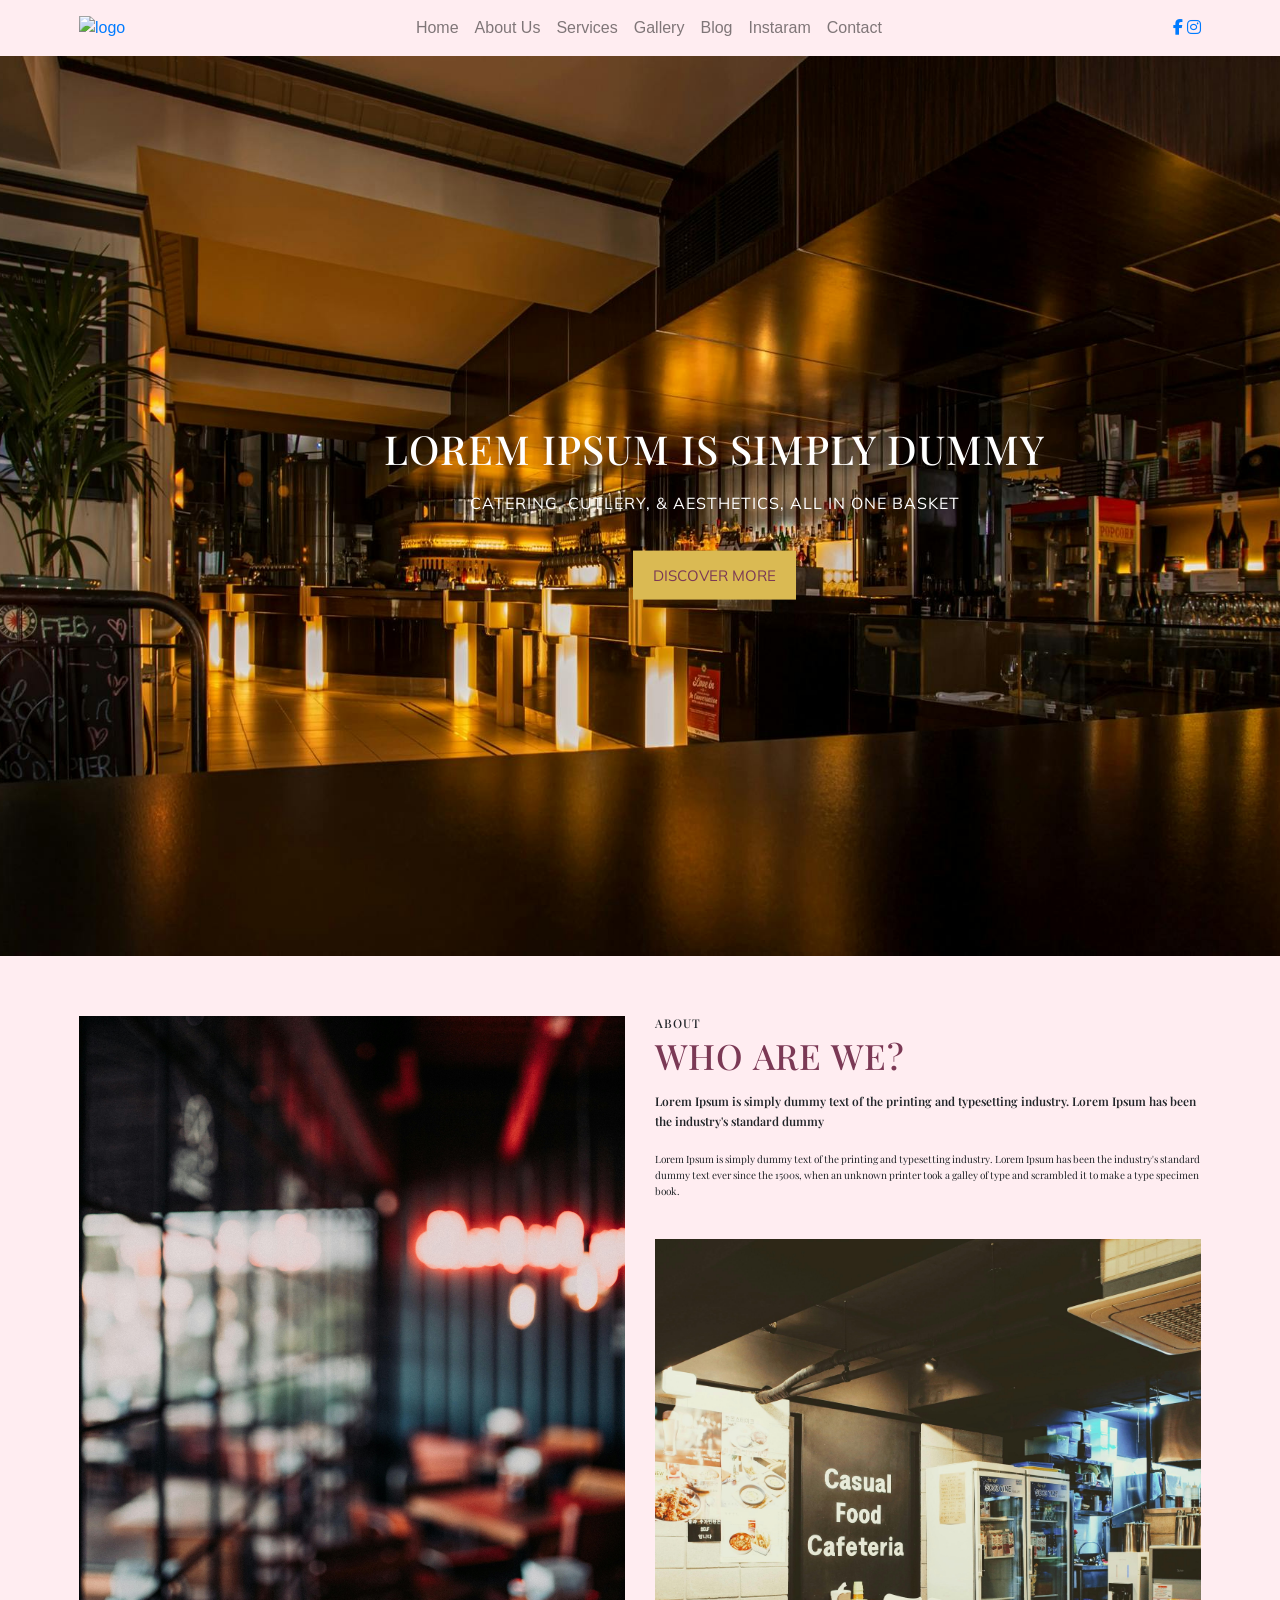
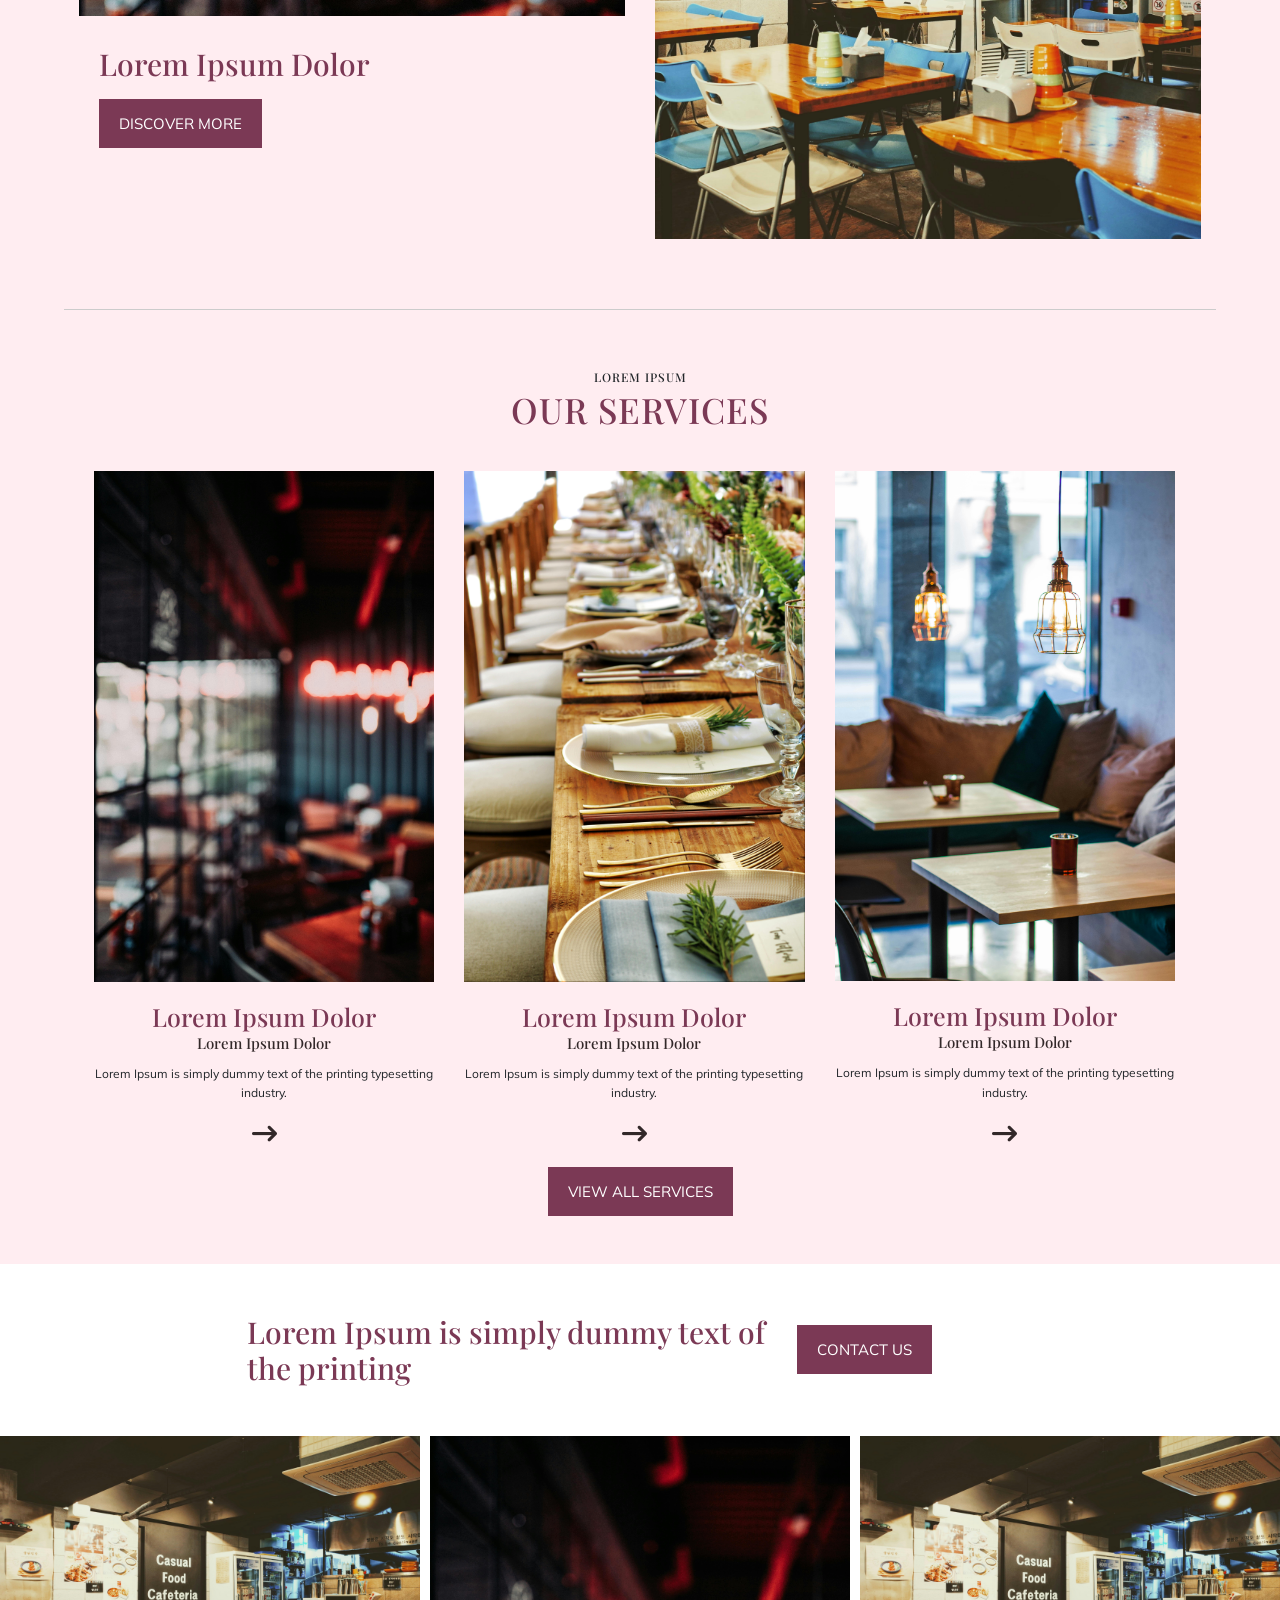
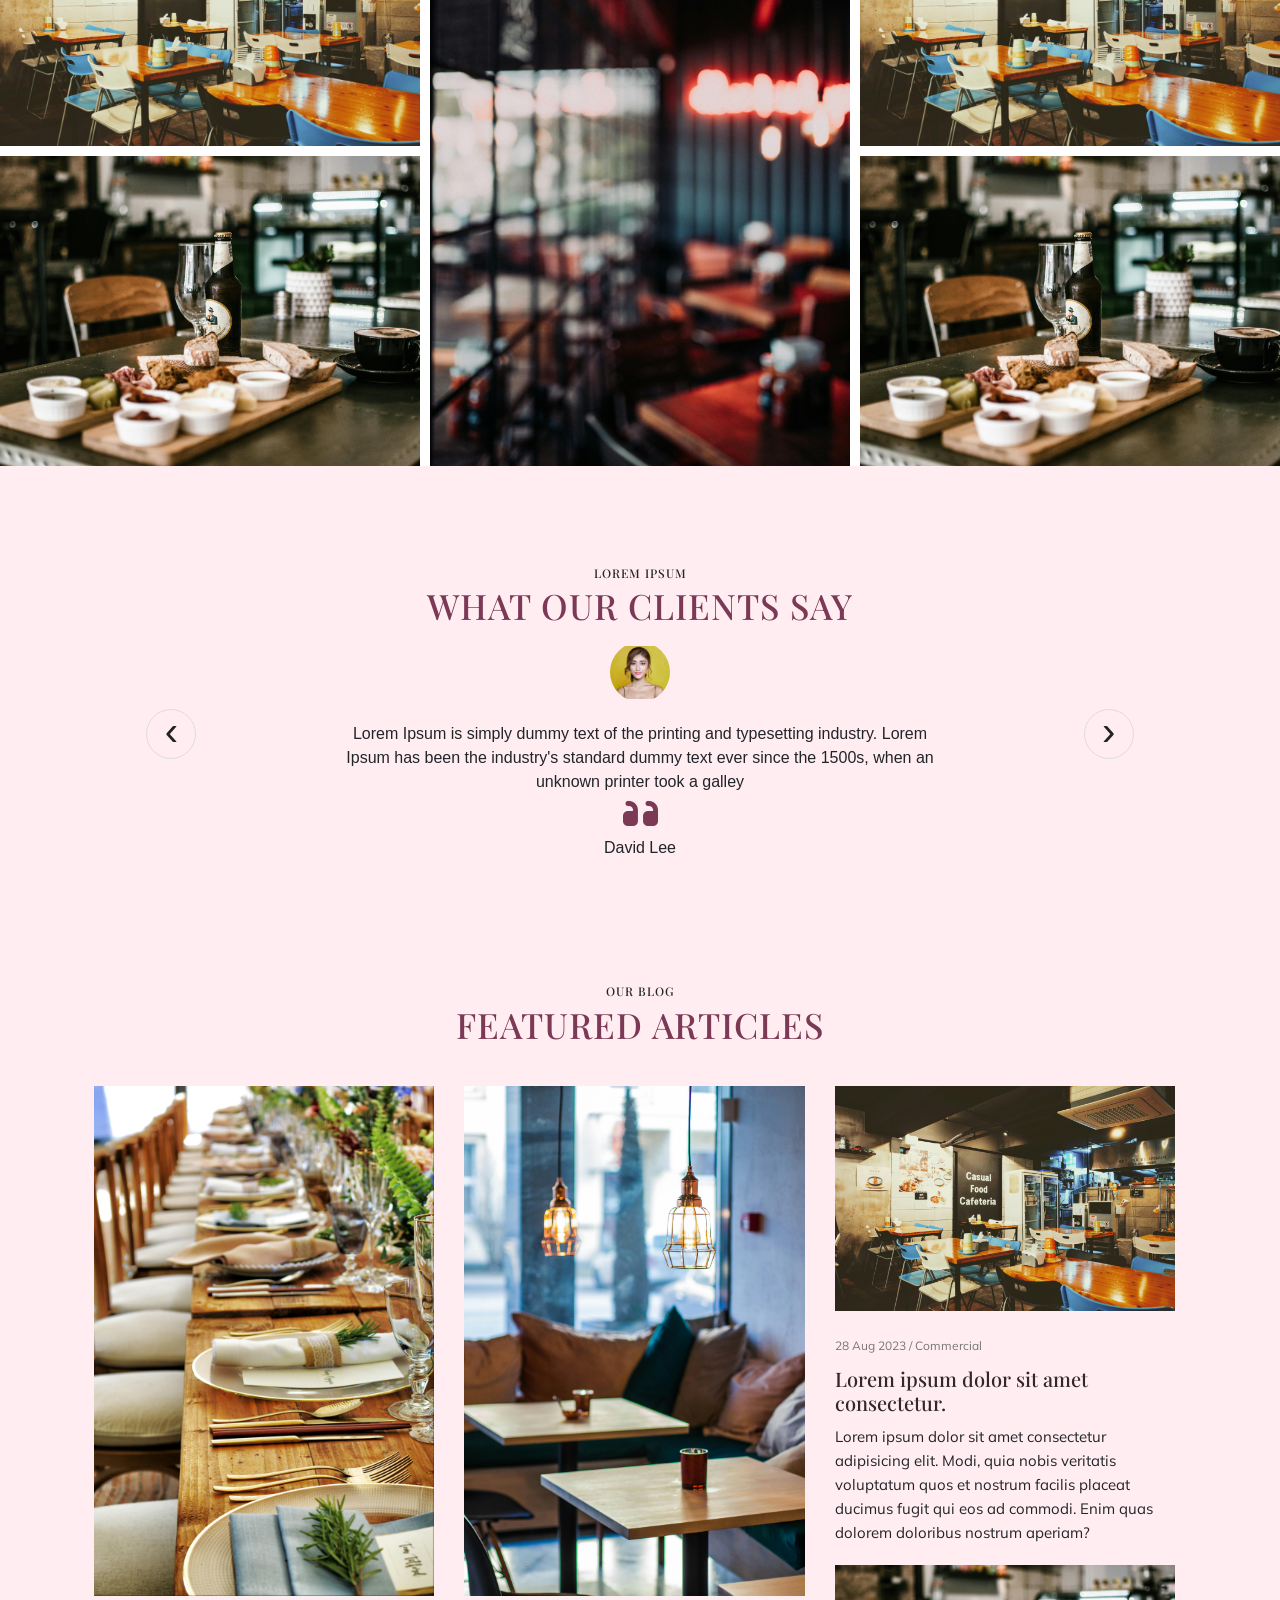
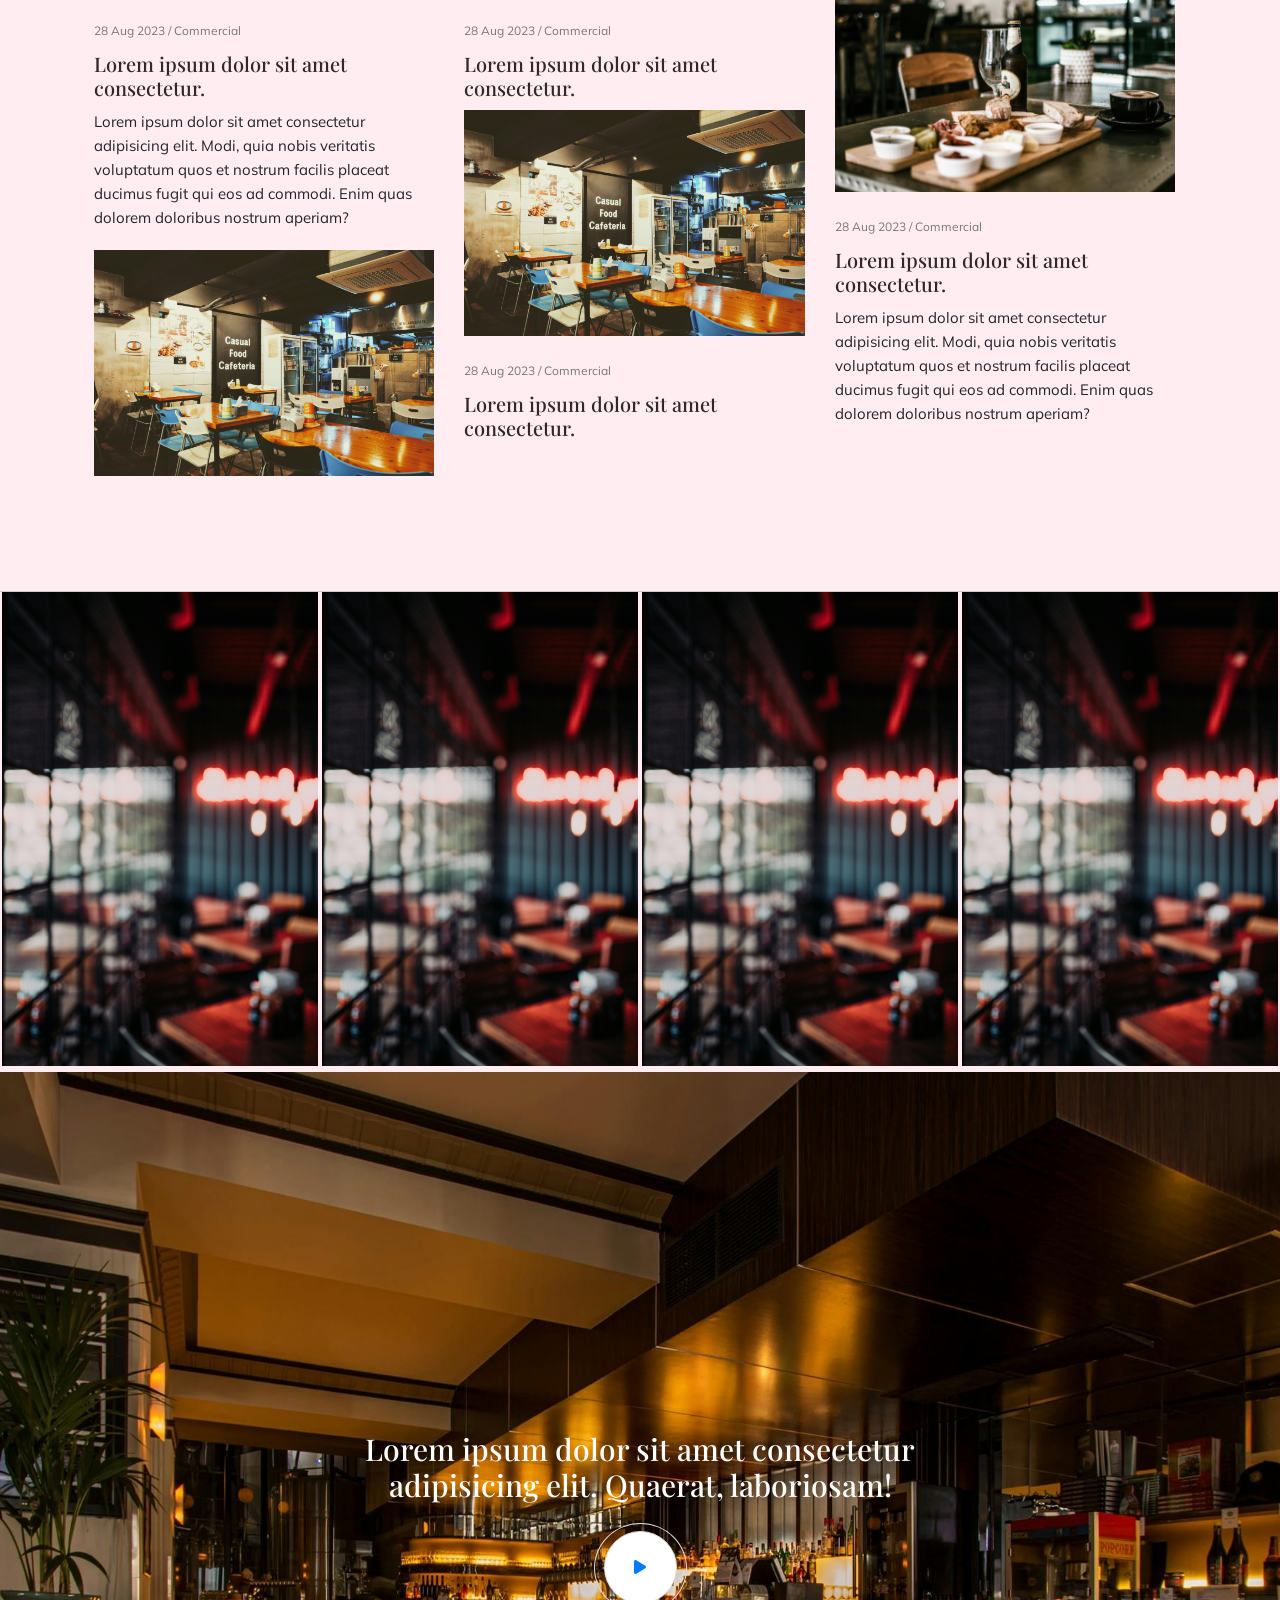
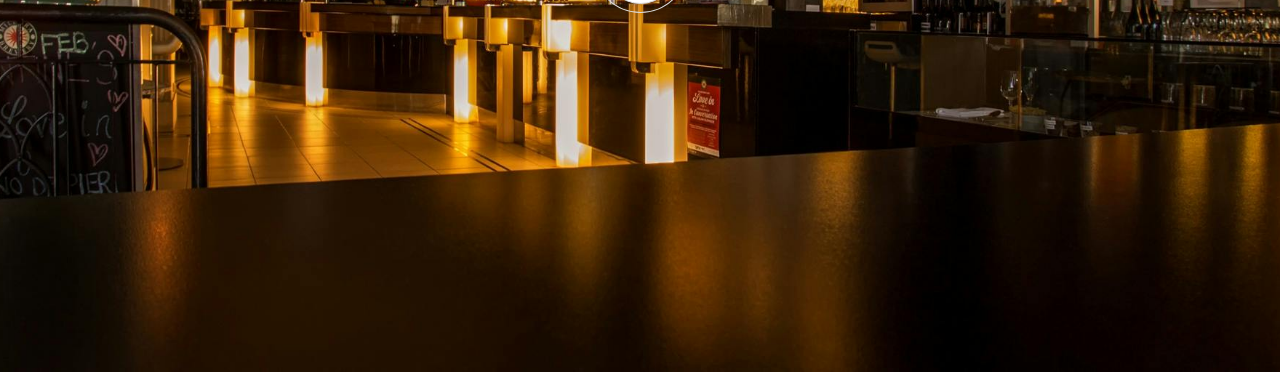
==== index.html @ 9d2f23f0 "change update" ====
<!DOCTYPE html>
<html lang="en">
<head>
    <meta charset="UTF-8">
    <meta name="viewport" content="width=device-width, initial-scale=1.0">
    <title>Restaurant</title>
    <link rel="stylesheet" href="./css\animate.css">
    <link rel="stylesheet" href="./css/owl.carousel.min.css">
    <link rel="stylesheet" href="./css/bootstrap.min.css">
    <link rel="stylesheet" href="./css/style.css">
    <link rel="preconnect" href="https://fonts.googleapis.com">
<link rel="preconnect" href="https://fonts.gstatic.com" crossorigin>
<link href="https://fonts.googleapis.com/css2?family=Playfair+Display:ital,wght@0,400..900;1,400..900&display=swap" rel="stylesheet">
<link href="https://fonts.googleapis.com/css2?family=Mulish:ital,wght@0,200..1000;1,200..1000&display=swap" rel="stylesheet">
    <link rel="stylesheet" href="https://cdnjs.cloudflare.com/ajax/libs/font-awesome/6.6.0/css/all.min.css" integrity="sha512-Kc323vGBEqzTmouAECnVceyQqyqdsSiqLQISBL29aUW4U/M7pSPA/gEUZQqv1cwx4OnYxTxve5UMg5GT6L4JJg==" crossorigin="anonymous" referrerpolicy="no-referrer" />
    <script type="text/javascript" src="../js/jquery.min.js"></script>
	<script type="text/javascript" src="../js/bootstrap.min.js"></script>
	<script type="text/javascript" src="../js/owl.carousel.js"></script>
</head>
<body>
   <div class="main-header">
   
    <div class="container">
        <div class="second-header">
            <div class="header-logo">
                <a href="index.html"><img src="./images/Logo.png" alt="logo"></a>
            </div>
                <nav class="navbar navbar-expand-lg navbar-light">
                    
                        <!-- Toggler/collapsing button -->
                        <button class="navbar-toggler" type="button" data-toggle="collapse" data-target="#navbarNav" aria-controls="navbarNav" aria-expanded="false" aria-label="Toggle navigation">
                            <span class="navbar-toggler-icon"></span>
                        </button>
                        
                        <!-- Navbar Links -->
                        <div class="collapse navbar-collapse" id="navbarNav">
                            <ul class="navbar-nav mr-auto">
                                <li class="nav-item">
                                    <a class="nav-link" href="#">Home</a>
                                </li>
                                <li class="nav-item">
                                    <a class="nav-link" href="#">About Us</a>
                                </li>
                                <li class="nav-item">
                                    <a class="nav-link" href="#">Services</a>
                                </li>
                                <li class="nav-item">
                                    <a class="nav-link" href="#">Gallery</a>
                                </li>
                                <li class="nav-item">
                                    <a class="nav-link" href="store.html">Blog</a>
                                </li>
                                <li class="nav-item">
                                    <a class="nav-link" href="store.html">Instaram</a>
                                </li>
                                <li class="nav-item">
                                    <a class="nav-link" href="store.html">Contact</a>
                                </li>

                            </ul>
                
                           
                        
                    </div>
                </nav>
               
               
          <div class="header-links">
            <a href="#"><i class="fa-brands fa-facebook-f"></i></a>
            <a href="#"><i class="fa-brands fa-instagram"></i></a>
          </div>
        </div>
    </div>
   </div>
   
<!-- banner section -->
 <div class="hero-banner-section">
    <div class="container-full">
       <div class="banner-image">
        <img src="./images/banner.jpg" alt="banner">
       </div>
            <div class="bannner-content-col">
                <div class="banner-content">
                    <h1>Lorem Ipsum is simply dummy</h1>
                    <p>Catering, Cutlery, & Aesthetics, All in one basket</p>
                    <div class="banner-btn">
                        <a class="btn-text" href="#">Discover More</a>
                   </div>
                   
                </div>
            </div>
    </div>
 </div>

<!-- who we are -->
<div class="who-we-are-section">
    <div class="container" >
        <div class="row row-padding">
            <div class="col-md-6">
                <div class="who-we-left-content">
                    <div class="content-image">
                        <img src="./images/1.jpg" alt="">
                    </div>
                    <div class="left-content">
                        <h2>Lorem Ipsum Dolor</h2>
                        <div class="all_button">
                            <a href="#">Discover More</a>
                        </div>
                    </div>
                </div>
            </div>
            <div class="col-md-6">
                <div class="who-we-right-content">
                   
                    <div class="right-content">
                       <div class="all-common-heading">
                        <h4>About</h4>
                        <h3>Who are we?</h3>
                        <p>Lorem Ipsum is simply dummy text of the printing and typesetting industry. Lorem Ipsum has been the industry's standard dummy</p>
                       </div>
                      <div class="right-para-content">
                        <p>Lorem Ipsum is simply dummy text of the printing and typesetting industry. Lorem Ipsum has been the industry's standard dummy text ever since the 1500s, when an unknown printer took a galley of type and scrambled it to make a type specimen book. </p>
                      </div>
                    </div>
                    <div class="content-image">
                        <img src="./images/service.jpg" alt="">
                    </div>
                </div>
            </div>
        </div>
    </div>
</div>

<!-- Our Services -->
<div class="our_services_section">
    <div class="container">
        <div class="all-common-heading">
            <h4>Lorem Ipsum</h4>
            <h3>Our Services</h3>
           
           </div>
        <div class="services-row">
            <div class="services-col">
                <div class="service-content">
                    <div class="service-image">
                        <img src="./images/1.jpg" alt="">
                    </div>
                    <div class="service-image-content">
                        <h3>Lorem Ipsum Dolor</h3>
                        <h5>Lorem Ipsum Dolor</h5>
                       
                    </div>
                    <div class="serv-content-para">
                        <p>Lorem Ipsum is simply dummy text of the printing typesetting industry. </p>
                    </div>
                    <div class="arrow-btn">
                        <a href="#"><i class="fa-solid fa-arrow-right-long"></i></a>
                    </div>
                </div>
            </div>
            <div class="services-col">
                <div class="service-content">
                    <div class="service-image">
                        <img src="./images/2.jpg" alt="">
                    </div>
                    <div class="service-image-content">
                        <h3>Lorem Ipsum Dolor</h3>
                        <h5>Lorem Ipsum Dolor</h5>
                       
                    </div>
                    <div class="serv-content-para">
                        <p>Lorem Ipsum is simply dummy text of the printing typesetting industry. </p>
                    </div>
                    <div class="arrow-btn">
                        <a href="#"><i class="fa-solid fa-arrow-right-long"></i></a>
                    </div>
                </div>
            </div>
            <div class="services-col">
                <div class="service-content">
                    <div class="service-image">
                        <img src="./images/3.jpg" alt="">
                    </div>
                    <div class="service-image-content">
                        <h3>Lorem Ipsum Dolor</h3>
                        <h5>Lorem Ipsum Dolor</h5>
                       
                    </div>
                    <div class="serv-content-para">
                        <p>Lorem Ipsum is simply dummy text of the printing typesetting industry. </p>
                    </div>
                    <div class="arrow-btn">
                        <a href="#"><i class="fa-solid fa-arrow-right-long"></i></a>
                    </div>
                </div>
            </div>
        </div>
        <div class="all_button">
            <a href="#">View All Services</a>
        </div>
    </div>
</div>

<!-- contact us button section -->
 <div class="contact-us-btn-section">
    <div class="container">
       <div class="btn-text-row">
        <div class="btn-content">
            <div class="text-content-para">
                <h3>Lorem Ipsum is simply dummy text of the printing </h3>
            </div>
            <div class="all_button">
                <a href="#">Contact Us</a>
            </div>
        </div>
       </div>
      
    </div>
     <!-- image section -->
     <div class="grid-container">
        <div class="colmn double-image">
          <img src="./images/service.jpg" alt="image">
          <img src="./images/service2.jpg" alt="image">
        </div>
      
        <div>
          <img class="single-image" src="./images/1.jpg" alt="image">
        </div>
 
        <div class="colmn double-image">
            <img src="./images/service.jpg" alt="image">
            <img src="./images/service2.jpg" alt="image">
        </div>
      </div>
 </div>


<!-- Testimonial section -->
<div class="testimonial-section">
    <div class="container">
        <div id="client_slider" class="owl-carousel owl-loaded owl-drag">
            <div class="testimonial-row">
                <div class="testimonial-content">
                        <div class="all-common-heading">
                            <h4>Lorem Ipsum</h4>
                            <h3>What our clients say</h3>
                        </div>
                        <div class="client-profile-image">
                            <img src="./images/profile.jpg" alt="">
                        </div>
                        <div class="client-quate">
                            <p>Lorem Ipsum is simply dummy text of the printing and typesetting industry. Lorem Ipsum has been the industry's standard dummy text ever since the 1500s, when an unknown printer took a galley</p>
                        </div>
                        <div class="quote">
                            <p><i class="fa-solid fa-quote-left fa-flip-horizontal"></i></p>
                        </div>
                        <div class="client-name">
                            <p>David Lee</p>
                        </div>
                 </div>
            </div>
            <div class="testimonial-row">
                <div class="testimonial-content">
                        <div class="all-common-heading">
                            <h4>Lorem Ipsum</h4>
                            <h3>What our clients say</h3>
                        </div>
                        <div class="client-profile-image">
                            <img src="./images/profile.jpg" alt="">
                        </div>
                        <div class="client-quate">
                            <p>Lorem Ipsum is simply dummy text of the printing and typesetting industry. Lorem Ipsum has been the industry's standard dummy text ever since the 1500s, when an unknown printer took a galley</p>
                        </div>
                        <div class="quote">
                            <p><i class="fa-solid fa-quote-left fa-flip-horizontal"></i></p>
                        </div>
                        <div class="client-name">
                            <p>David Lee</p>
                        </div>
                 </div>
            </div>
            <div class="testimonial-row">
                <div class="testimonial-content">
                        <div class="all-common-heading">
                            <h4>Lorem Ipsum</h4>
                            <h3>What our clients say</h3>
                        </div>
                        <div class="client-profile-image">
                            <img src="./images/profile.jpg" alt="">
                        </div>
                        <div class="client-quate">
                            <p>Lorem Ipsum is simply dummy text of the printing and typesetting industry. Lorem Ipsum has been the industry's standard dummy text ever since the 1500s, when an unknown printer took a galley</p>
                        </div>
                        <div class="quote">
                            <p><i class="fa-solid fa-quote-left fa-flip-horizontal"></i></p>
                        </div>
                        <div class="client-name">
                            <p>David Lee</p>
                        </div>
                 </div>
            </div>
        </div>
    </div>
</div>

<!-- Our Blog Section -->
<div class="our-blog-section row-padding">
    <div class="container">
        <div class="all-common-heading">
            <h4>Our blog</h4>
            <h3>Featured Articles</h3>
        </div>
        <div class="blog-row">
            <div class="blog-col">
                <div class="blog-content">
                    <div class="blog-image">
                        <img src="./images/2.jpg" alt="image">
                    </div>
                    <div class="blog-date">
                        <p>28 Aug 2023 / Commercial</p>
                    </div>
                    <div class="blog-title">
                        <h4>Lorem ipsum dolor sit amet consectetur.</h4>
                    </div>
                    <div class="blog-desc">
                        <p>Lorem ipsum dolor sit amet consectetur adipisicing elit. Modi, quia nobis veritatis voluptatum quos et nostrum facilis placeat ducimus fugit qui eos ad commodi. Enim quas dolorem doloribus nostrum aperiam?</p>
                    </div>
                    <div class="blog-image">
                        <img src="./images/service.jpg" alt="image">
                    </div>
                </div>
            </div>

            <div class="blog-col">
                <div class="blog-content">
                    <div class="blog-image">
                        <img src="./images/3.jpg" alt="image">
                    </div>
                    <div class="blog-date">
                        <p>28 Aug 2023 / Commercial</p>
                    </div>
                    <div class="blog-title">
                        <h4>Lorem ipsum dolor sit amet consectetur.</h4>
                    </div>
                   
                    <div class="blog-image">
                        <img src="./images/service.jpg" alt="image">
                    </div>
                    <div class="blog-date">
                        <p>28 Aug 2023 / Commercial</p>
                    </div>
                    <div class="blog-title">
                        <h4>Lorem ipsum dolor sit amet consectetur.</h4>
                    </div>
                </div>
            </div>

            <div class="blog-col">
                <div class="blog-content">
                    <div class="blog-image">
                        <img src="./images/service.jpg" alt="image">
                    </div>
                    <div class="blog-date">
                        <p>28 Aug 2023 / Commercial</p>
                    </div>
                    <div class="blog-title">
                        <h4>Lorem ipsum dolor sit amet consectetur.</h4>
                    </div>
                    <div class="blog-desc">
                        <p>Lorem ipsum dolor sit amet consectetur adipisicing elit. Modi, quia nobis veritatis voluptatum quos et nostrum facilis placeat ducimus fugit qui eos ad commodi. Enim quas dolorem doloribus nostrum aperiam?</p>
                    </div>
                    <div class="blog-image">
                        <img src="./images/service2.jpg" alt="image">
                    </div>
                    <div class="blog-date">
                        <p>28 Aug 2023 / Commercial</p>
                    </div>
                    <div class="blog-title">
                        <h4>Lorem ipsum dolor sit amet consectetur.</h4>
                    </div>
                    <div class="blog-desc">
                        <p>Lorem ipsum dolor sit amet consectetur adipisicing elit. Modi, quia nobis veritatis voluptatum quos et nostrum facilis placeat ducimus fugit qui eos ad commodi. Enim quas dolorem doloribus nostrum aperiam?</p>
                    </div>
                </div>
            </div>

        </div>
    </div>
</div>


<!-- card-section -->
 <div class="card-section">
    <div class="container-full">
        <div class="card-row">
            <div class="card-col">
                <div class="card-content">
                    <div class="card-image">
                        <img src="./images/1.jpg" alt="image">
                    </div>
                </div> 
            </div> 
            <div class="card-col">
                <div class="card-content">
                    <div class="card-image">
                        <img src="./images/1.jpg" alt="image">
                    </div>
                </div> 
            </div> 
            <div class="card-col">
                <div class="card-content">
                    <div class="card-image">
                        <img src="./images/1.jpg" alt="image">
                    </div>
                </div> 
            </div> 
            <div class="card-col">
                <div class="card-content">
                    <div class="card-image">
                        <img src="./images/1.jpg" alt="image">
                    </div>
                </div> 
            </div> 
        </div>
    </div>
 </div>

<!-- Video-section   -->
<div class="video-section">
    <div class="container-full">
        <div class="video-image">
            <img src="./images/banner.jpg" alt="image">
        </div>
        <div class="video-content">
           <div class="video-title">
            <h3>Lorem ipsum dolor sit amet consectetur adipisicing elit. Quaerat, laboriosam!</h3>
           </div>
            <div class="video-btn">
               <a href="#">
                <div class="play-border" id="play-video-btn">
                    <div class="play-btn">
                        <a href=""><i class="fa-solid fa-play"></i></a>
                       </div>
                   </div>
               </a>
            </div>
            <div id="video-popup" style="display: none; position: fixed; top: -200px; left: 0px; width: auto; height: 100vh; background: rgba(0, 0, 0, 0.85); z-index: 9999; justify-content: center; align-items: center; transition: opacity 0.3s; opacity: 1;">
                <div style="position: relative; width: 90%; max-width: 800px;">
                  <!-- ❌ Close Button -->
                  <span id="close-popup" style="position:absolute;
                  top: 17px;
                  right: 12px;
                  font-size: 40px;
                  color: white;
                  cursor: pointer;
                  z-index:9999;
                  ">×</span>
              
                  <!-- 📼 Video Element -->
                  <video id="custom-video" width="100%" controls="" style="border-radius: 10px;" class="appl1-hdvd-xx">
                    <source src="./images/POP-Video.mp4" type="video/mp4">
                    Your browser does not support the video tag.
                  </video>
                </div>
              </div>
        </div>
    </div>









<!-- Service slider js code -->
<script>
    $('#client_slider').owlCarousel({
      items: 1,
      loop: true,
      margin: 0,
      autoplay: true,
      autoplaySpeed: 3500,
      dots: true,
      nav: true,
      animateOut: 'slideOutRight',
    animateIn: 'slideInRight',
      responsiveClass: true,
      responsive: {
        320: {
          items: 1
       
        },
        480: {
          items: 1
         
        },
        768: {
          items: 1
        },
        992: {
          items: 1
        },
        1200: {
          items: 1
        }
      }
    });
  
  </script>


<script type="text/javascript">
    document.addEventListener('DOMContentLoaded', function () {
      const playBtn = document.getElementById('play-video-btn');
      const popup = document.getElementById('video-popup');
      const closeBtn = document.getElementById('close-popup');
      const video = document.getElementById('custom-video');
  
      playBtn.addEventListener('click', function () {
        popup.style.display = 'flex';
        setTimeout(() => popup.style.opacity = '1', 10);
        video.currentTime = 0;
        video.play();
      });
  
      closeBtn.addEventListener('click', function () {
        popup.style.opacity = '0';
        setTimeout(() => {
          popup.style.display = 'none';
          video.pause();
        }, 300);
      });
    });</script>
</body>
</html>
---- css/style.css ----
*{
    margin: 0;
    padding: 0;
    box-sizing: border-box;
}
h1, h2, h3, h4, h5, h6,p, span, ul, li {
    margin: 0;
    padding: 0;
}
html {
    background-color: #FFEDF1;
}
body {
    background-color: #FFEDF1;
}
/* :root {
    --primary-font: "Playfair Display", serif;
    --secondary-font: "Mulish", sans-serif;
    --primary-color:#322829;  
    --secondary-color:#DACBCE;
    --title-color:#7B3955;
    --btn-color:#FFD9F2;
    --background-color:#FFEDF1;
} */
li {
    list-style: none;
}
.container{
    max-width:1600px;
    width:100%;
    margin: 0 auto;
}
.container-full {position: relative;}
.second-header {
    display: flex;
    align-items: center;
    justify-content: space-between;
}
.banner-btn a {
    background-color: #DABA53;
    padding: 15px 20px;
    color:#7B3955;
    font-family:"Mulish", sans-serif;
    cursor: pointer;
    font-size: 15px;
    text-transform: uppercase;
    text-decoration: none;
    transition: ease 0.4s;
}
.banner-btn a:hover {
    background-color: #7B3955;
    color: #fff;
    cursor: pointer;
    transition: ease 0.4s;
}
.banner-image img {
    width: 100%;
    object-fit: cover;
    height: 100vh;
}
.banner-content {
    text-align: center;
}
.bannner-content-col {
    position: absolute;
    top: 50%;
    transform: translateY(-50%);
    left: 30%;
}
.banner-content h1 {
    font-size: 40px;
    font-family: "Playfair Display", serif;
    color: #fff;
    text-transform: uppercase;
    line-height: 1.2em;
    margin-bottom: 20px;
    letter-spacing: 1px;
}
.banner-content p {
    font-size: 16px;
    font-family:"Mulish", sans-serif;
    color: #fff;
    text-transform: uppercase;
    line-height: 1.3em;
    margin-bottom: 20px;
    letter-spacing: 1px;
}
.banner-content .banner-btn {
    margin-top: 50px;
}

/* Who we are */
.who-we-are-section {
    padding: 60px 0 0;

}
.row-padding {
    padding: 0px 0 60px;
    border-bottom: 1px solid #ccc;
}
.content-image img {
    width: 100%;
    object-fit: cover;
    height:600px;
    margin-bottom: 10px;
}
.left-content {
    padding: 20px;
}
.all_button a {
    background-color: #7B3955;
    padding: 15px 20px;
    color:#fff;
    font-family:"Mulish", sans-serif;
    cursor: pointer;
    font-size: 15px;
    text-transform: uppercase;
    text-decoration: none;
    transition: ease 0.4s;
}
.all_button a:hover{
    background-color: #322829;
    color: #fff;
    cursor: pointer;
    transition: ease 0.4s;  
}
.left-content h2 {
    color: #7B3955;
    font-family: "Playfair Display", serif;
    font-size: 30px;
    line-height: 1.2;
    margin-bottom: 30px;
}
.all-common-heading h4 {
    font-size: 12px;
    font-family: "Playfair Display", serif;
    margin-bottom: 5px;
    text-transform: uppercase;
    letter-spacing: 1px;
}
.all-common-heading h3 {
    font-size: 35px;
    font-family: "Playfair Display", serif;
    margin-bottom: 15px;
    color:#7B3955;
    text-transform: uppercase;
    letter-spacing: 1px;
    line-height: 1.2em;
}
.all-common-heading p {
    font-size: 12px;
    font-family: "Playfair Display", serif;
    font-weight: 600;
    margin-bottom: 20px;
    line-height: 1.6em;
    
}
.right-para-content p {
    font-size: 10px;
    font-family: "Playfair Display", serif;
    margin-bottom: 40px;
    line-height: 1.6em; 
}

/* Our Services */
.our_services_section {
    padding: 60px 0;
}
.service-image img {
    width: 100%;
    object-fit: cover;
}
.services-row {
    display: flex;
}
.services-col {
    width: calc(33% - 30px);
    margin: 0 15px 30px ;
}
.service-image-content {
    padding: 20px 20px 10px;
    text-align: center;
}
.service-content {
    text-align: center;
}
.serv-content-para p {
    font-size: 12px;
    font-family:"Mulish", sans-serif;
    margin-bottom: 20px;
    line-height: 1.6em;   
}
.service-image-content h3 {
    font-size: 25px;
    font-family: "Playfair Display", serif;
    margin-bottom: 2px;
    color:#7B3955;
    line-height: 1.2em;
}
.service-image-content h5 {
    font-size: 15px;
    font-family: "Playfair Display", serif;
    margin-bottom: 2px;
    color:#322829;
    line-height: 1.2em;
}
.our_services_section .all_button{text-align: center;}
.arrow-btn a i {
    font-size: 25px;
    color:#322829;
    transition: ease 0.5s;
}
.arrow-btn a:hover i{
    padding-left:15px;
    transition: ease 0.5s;
    cursor: pointer;
}
.our_services_section .all-common-heading{
    text-align: center;
    margin-bottom: 40px;
}


/* btn contact us and image section */
.contact-us-btn-section {
    background-color: #fff;
}
.btn-text-row {
    width: 70%;
    margin: 0 auto;
    padding: 50px 0;
}
.text-content-para {
    width: 70%;
    padding-right: 4%;
}
.btn-text-row .all_button{
    width: 30%;
}
.text-content-para h3 {
    color: #7B3955;
    font-family: "Playfair Display", serif;
    font-size: 30px;
    line-height: 1.2;
}
.btn-content {
    display: flex;
    align-items: center;
    justify-content: space-between;
}
.grid-container {
    display: grid;
    grid-template-columns: 1fr 1fr 1fr;
    gap: 10px;
    height: 100%; 
  }

  .colmn {
    display: grid;
    grid-template-rows: 1fr 1fr;
    gap: 10px;
  }

  .single-image {
    height: 100%;
    width: 100%;
    object-fit: cover;
  }

  .double-image img {
    width: 100%;
    height: 100%;
    object-fit: cover;
  }

/* Testimonial section */
.client-profile-image img {
    width:100%;
    max-width: 60px;
    height: 60px;
    object-fit: contain;
    border-radius: 50%;
    margin: 0 auto 20px;
}

.testimonial-section {
    padding: 100px 0;
}
.testimonial-row {
    text-align: center;
    width: 60%;
    padding: 0 40px;
    margin: 0 auto;
}
.quote p i {
    font-size: 40px;
    color: #7B3955;
}
#client_slider .owl-nav .owl-prev {
    color: #222;
    position: absolute;
    height: 50px;
    top: 45%;
    left: 6%;
    border-radius: 50%;
    width: 50px;
    background: var(--background-color);
    border: 1px solid #DCDCDC;
}
#client_slider .owl-nav .owl-next {
    color: #222;
    position: absolute;
    height: 50px;
    top: 45%;
    right: 6%;
    border-radius: 50%;
    width: 50px;
    background: var(--background-color);
    border: 1px solid #DCDCDC;
}
#client_slider .owl-nav .owl-prev span {
    font-size: 40px;
    line-height: 0.7em;
}
#client_slider .owl-nav .owl-next span {
    font-size: 40px;
    line-height: 0.7em;
}

/* our blog section  */
.our-blog-section .all-common-heading {
    text-align: center;
    margin-bottom: 40px;
}
.blog-image img {
    width: 100%;
    object-fit: contain;
    margin-bottom: 25px;
}
.blog-row {
    display: flex;
}
.blog-col {
    width: calc(33% - 30px);
    margin: 0 15px 30px ;
}
 .blog-date p {
    font-size: 12px;
    font-family:"Mulish", sans-serif;
    margin-bottom: 12px;
    line-height: 1.6em;
    color:#777; 
}
.blog-title h4 {
    font-size: 20px;
    font-family: "Playfair Display", serif;
    margin-bottom: 10px;
    color:#322829;
    line-height: 1.2em;
}
.blog-desc p {
    font-size: 15px;
    font-family:"Mulish", sans-serif;
    margin-bottom: 20px;
    line-height: 1.6em; 
}
/* card section  */
.card-row {
    display: flex;
   align-items: center;
}
.card-col {
    width: calc(25% - 4px);
    margin: 0 2px 6px ;
}
.card-image img {
    width: 100%;
    object-fit: cover;
    height: 100%;
}

/* video section   */
.video-image img {
    width: 100%;
    object-fit: cover;
    height: 100vh;
}
.video-image {
    position: relative;
}

.video-content {
    position: absolute;
    top: 50%;
    left: 50%;
    transform: translate(-50%, -50%);
    text-align: center;
}
.video-title h3 {
    font-size: 30px;
    font-family: "Playfair Display", serif;
    margin-bottom: 20px;
    color:#fff;
    line-height: 1.2em;
}
.video-btn .play-btn {
    width: 80px;
    height: 73px;
    border-radius: 50%;
    background: #fff;
    display: flex;
    align-items: center;
    justify-content: center;
    border: 1px solid #DCDCDC;
    padding: 10px;
    cursor: pointer;
}
.video-btn .play-border {
    width: 93px;
    height: 90px;
    border-radius: 50%;
    background: transparent;
    display: flex;
    align-items: center;
    justify-content: center;
    border: 1px solid #DCDCDC;
    padding: 9px;
    cursor: pointer;
}

.video-btn {
    display: flex;
    align-items: center;
    justify-content: center;
}

#play-video-btn {cursor:pointer;}
.video-class {position:relative;}
.container-full {position:relative;}























/* REsponsive css */
@media(min-width:1200px) and (max-width:1440px) {
    .container{
        max-width:90%;
        width:100%;
        margin: 0 auto;
    }
}
@media(max-width:767px) {
    .container {
        max-width: 100%;
        width: 100%;
        margin: 0 auto;
    }
 

}


@media(min-width:768px) and (max-width:991px) {
  

}
@media(min-width:992px) and (max-width:1199px) {
   
    
}
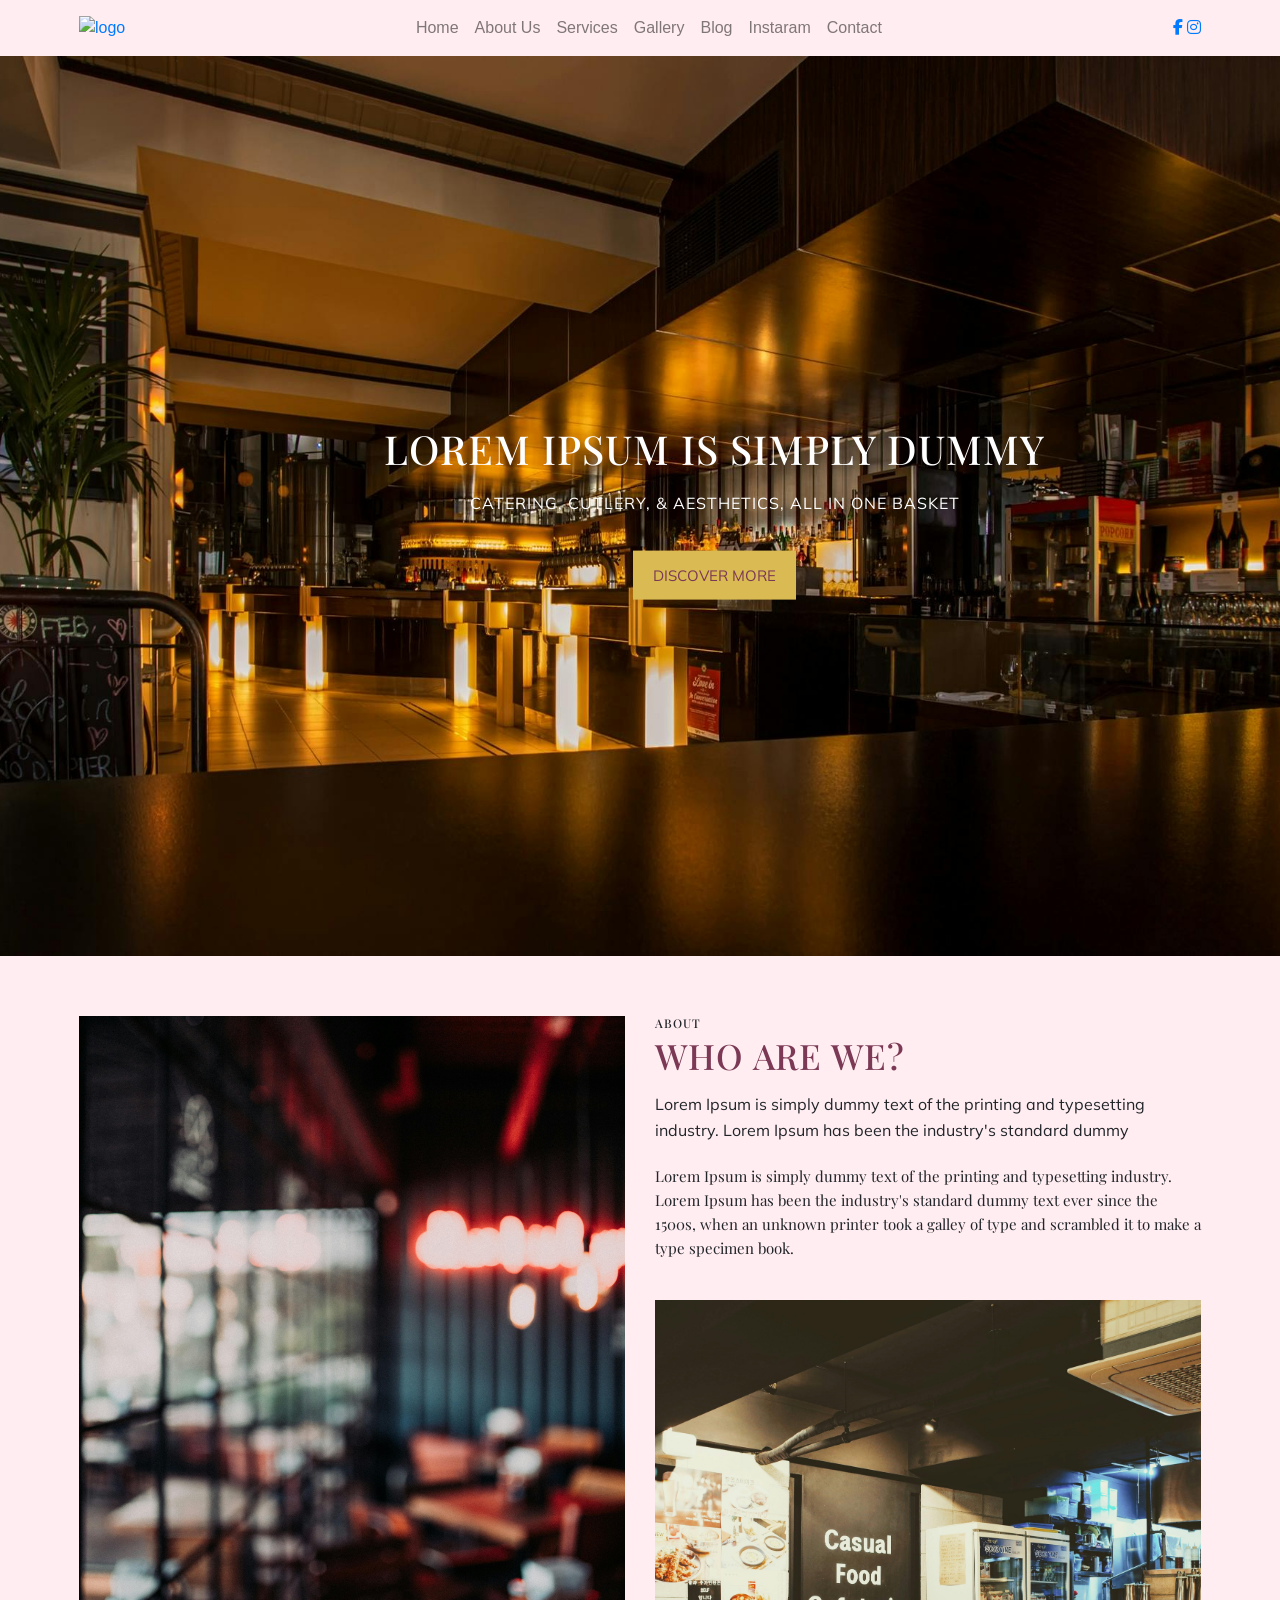
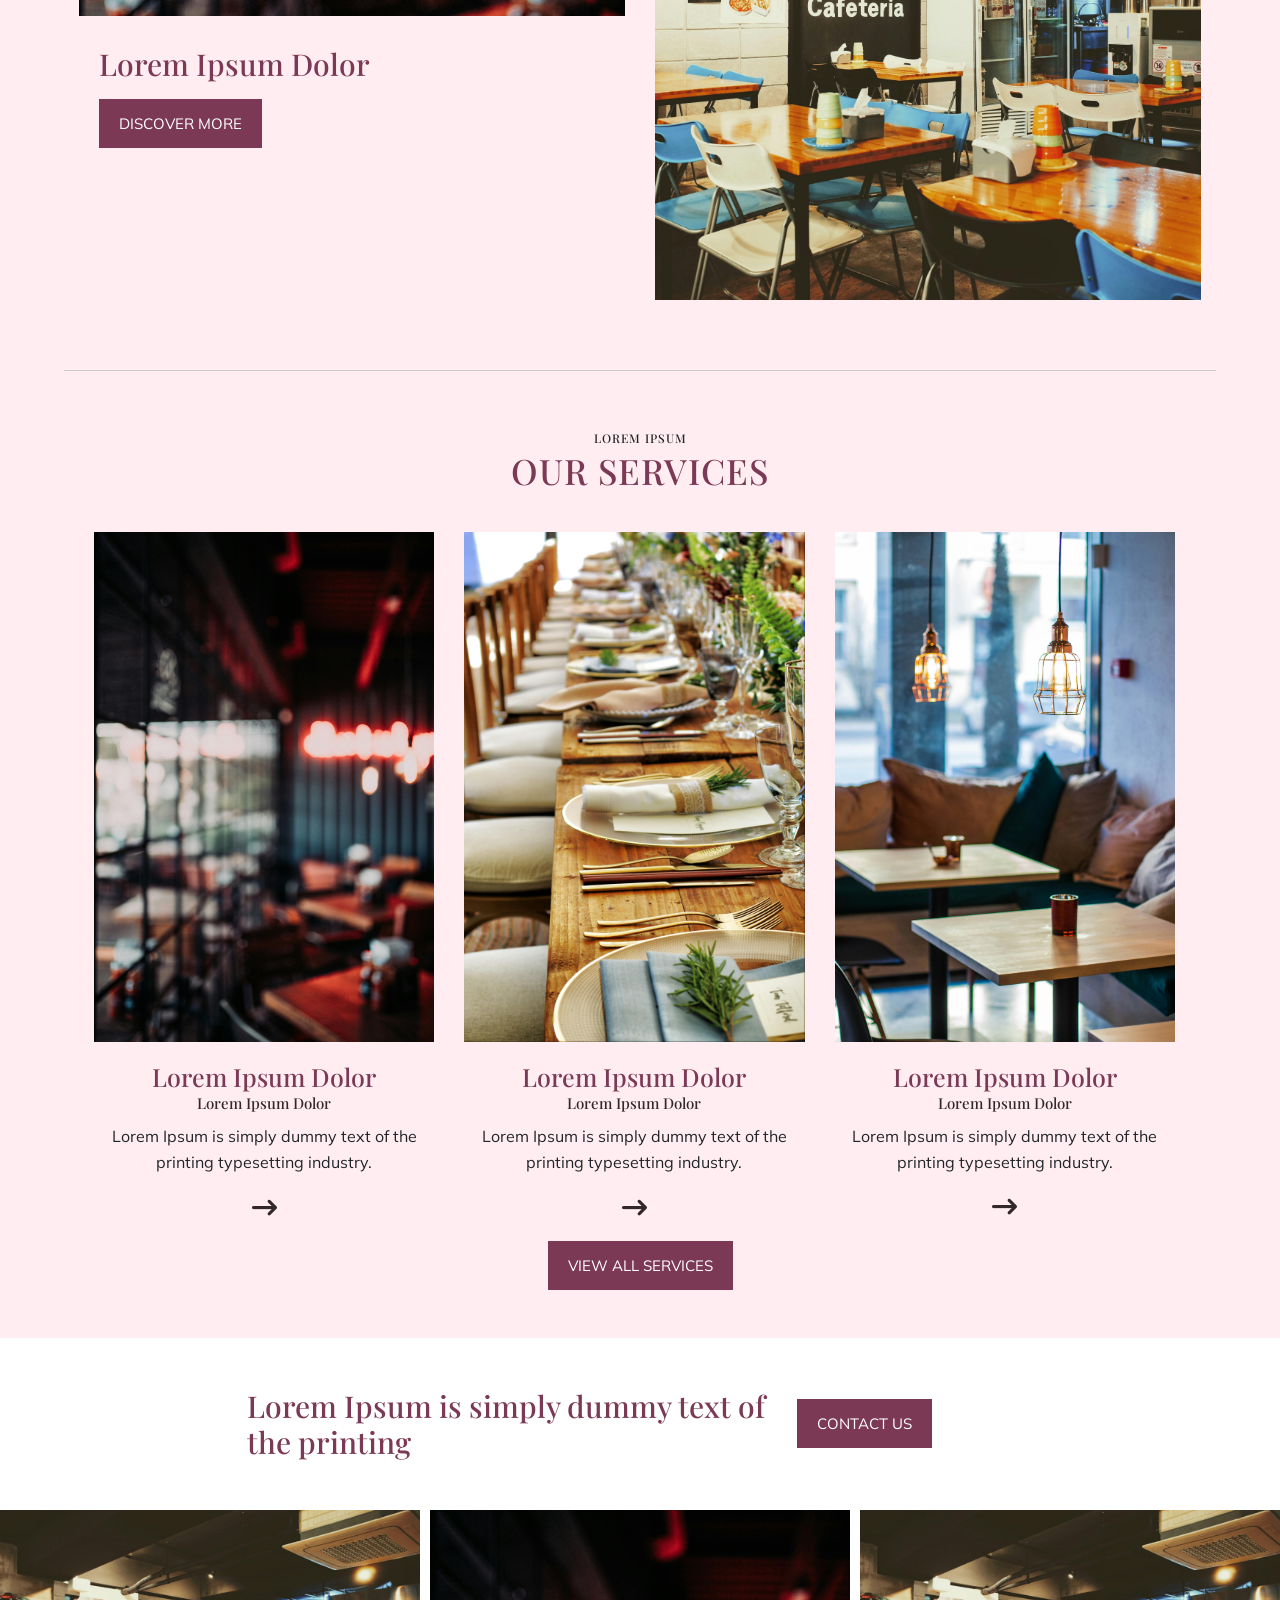
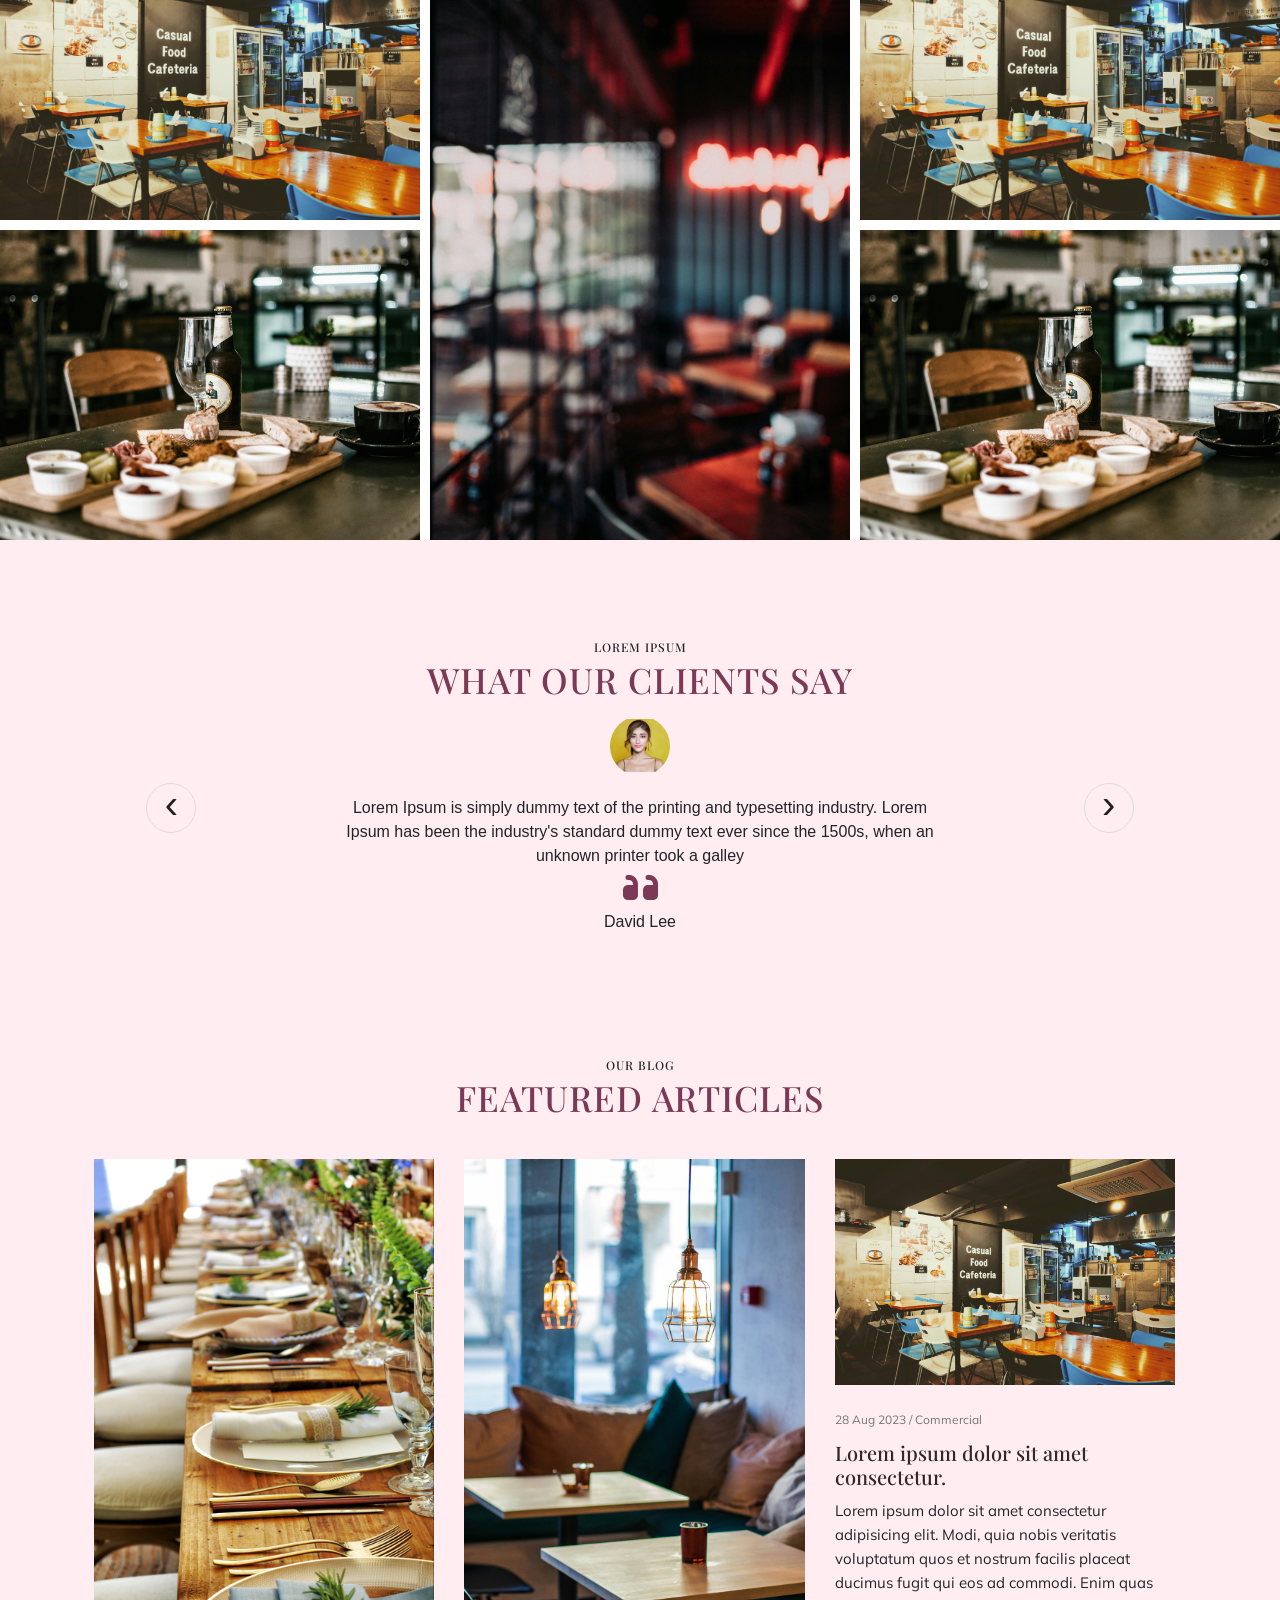
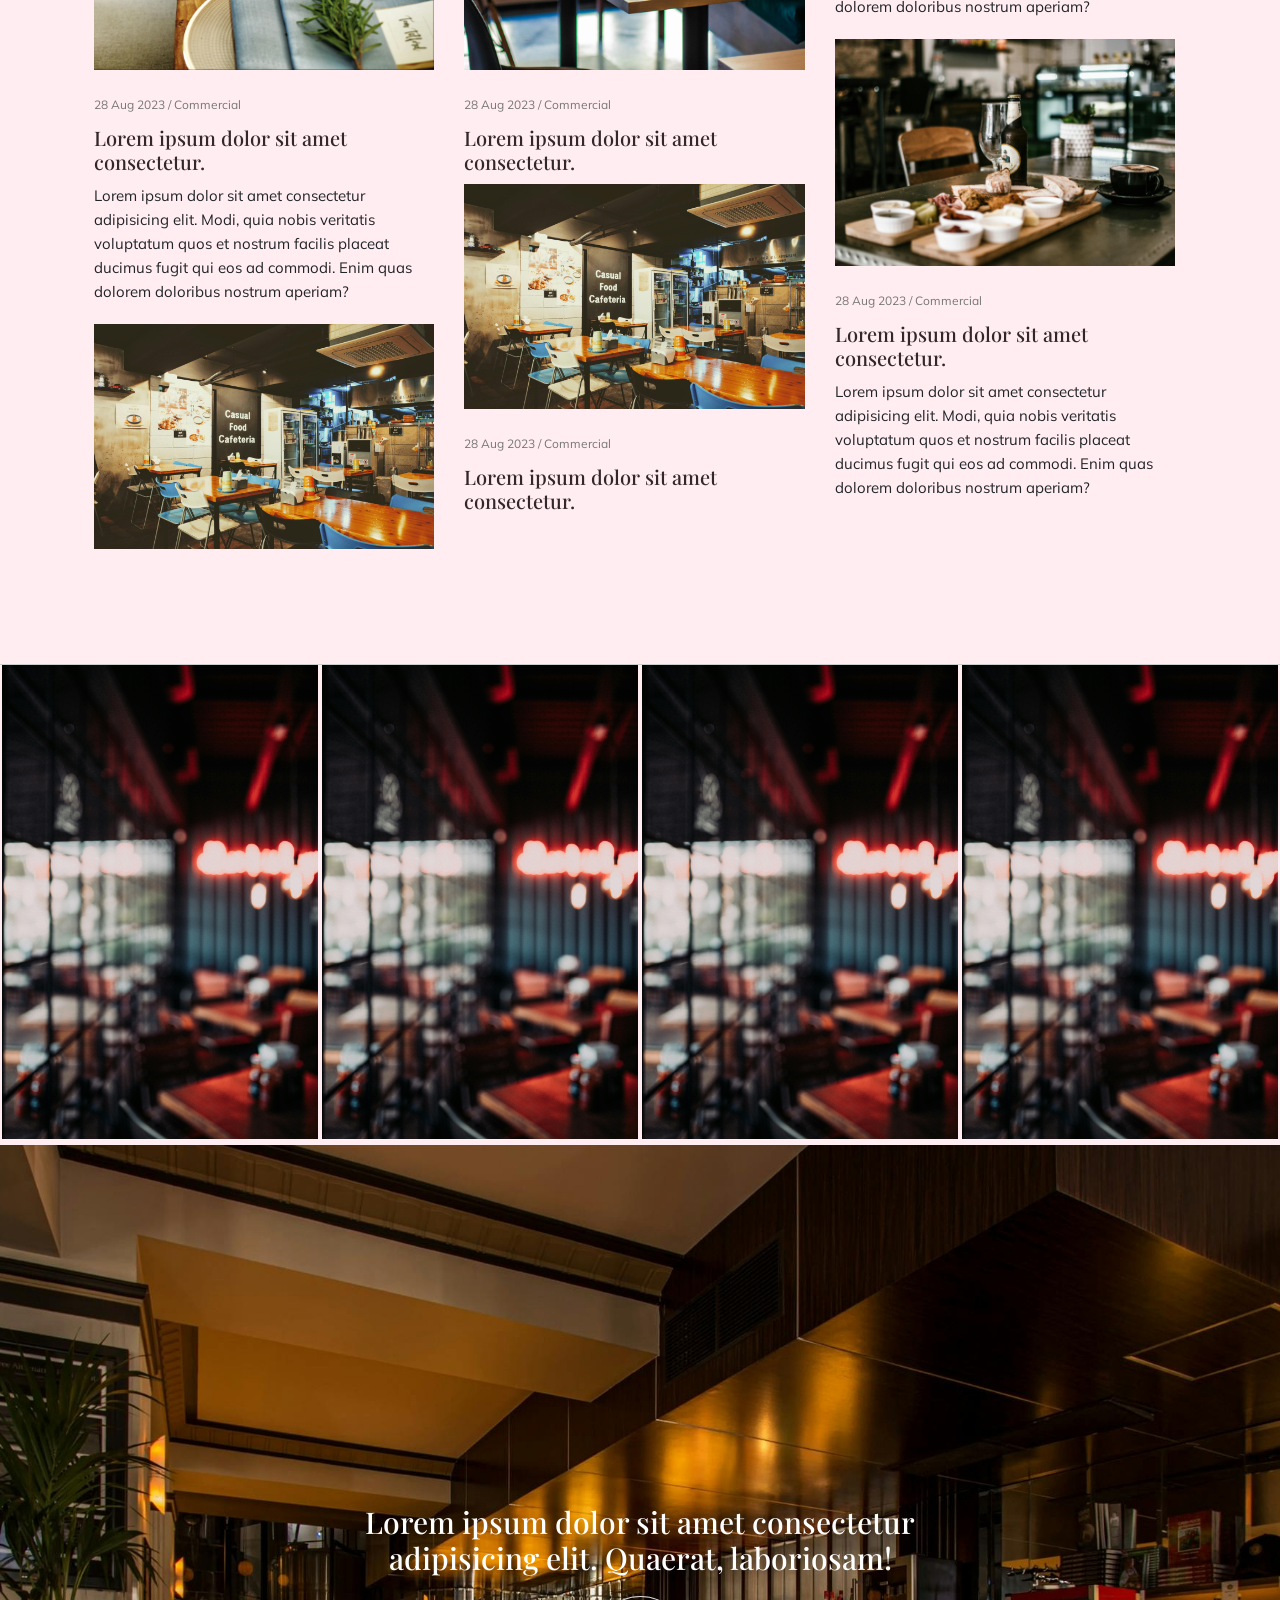
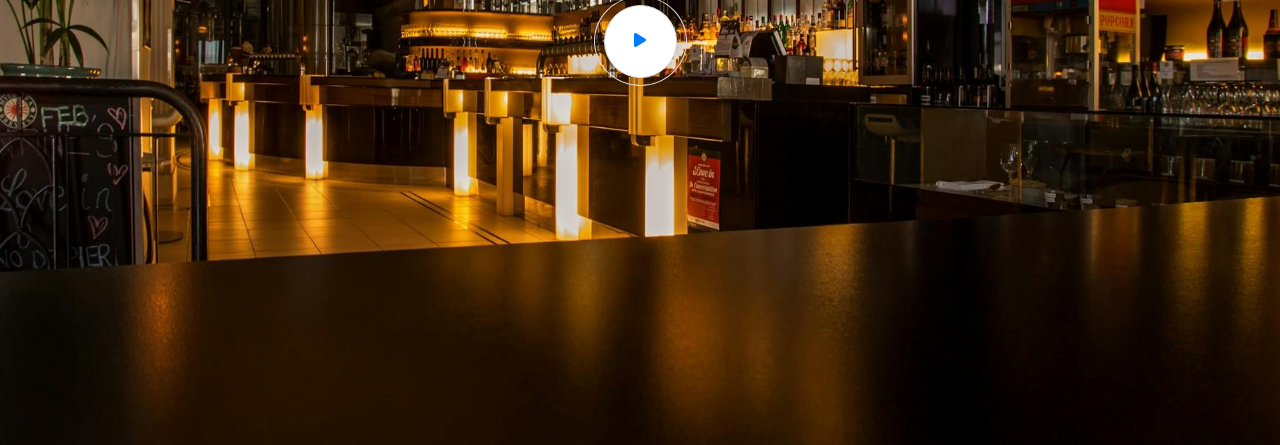
==== commit 1a56788a: "change update" ====
--- a/index.html
+++ b/index.html
@@ -14,9 +14,9 @@
 <link href="https://fonts.googleapis.com/css2?family=Playfair+Display:ital,wght@0,400..900;1,400..900&display=swap" rel="stylesheet">
 <link href="https://fonts.googleapis.com/css2?family=Mulish:ital,wght@0,200..1000;1,200..1000&display=swap" rel="stylesheet">
     <link rel="stylesheet" href="https://cdnjs.cloudflare.com/ajax/libs/font-awesome/6.6.0/css/all.min.css" integrity="sha512-Kc323vGBEqzTmouAECnVceyQqyqdsSiqLQISBL29aUW4U/M7pSPA/gEUZQqv1cwx4OnYxTxve5UMg5GT6L4JJg==" crossorigin="anonymous" referrerpolicy="no-referrer" />
-    <script type="text/javascript" src="../js/jquery.min.js"></script>
-	<script type="text/javascript" src="../js/bootstrap.min.js"></script>
-	<script type="text/javascript" src="../js/owl.carousel.js"></script>
+    <script type="text/javascript" src="./js/jquery.min.js"></script>
+	<script type="text/javascript" src="./js/bootstrap.min.js"></script>
+	<script type="text/javascript" src="./js/owl.carousel.js"></script>
 </head>
 <body>
    <div class="main-header">
@@ -117,6 +117,9 @@
                        <div class="all-common-heading">
                         <h4>About</h4>
                         <h3>Who are we?</h3>
+                     
+                       </div>
+                       <div class="who-para">
                         <p>Lorem Ipsum is simply dummy text of the printing and typesetting industry. Lorem Ipsum has been the industry's standard dummy</p>
                        </div>
                       <div class="right-para-content">
--- a/css/style.css
+++ b/css/style.css
@@ -138,6 +138,12 @@
     text-transform: uppercase;
     letter-spacing: 1px;
 }
+.who-para p {
+    font-size: 16px;
+    font-family:"Mulish", sans-serif;
+    margin-bottom: 20px;
+    line-height: 1.6em; 
+}
 .all-common-heading h3 {
     font-size: 35px;
     font-family: "Playfair Display", serif;
@@ -156,7 +162,7 @@
     
 }
 .right-para-content p {
-    font-size: 10px;
+    font-size: 15px;
     font-family: "Playfair Display", serif;
     margin-bottom: 40px;
     line-height: 1.6em; 
@@ -185,7 +191,7 @@
     text-align: center;
 }
 .serv-content-para p {
-    font-size: 12px;
+    font-size: 16px;
     font-family:"Mulish", sans-serif;
     margin-bottom: 20px;
     line-height: 1.6em;   
@@ -306,6 +312,8 @@
     width: 50px;
     background: var(--background-color);
     border: 1px solid #DCDCDC;
+    z-index: 999;
+    overflow: hidden;
 }
 #client_slider .owl-nav .owl-next {
     color: #222;
@@ -317,6 +325,8 @@
     width: 50px;
     background: var(--background-color);
     border: 1px solid #DCDCDC;
+    z-index: 999;
+    overflow: hidden;
 }
 #client_slider .owl-nav .owl-prev span {
     font-size: 40px;
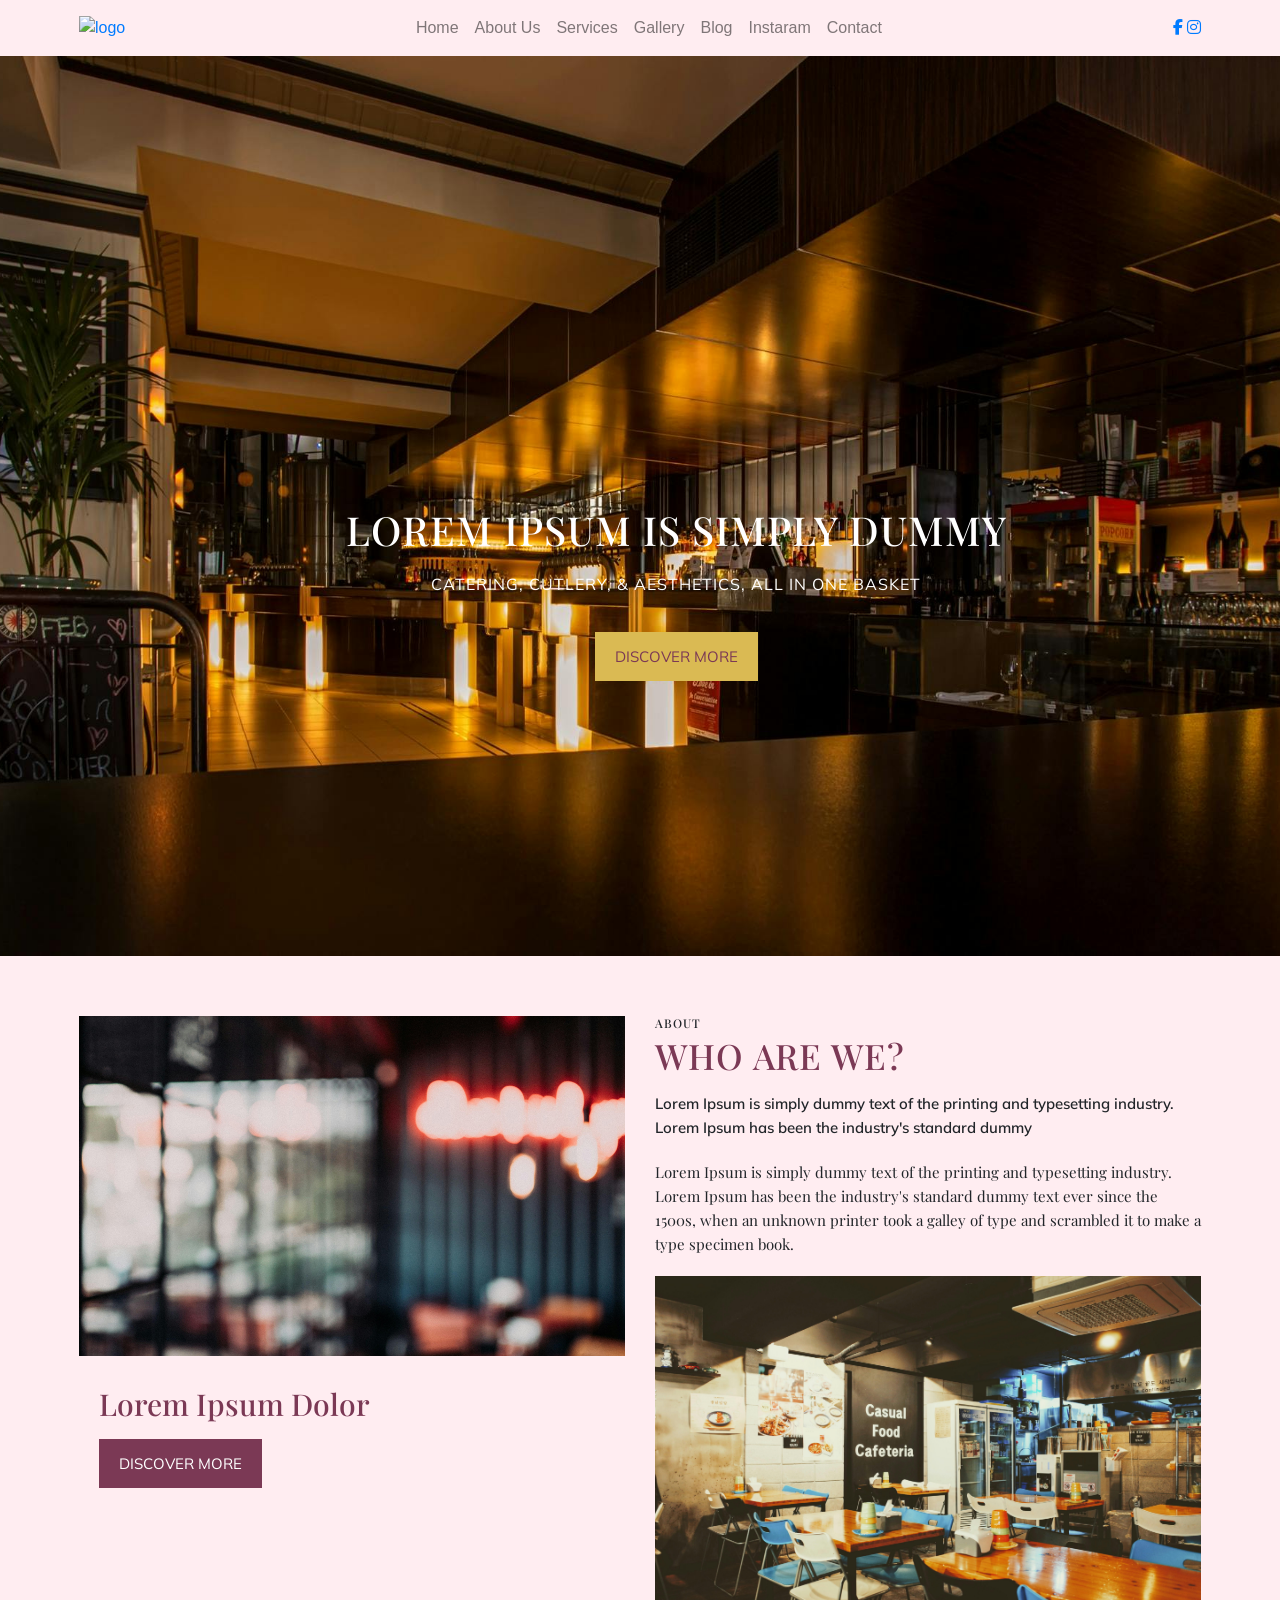
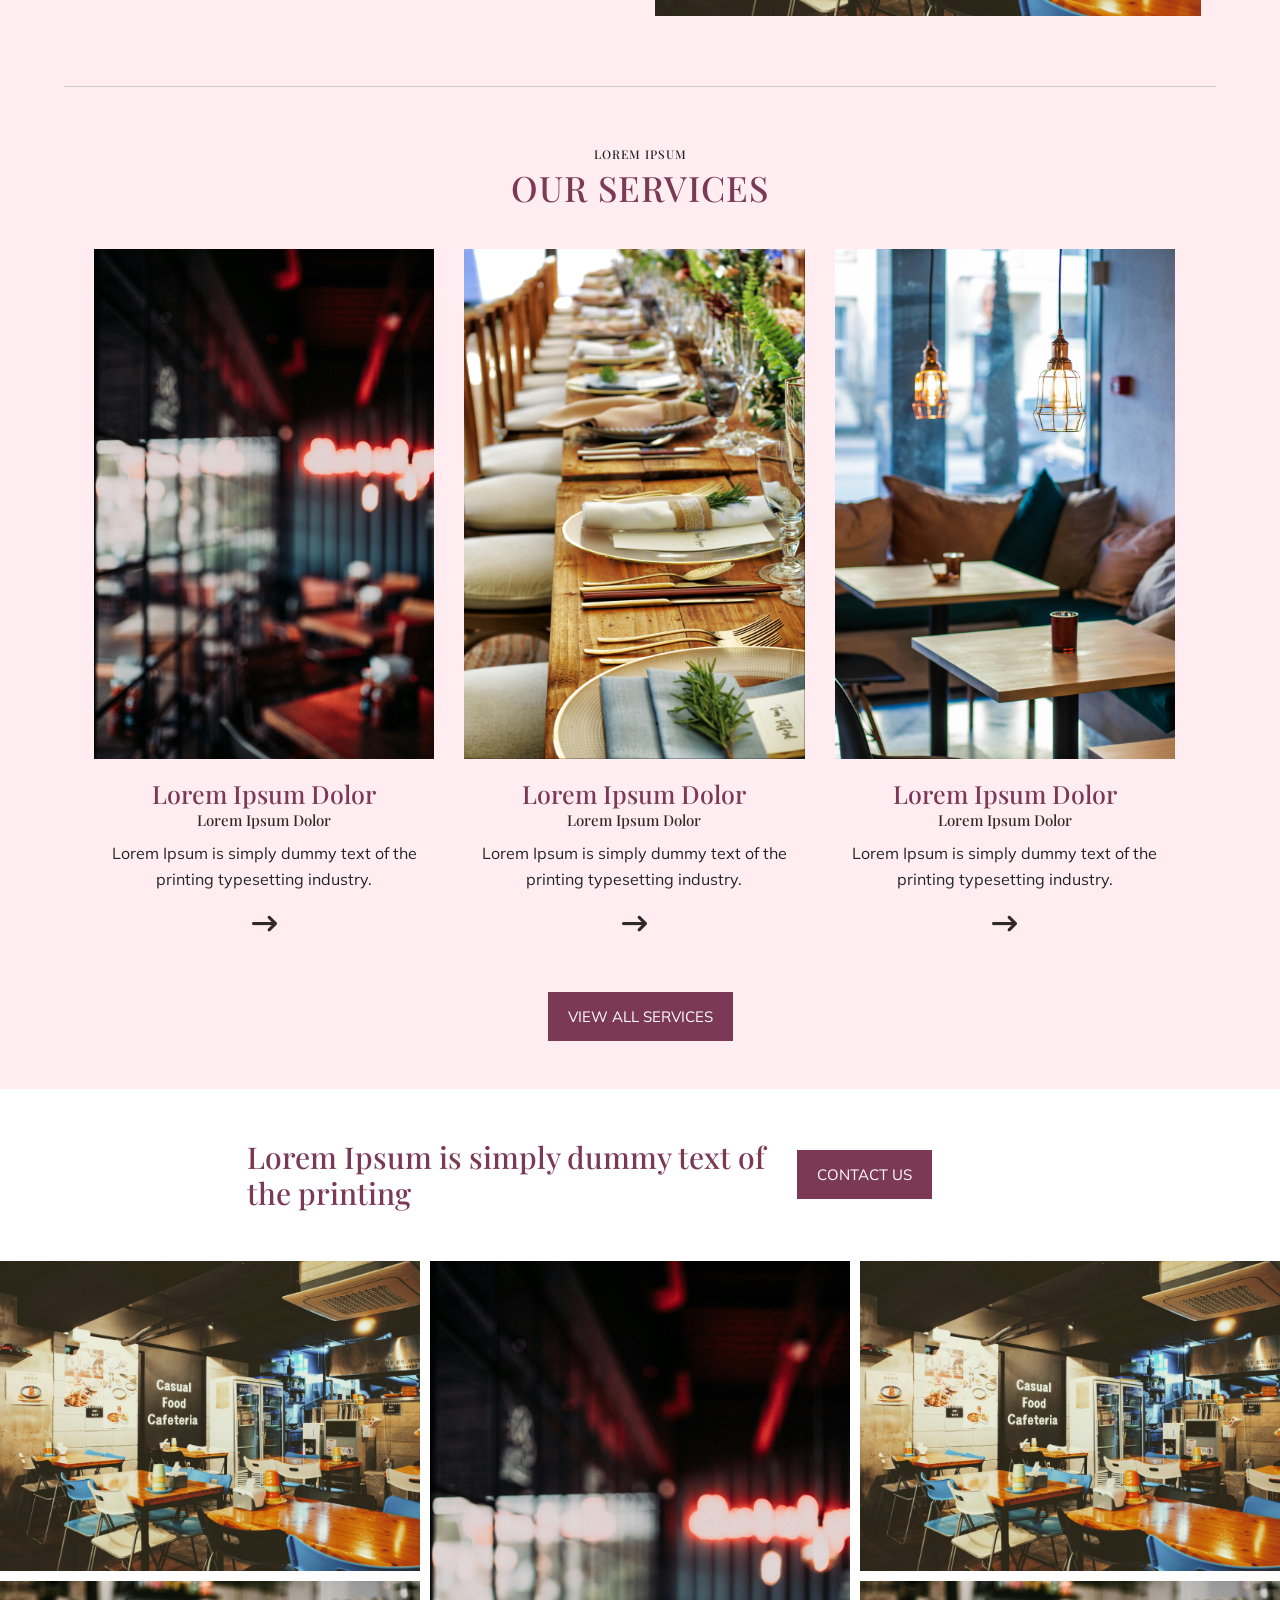
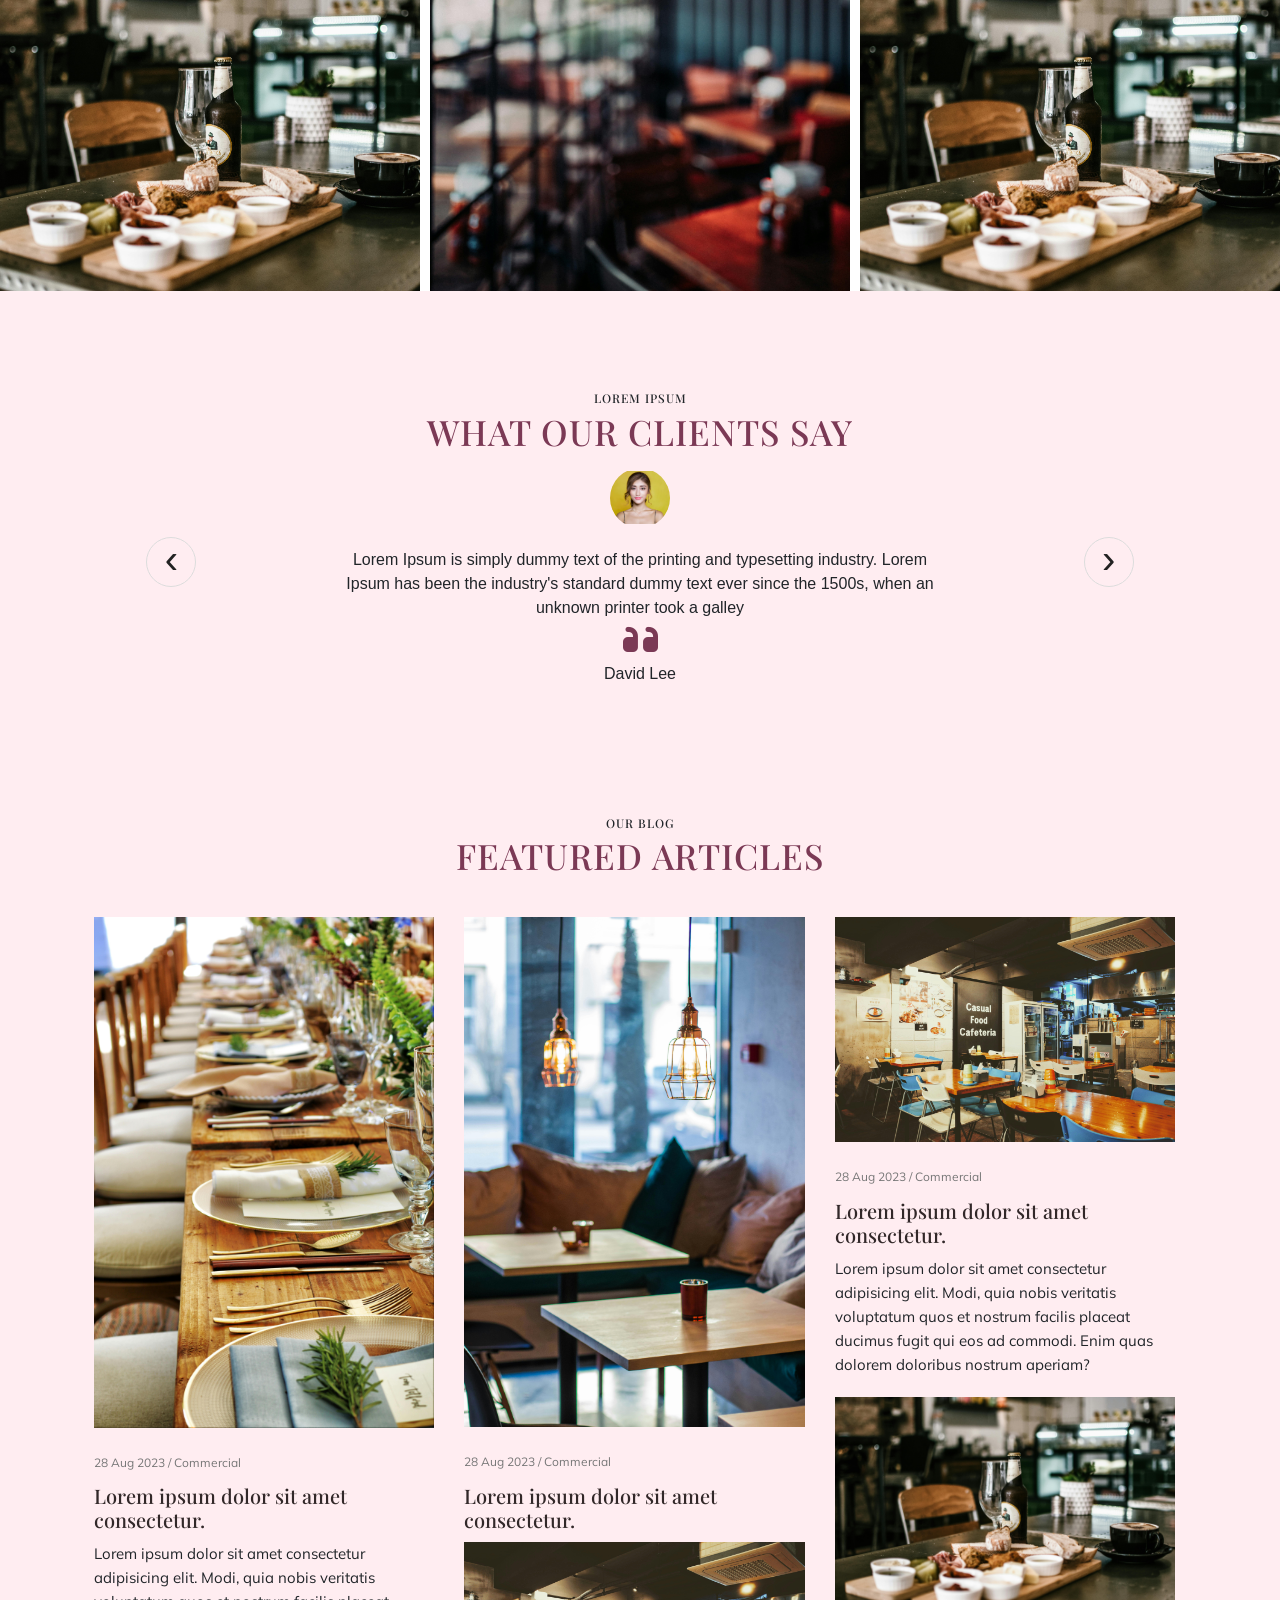
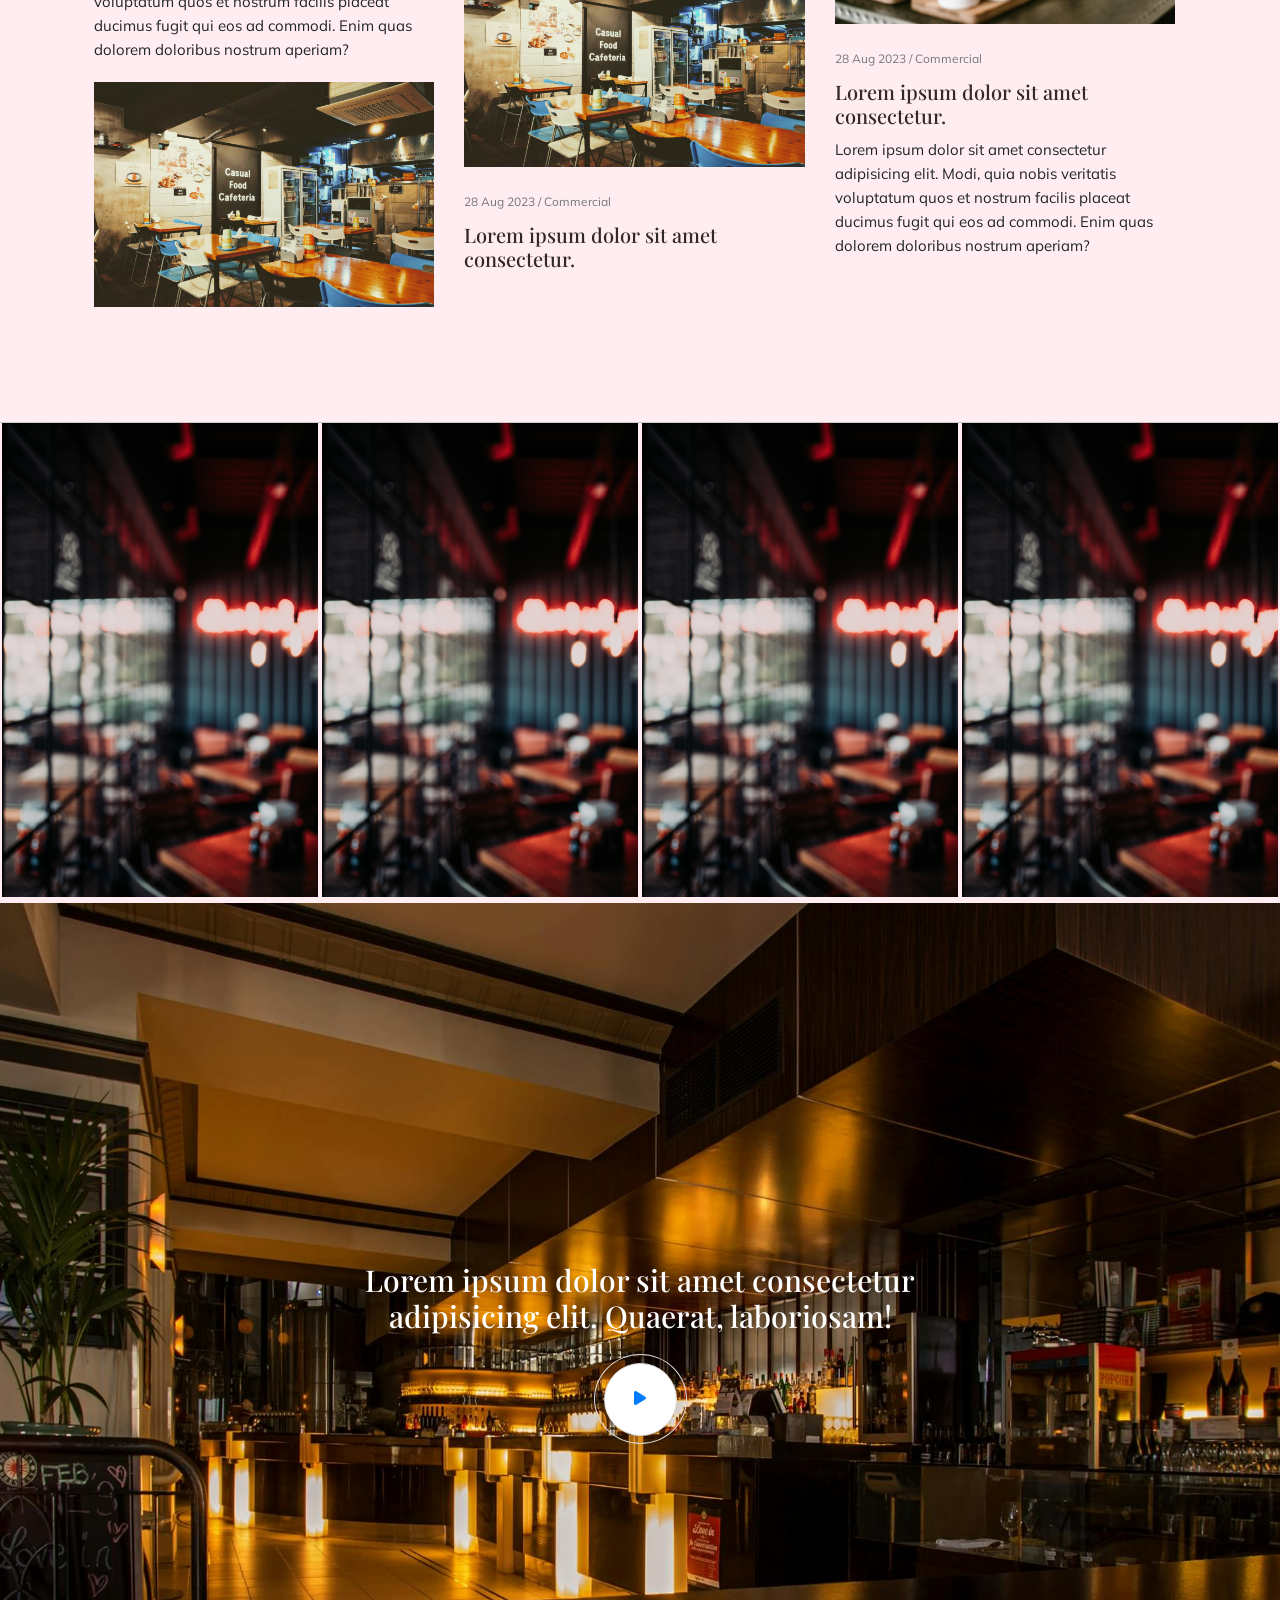
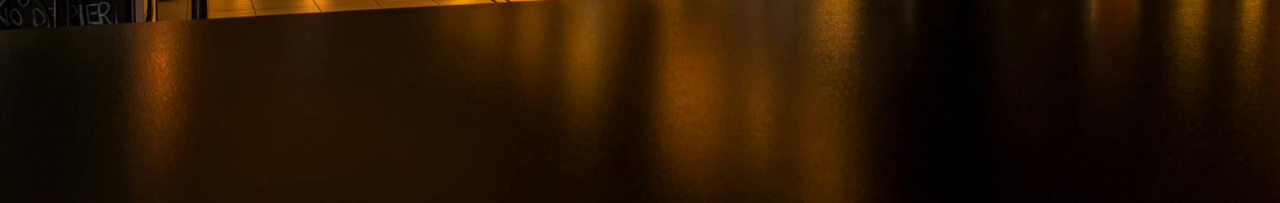
==== commit e8579e25: "Responsive code added" ====
--- a/index.html
+++ b/index.html
@@ -279,7 +279,7 @@
                             <p><i class="fa-solid fa-quote-left fa-flip-horizontal"></i></p>
                         </div>
                         <div class="client-name">
-                            <p>David Lee</p>
+                            <p>David Warner</p>
                         </div>
                  </div>
             </div>
@@ -299,7 +299,7 @@
                             <p><i class="fa-solid fa-quote-left fa-flip-horizontal"></i></p>
                         </div>
                         <div class="client-name">
-                            <p>David Lee</p>
+                            <p>David Loren</p>
                         </div>
                  </div>
             </div>
@@ -448,19 +448,11 @@
                    </div>
                </a>
             </div>
-            <div id="video-popup" style="display: none; position: fixed; top: -200px; left: 0px; width: auto; height: 100vh; background: rgba(0, 0, 0, 0.85); z-index: 9999; justify-content: center; align-items: center; transition: opacity 0.3s; opacity: 1;">
-                <div style="position: relative; width: 90%; max-width: 800px;">
-                  <!-- ❌ Close Button -->
-                  <span id="close-popup" style="position:absolute;
-                  top: 17px;
-                  right: 12px;
-                  font-size: 40px;
-                  color: white;
-                  cursor: pointer;
-                  z-index:9999;
-                  ">×</span>
+            <div id="video-popup" style="display: none; position: fixed; top: 0px; left: 0px; width: auto; height: 100%; background: rgba(0, 0, 0, 0.85); z-index: 9999; justify-content: center; align-items: center; transition: opacity 0.3s; opacity: 1;">
+                <div style="position: relative; width: 100%; max-width: 100%;">
+                  <!-- Close Button -->
+                  <span id="close-popup">×</span>
               
-                  <!-- 📼 Video Element -->
                   <video id="custom-video" width="100%" controls="" style="border-radius: 10px;" class="appl1-hdvd-xx">
                     <source src="./images/POP-Video.mp4" type="video/mp4">
                     Your browser does not support the video tag.
@@ -486,18 +478,22 @@
       margin: 0,
       autoplay: true,
       autoplaySpeed: 3500,
-      dots: true,
+      dots: false,
       nav: true,
       animateOut: 'slideOutRight',
     animateIn: 'slideInRight',
       responsiveClass: true,
       responsive: {
         320: {
-          items: 1
+          items: 1,
+          dots: true,
+          nav: false
        
         },
         480: {
-          items: 1
+          items: 1,
+          dots: true,
+        nav: false
          
         },
         768: {
--- a/css/style.css
+++ b/css/style.css
@@ -64,8 +64,8 @@
 .bannner-content-col {
     position: absolute;
     top: 50%;
-    transform: translateY(-50%);
-    left: 30%;
+    /* transform: translateY(-50%); */
+    left: 27%;
 }
 .banner-content h1 {
     font-size: 40px;
@@ -101,7 +101,7 @@
 .content-image img {
     width: 100%;
     object-fit: cover;
-    height:600px;
+    height:340px;
     margin-bottom: 10px;
 }
 .left-content {
@@ -139,10 +139,11 @@
     letter-spacing: 1px;
 }
 .who-para p {
-    font-size: 16px;
+    font-size: 15px;
     font-family:"Mulish", sans-serif;
     margin-bottom: 20px;
     line-height: 1.6em; 
+    font-weight: 600;
 }
 .all-common-heading h3 {
     font-size: 35px;
@@ -154,7 +155,7 @@
     line-height: 1.2em;
 }
 .all-common-heading p {
-    font-size: 12px;
+    font-size: 15px;
     font-family: "Playfair Display", serif;
     font-weight: 600;
     margin-bottom: 20px;
@@ -164,7 +165,7 @@
 .right-para-content p {
     font-size: 15px;
     font-family: "Playfair Display", serif;
-    margin-bottom: 40px;
+    margin-bottom: 20px;
     line-height: 1.6em; 
 }
 
@@ -210,7 +211,7 @@
     color:#322829;
     line-height: 1.2em;
 }
-.our_services_section .all_button{text-align: center;}
+.our_services_section .all_button{text-align: center; margin-top: 35px;}
 .arrow-btn a i {
     font-size: 25px;
     color:#322829;
@@ -344,7 +345,7 @@
 }
 .blog-image img {
     width: 100%;
-    object-fit: contain;
+    object-fit: cover;
     margin-bottom: 25px;
 }
 .blog-row {
@@ -448,10 +449,32 @@
 .video-class {position:relative;}
 .container-full {position:relative;}
 
-
-
-
-
+#client_slider button.owl-dot {
+    background-color: #D9D9D9;
+    width: 15px;
+    height: 15px;
+    /* display: flex; */
+    border-radius: 50px;
+    margin: 0 3px;
+}
+#client_slider button.owl-dot.active {
+    background-color: #7B3955;
+}
+#close-popup{
+position:absolute;
+top: 17px;
+right: 12px;
+font-size: 40px;
+color: white;
+cursor: pointer;
+z-index:9999;
+}
+#client_slider .owl-dots {
+    text-align: center;
+    justify-content: center;
+    display: flex;
+    padding: 30px 0 0;
+}
 
 
 
@@ -484,16 +507,135 @@
         width: 100%;
         margin: 0 auto;
     }
- 
-
+    .bannner-content-col {left: 0; top: 24%;}
+    .banner-content h1 { font-size: 30px;}
+    .banner-content p {font-size: 16px;}
+    .banner-content .banner-btn { margin-top: 20px; }
+    .who-para p {font-size: 16px;}
+    .banner-image img { height: 400px;}
+    .who-we-are-section {padding: 30px 0 0;}
+    .who-we-are-section .row-padding {padding: 0px 0 30px;}
+    .left-content {margin-bottom: 30px;}
+    .left-content h2 {font-size: 25px;}
+    .all-common-heading h3 {font-size: 25px;}
+    .all-common-heading p {font-size: 14px;}
+    .right-para-content p {font-size: 16px;}
+    .all-common-heading h4 {font-size: 12px;}
+    .serv-content-para p {font-size: 14px;}
+    .service-image-content h3 {font-size: 20px; margin-bottom: 10px;}
+    .service-image-content h5 {font-size: 14px;}
+    .our_services_section .all_button {text-align: center; margin-top: 20px;}
+    .our_services_section .all_button a {width: 100%;}
+    .our_services_section .all_button a {text-align: center;}
+    .btn-text-row {width: 100%;}
+    .text-content-para {width: 100%; padding-right: 0;}
+    .btn-text-row .all_button {width: 100%;}
+    .btn-content {flex-direction: column; align-items: flex-start;}
+    .btn-content .all_button {width: 100%;}
+    .btn-content .all_button {text-align: center;}
+    .btn-content .all_button {margin-top: 20px;}
+    .blog-row {display: block;}
+    .blog-col {width: 100%; margin: 0 0 30px;}
+    .blog-title h4 {font-size: 20px;}
+    .blog-desc p {font-size: 16px;}
+    .blog-date p {font-size: 14px;}
+    .card-row {flex-wrap: wrap;}
+    .card-col { width: calc(50% - 4px); margin: 0 2px 6px;}
+    .card-image img { height: 100%;}
+    /* .video-image img {height: 400px} */
+    .video-content {top: 30%; left: 50%; transform: translate(-50%, -50%); width: 100%;}
+    .video-title h3 {font-size: 25px;}
+    .video-title h3 {margin-bottom: 10px;}
+    .video-btn .play-btn {width: 60px; height: 60px;}
+    .video-btn .play-border {width: 70px; height: 70px;}
+    .video-btn {margin-top: 20px;}
+    .video-btn {margin-top: 20px;}
+    .video-btn .play-btn {width: 60px; height: 50px;}
+    .video-btn .play-border {width: 70px; height: 70px;}
+    .video-btn {margin-top: 20px;}
+    .testimonial-row { width: 100%;}
+    .testimonial-row {padding: 0 20px;}
+    .row-padding {  padding: 0px 0 30px;}
+    .blog-image img { height: 350px; }
+    .services-row {flex-direction: column;}
+    .services-col {width: calc(100% - 0px); margin: 0 0 30px;}
+    .service-image img { height: 300px;}
+    .text-content-para h3 { margin-bottom: 20px;  text-align: center;}
+    #video-popup {
+            top: 0%;
+            left: 0px;
+            width: auto;
+            height: 100%;
+       
+    }
 }
 
 
 @media(min-width:768px) and (max-width:991px) {
-  
+    .container {
+        max-width: 100%;
+        width: 100%;
+        margin: 0 auto;
+    }
+    .bannner-content-col {left: 20%; top: 30%;}
+    .banner-content h1 { font-size: 30px;}
+    .banner-content p {font-size: 16px;}
+    .banner-content .banner-btn { margin-top: 20px; }
+    .who-para p {font-size: 16px;}
+    .banner-image img { height: 400px;}
+    .who-we-are-section {padding: 30px 0 0;}
+    .who-we-are-section .row-padding {padding: 0px 0 30px;}
+    .left-content {margin-bottom: 30px;}
+    .left-content h2 {font-size: 25px;}
+    .all-common-heading h3 {font-size: 25px;}
+    .all-common-heading p {font-size: 14px;}
+    .right-para-content p {font-size: 16px;}
+    .all-common-heading h4 {font-size: 12px;}
+    .serv-content-para p {font-size: 14px;}
+    .service-image-content h3 {font-size: 20px; margin-bottom: 10px;}
+    .service-image-content h5 {font-size: 14px;}
+    .our_services_section .all_button {text-align: center; margin-top: 20px;}
+    .our_services_section .all_button a {width: 100%;}
+    .our_services_section .all_button a {text-align: center;}
+    .btn-text-row {width: 100%;}
+    .text-content-para {width: 100%; padding-right: 0;}
+    .btn-text-row .all_button {width: 100%;}
+    .btn-content {flex-direction: column; align-items: flex-start;}
+    .btn-content .all_button {width: 100%;}
+    .btn-content .all_button {text-align: center;}
+    .btn-content .all_button {margin-top: 20px;}
+    .blog-title h4 {font-size: 20px;}
+    .blog-desc p {font-size: 16px;}
+    .blog-date p {font-size: 14px;}
+    .card-row {flex-wrap: wrap;}
+    .card-col { width: calc(50% - 4px); margin: 0 2px 6px;}
+    .card-image img { height: 100%;}
+    /* .video-image img {height: 400px} */
+    .video-content {top: 50%; left: 50%; transform: translate(-50%, -50%); width: 90%;}
+    .video-title h3 {font-size: 25px;}
+    .video-title h3 {margin-bottom: 10px;}
+    .video-btn .play-btn {width: 60px; height: 60px;}
+    .video-btn .play-border {width: 70px; height: 70px;}
+    .video-btn {margin-top: 20px;}
+    .video-btn .play-btn {width: 60px; height: 50px;}
+    .video-btn .play-border {width: 70px; height: 70px;}
+    .testimonial-row { width: 75%;padding: 0 20px;}
+    .row-padding {  padding: 0px 0 30px;}
+    .services-col {width: calc(100% - 12px); margin: 0 6px 30px;}
+    .service-image img { height: 300px;}
+    .text-content-para h3 { margin-bottom: 20px;  text-align: center;}
+    #video-popup {
+            top: 0%;
+            left: 0px;
+            width: auto;
+            height: 100%;
+       
+    } 
 
 }
 @media(min-width:992px) and (max-width:1199px) {
-   
+    .banner-image img {  height: 100%;  }
+    .bannner-content-col { top: 32%;  left: 19%; }
+    
     
 }
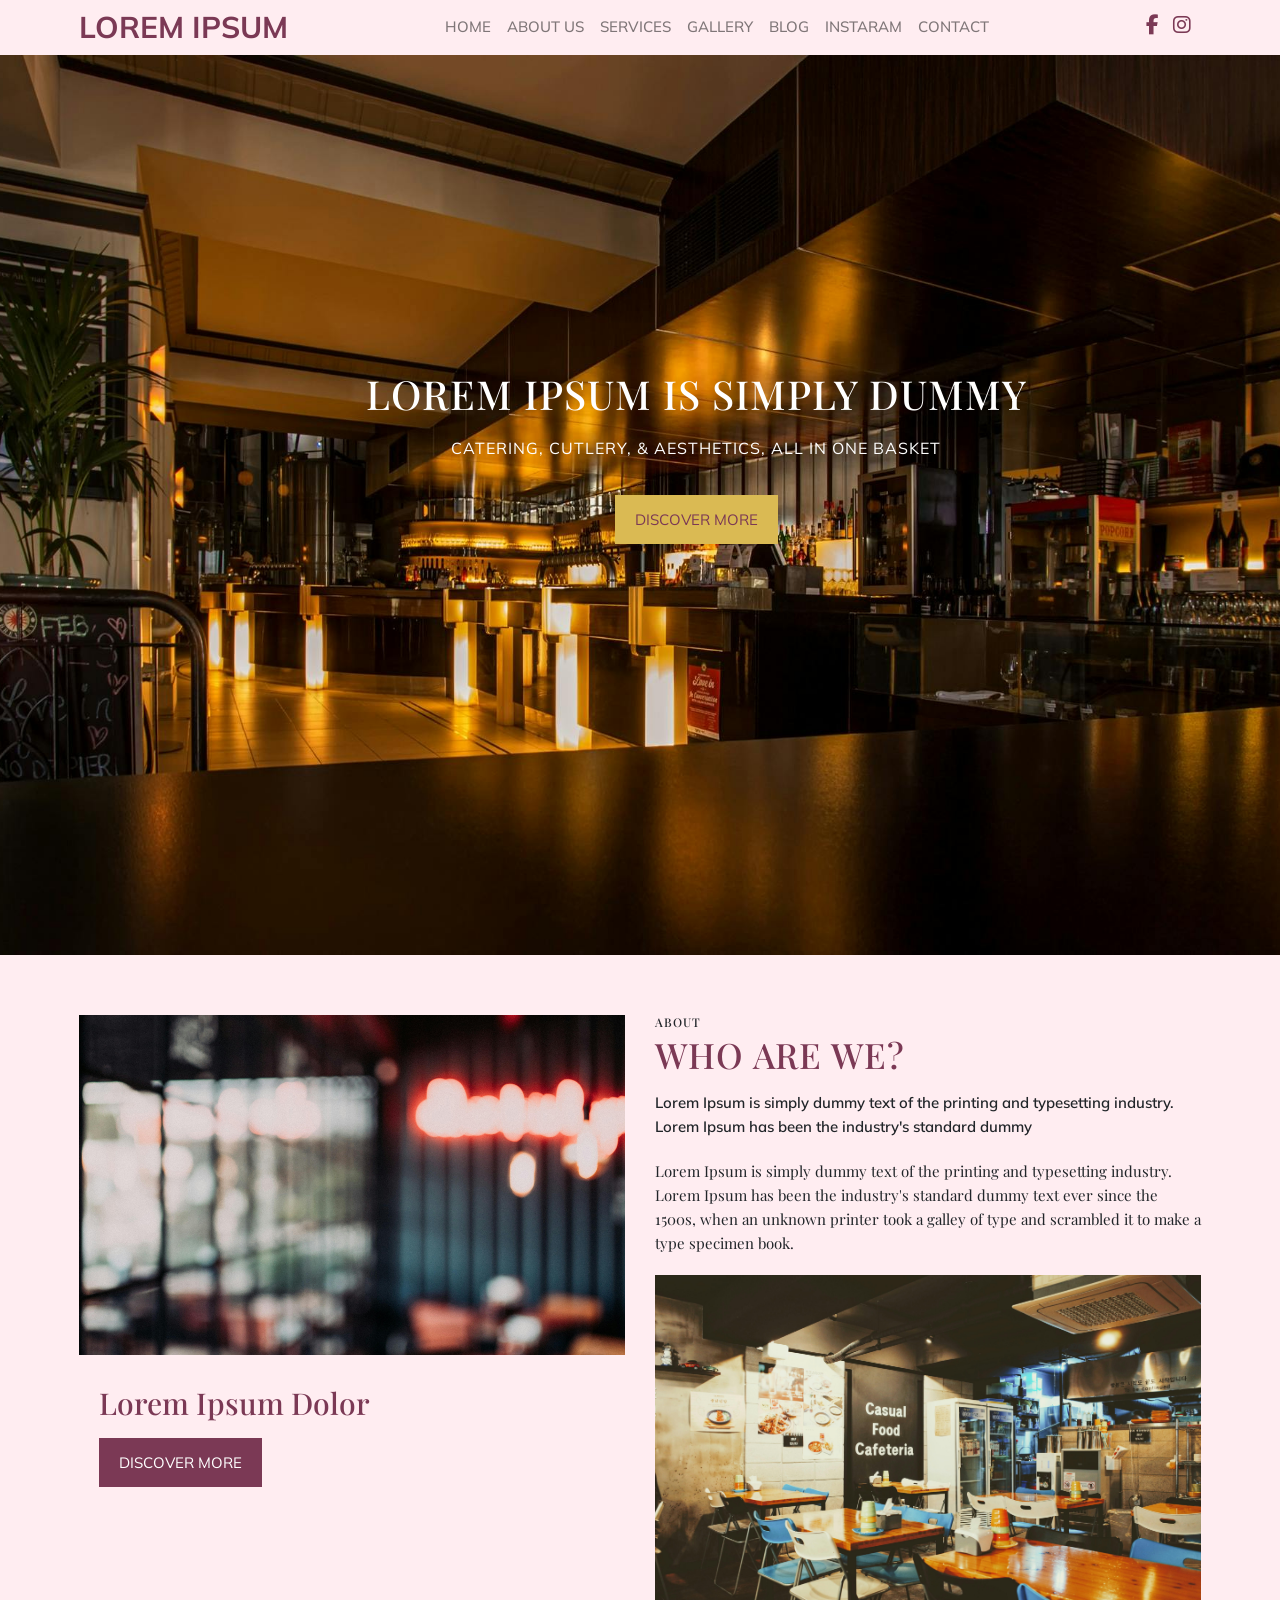
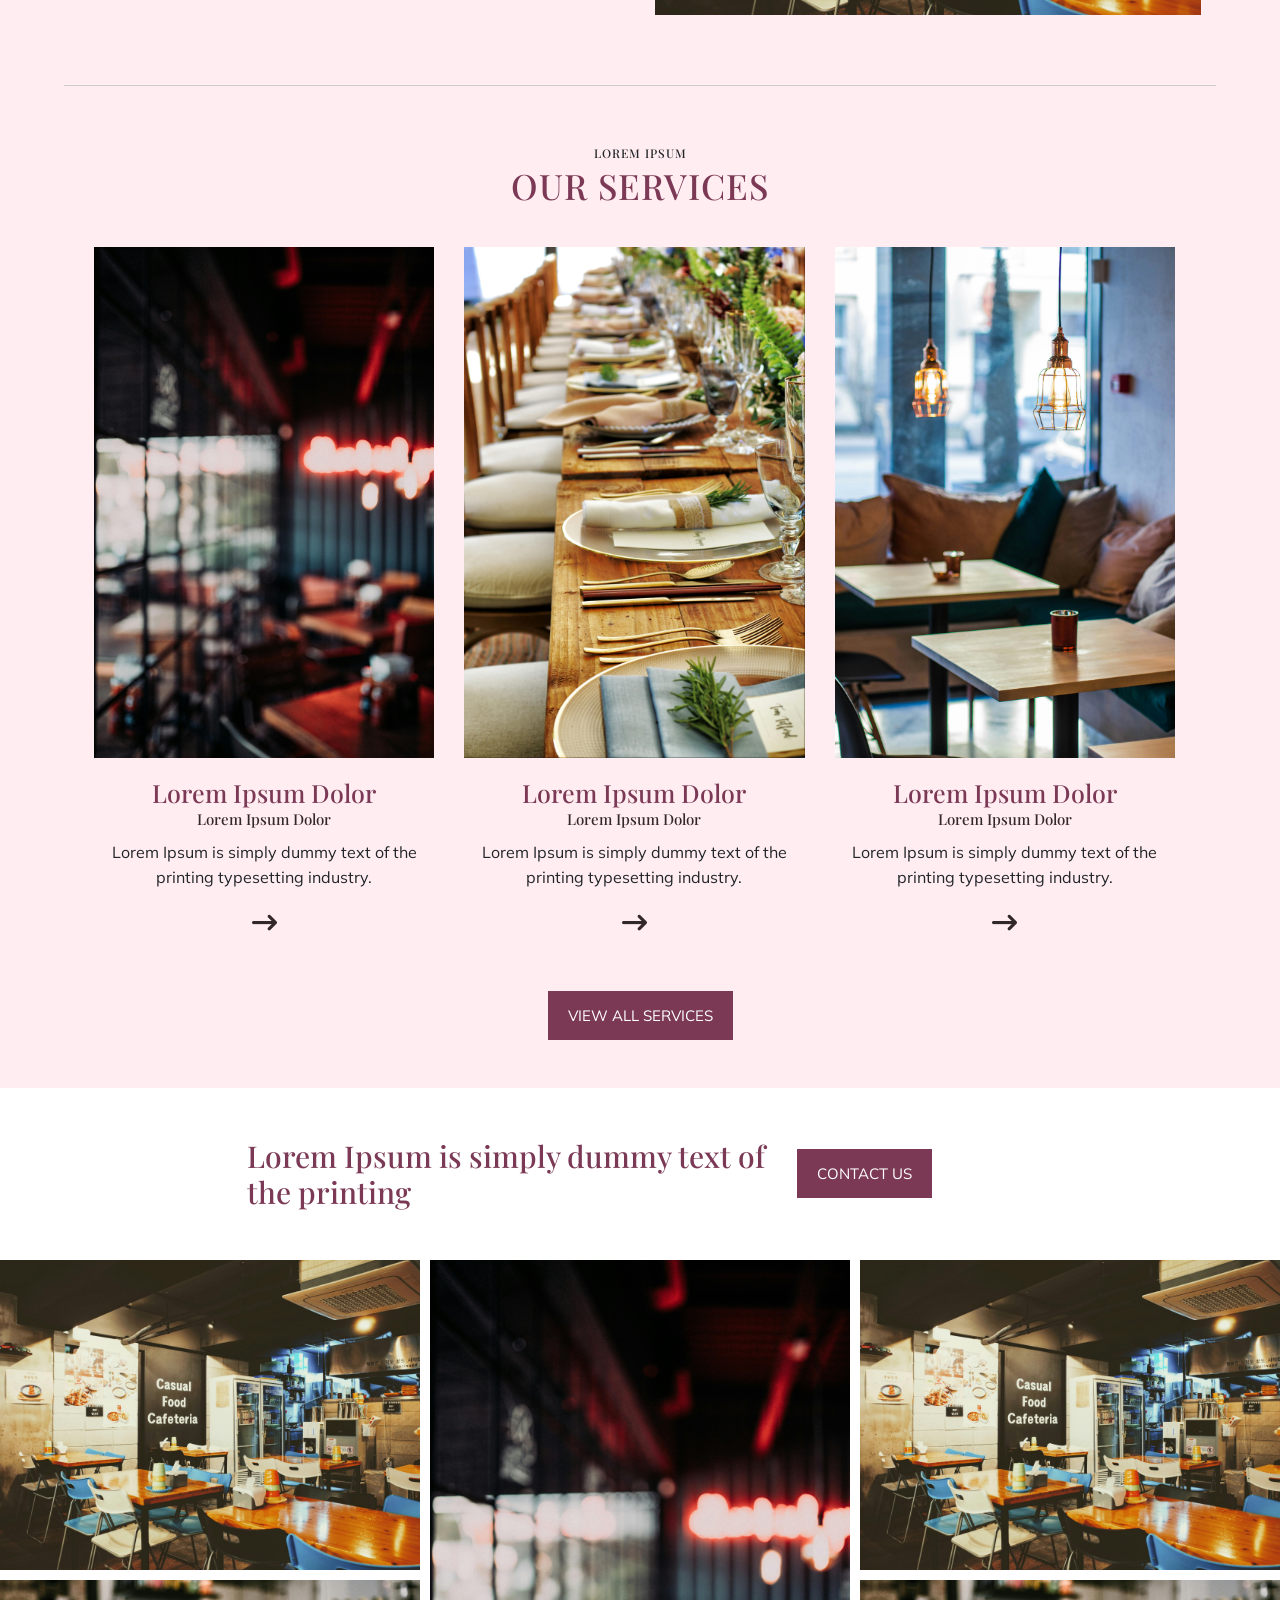
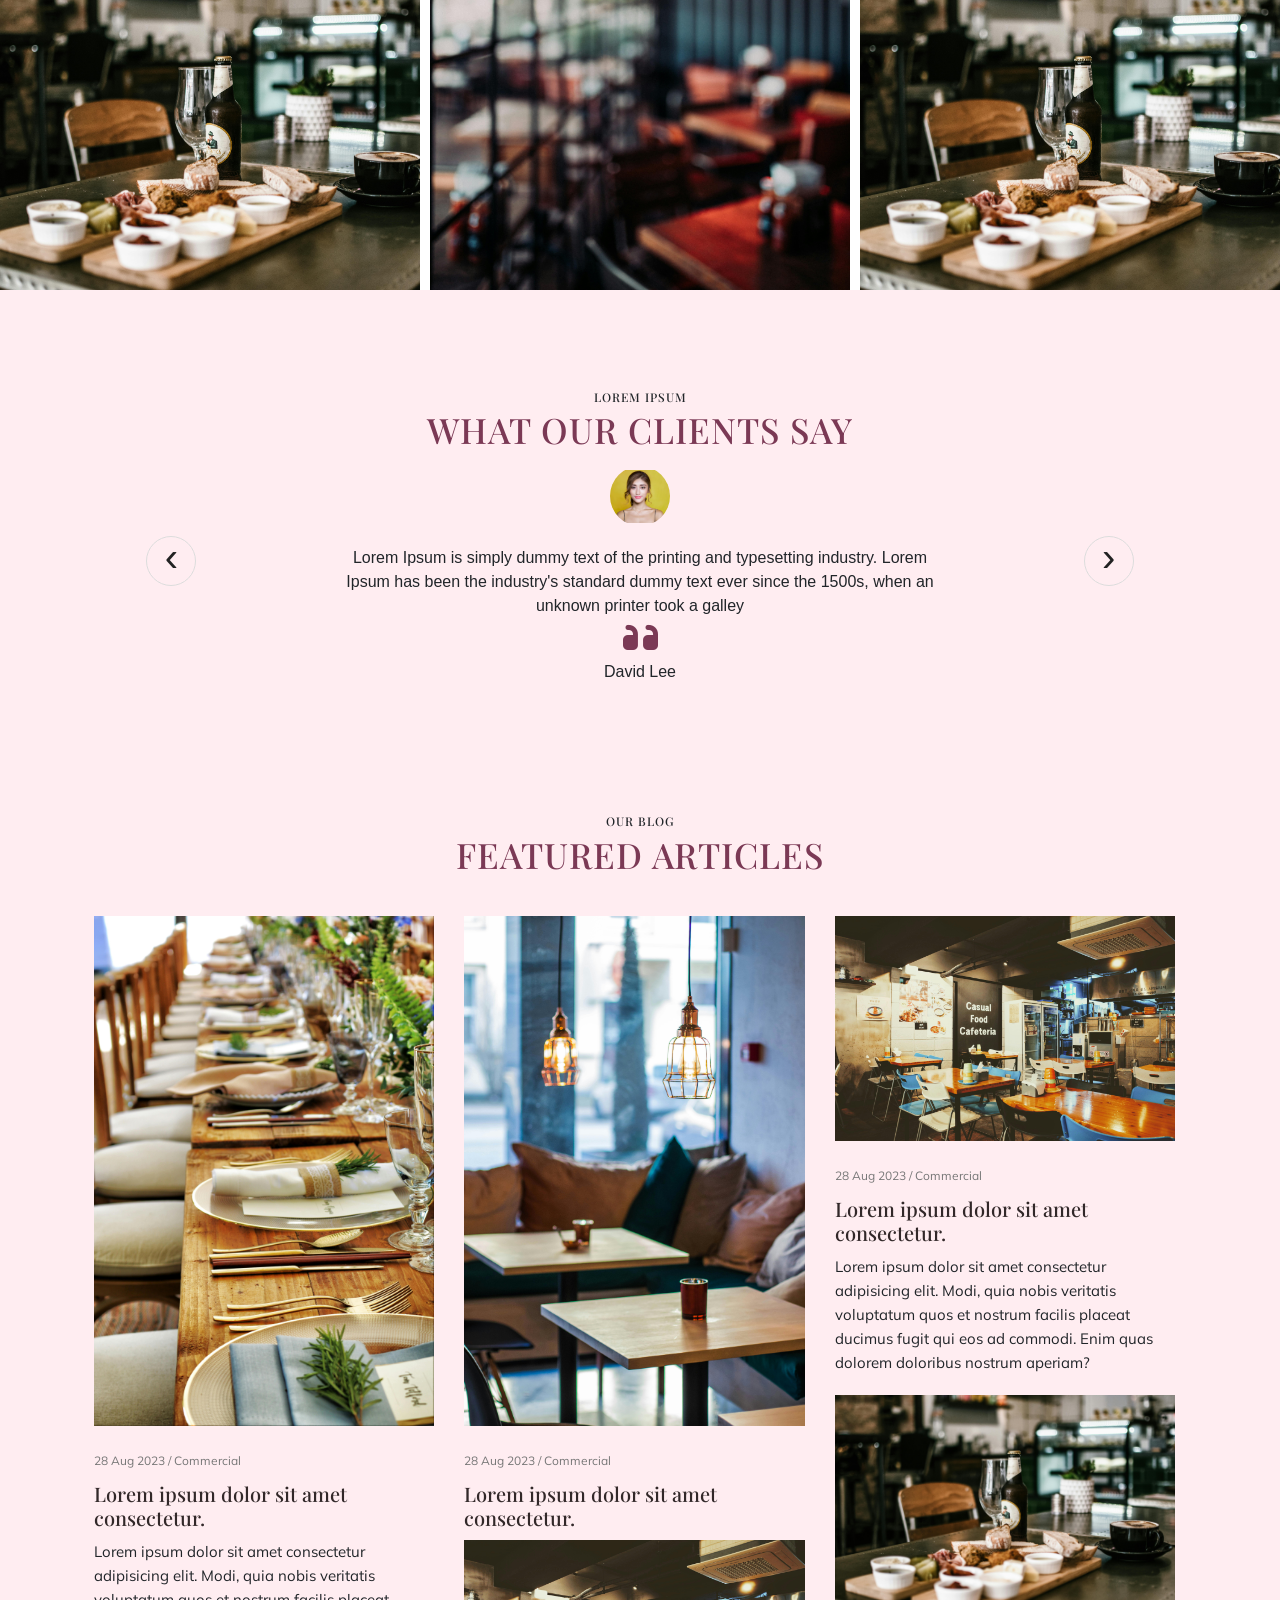
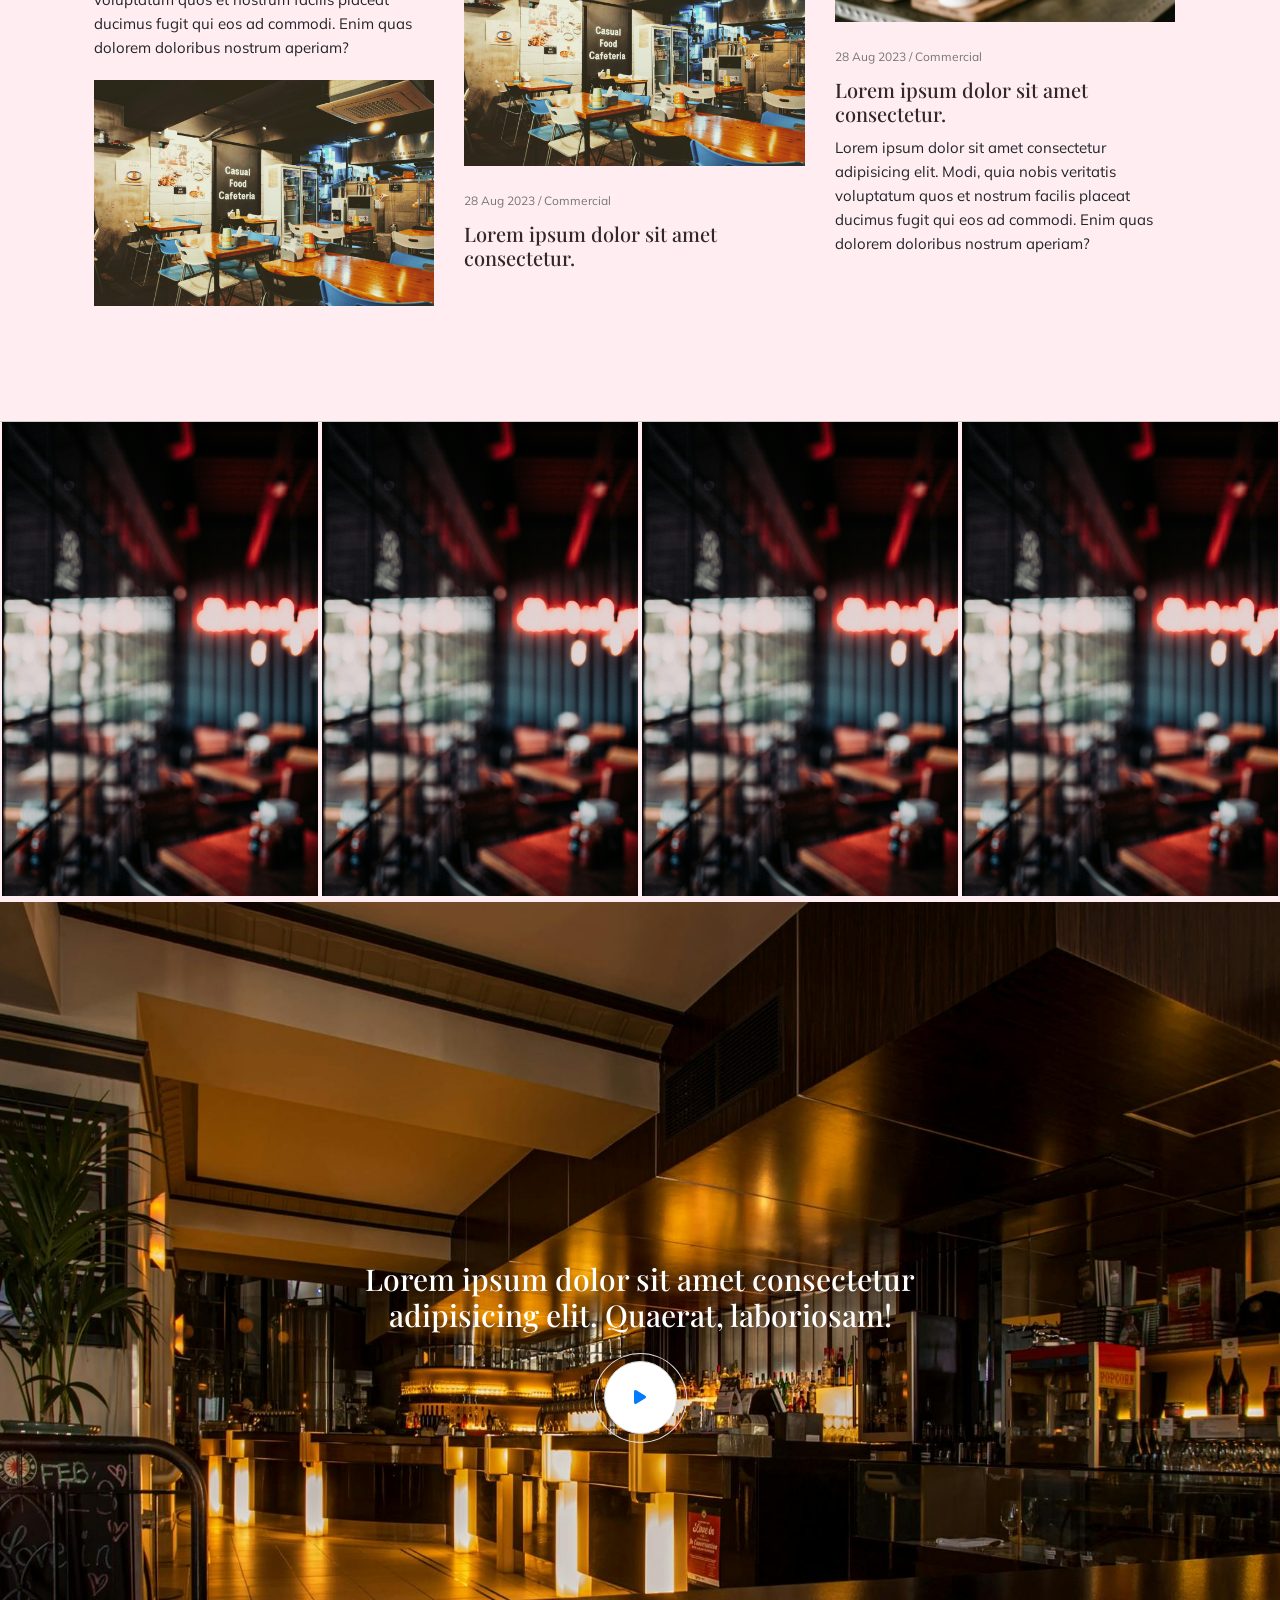
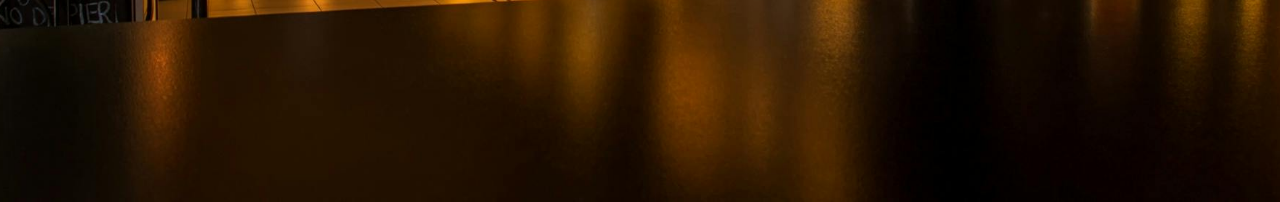
==== commit 361b6566: "Responsive code added" ====
--- a/index.html
+++ b/index.html
@@ -24,7 +24,7 @@
     <div class="container">
         <div class="second-header">
             <div class="header-logo">
-                <a href="index.html"><img src="./images/Logo.png" alt="logo"></a>
+                <a href="index.html">Lorem Ipsum</a>
             </div>
                 <nav class="navbar navbar-expand-lg navbar-light">
                     
--- a/css/style.css
+++ b/css/style.css
@@ -36,6 +36,21 @@
     align-items: center;
     justify-content: space-between;
 }
+.header-logo a {font-size: 30px; color: #7B3955; font-weight: 700; text-transform: uppercase; font-family:"Mulish", sans-serif;}
+.second-header nav li a{
+font-size: 15px;
+font-family:"Mulish", sans-serif;
+color: #222;
+text-decoration: none;
+text-transform: uppercase;
+font-weight: 500;
+}
+.header-links a i {
+    font-size: 20px;
+    color: #7B3955;
+    margin-right: 10px;
+
+}
 .banner-btn a {
     background-color: #DABA53;
     padding: 15px 20px;
@@ -63,8 +78,9 @@
 }
 .bannner-content-col {
     position: absolute;
-    top: 50%;
+    top: 35%;
     /* transform: translateY(-50%); */
+    padding: 0 20px;
     left: 27%;
 }
 .banner-content h1 {
@@ -636,6 +652,6 @@
 @media(min-width:992px) and (max-width:1199px) {
     .banner-image img {  height: 100%;  }
     .bannner-content-col { top: 32%;  left: 19%; }
-    
+
     
 }
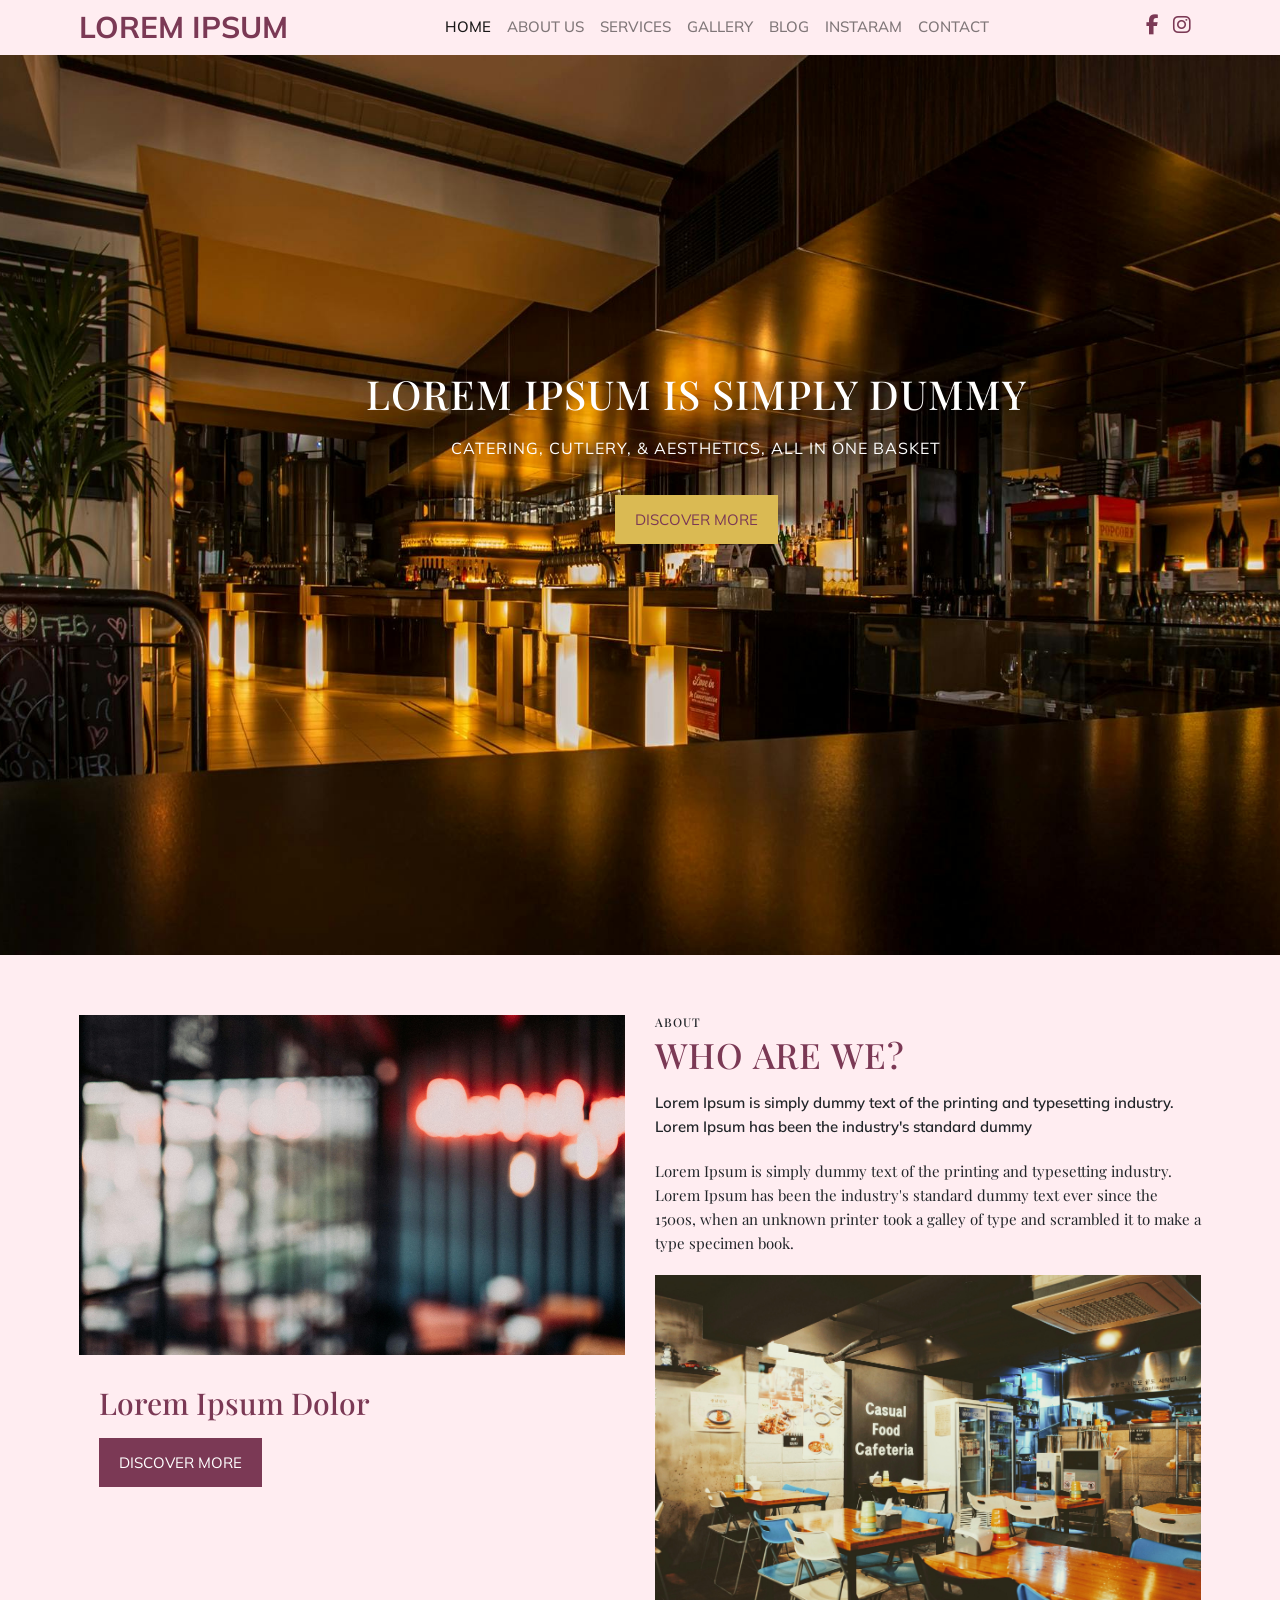
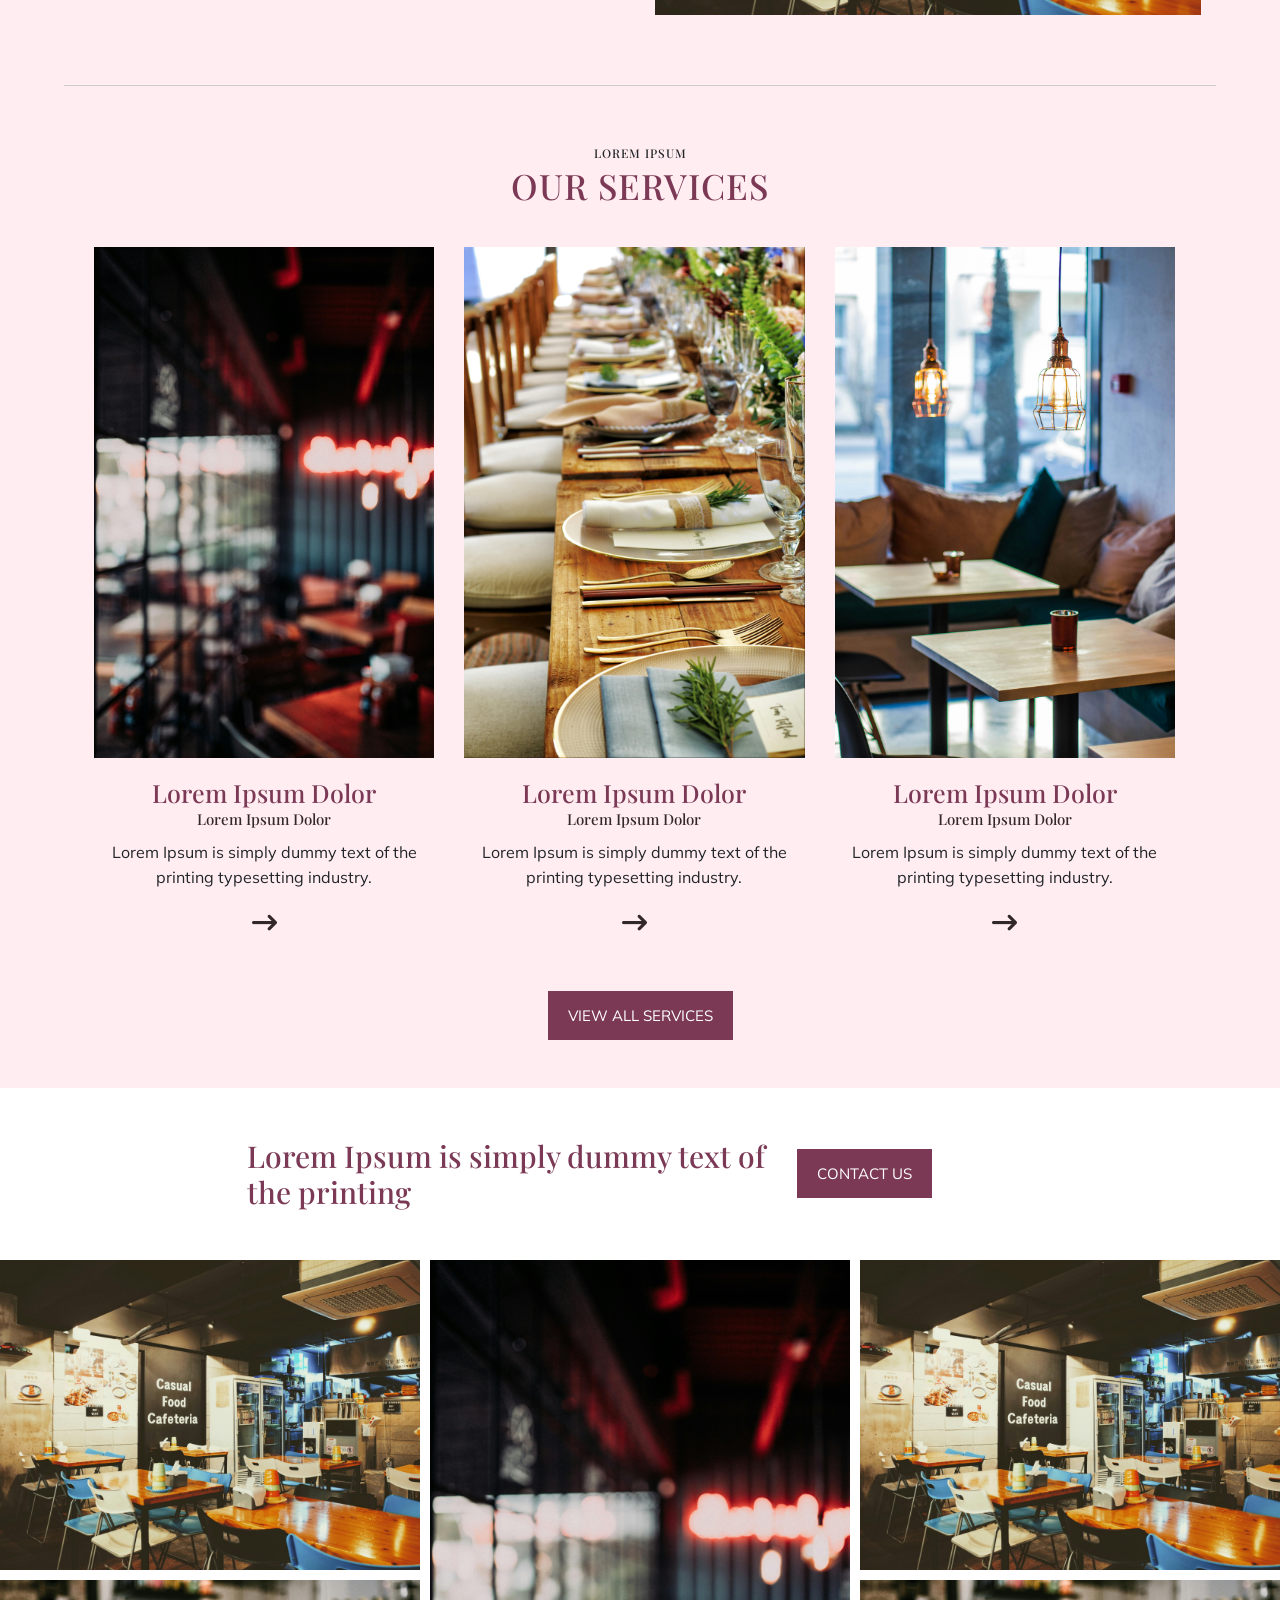
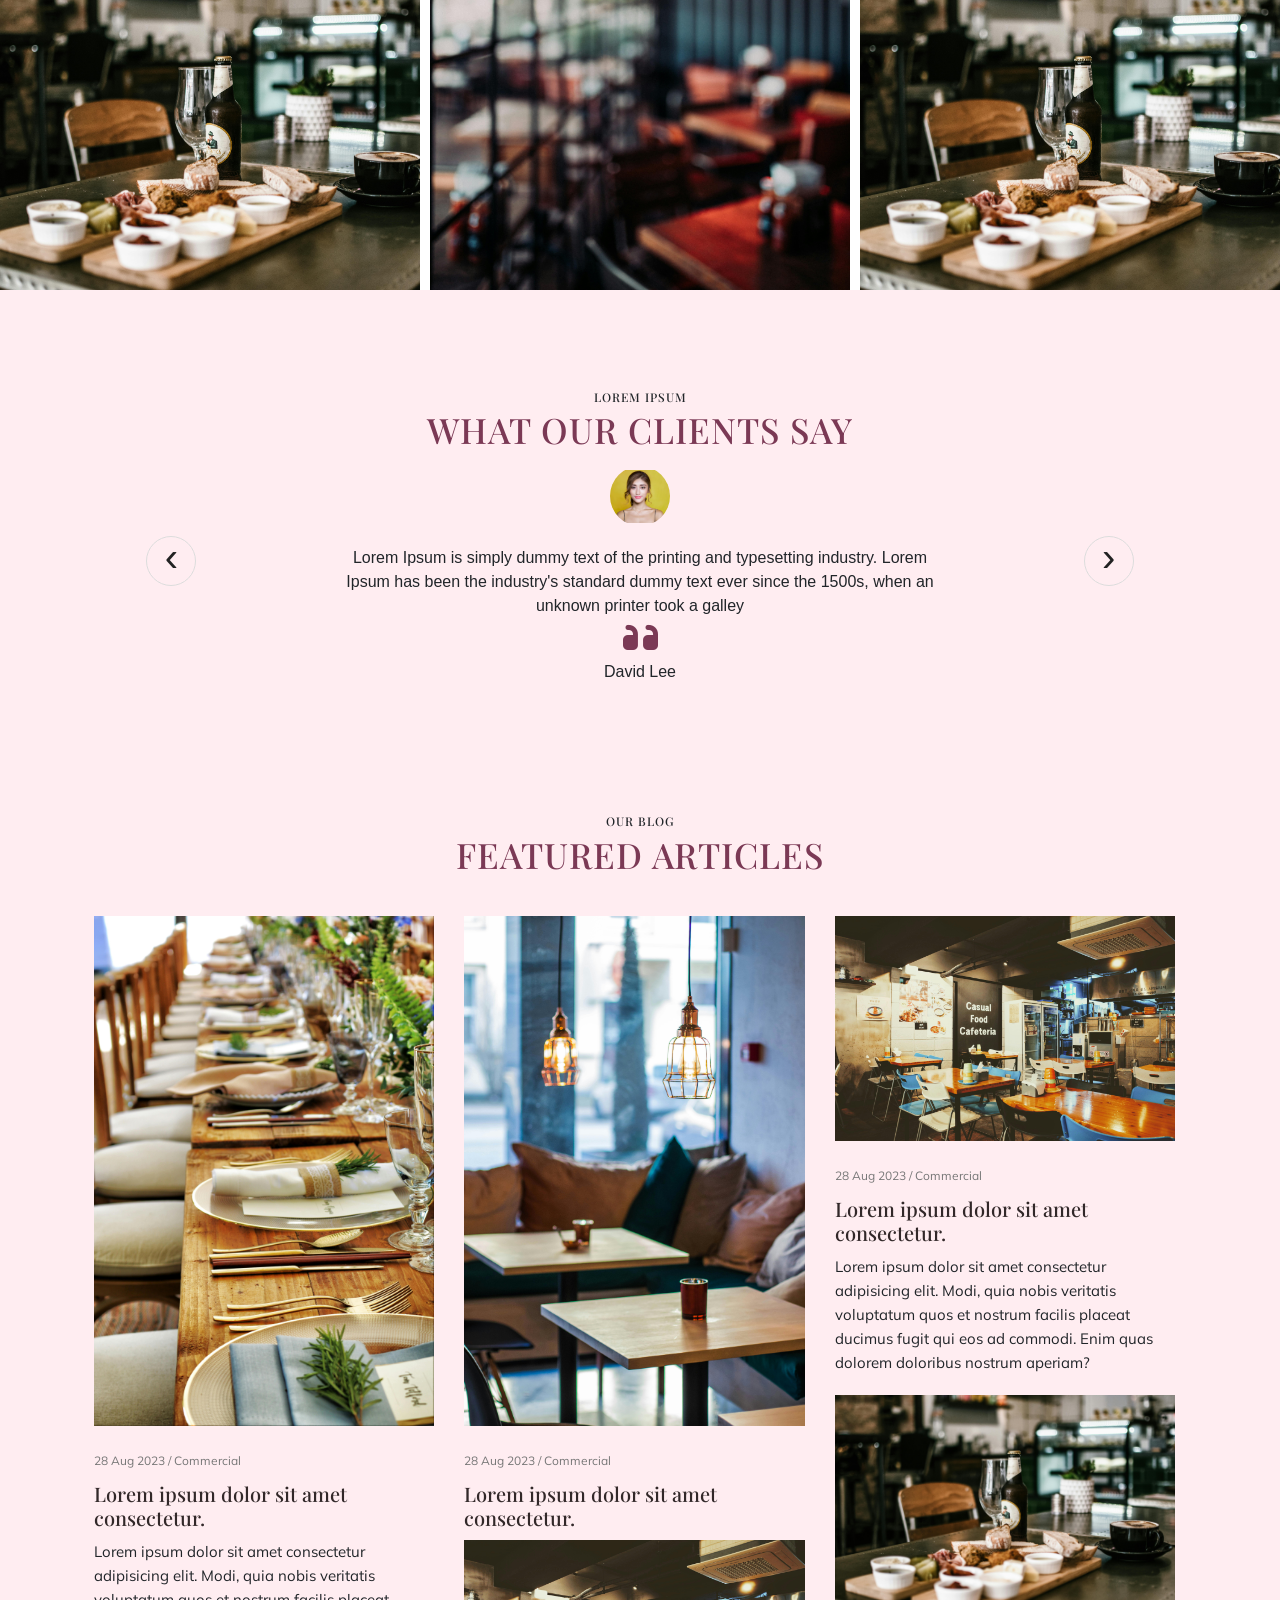
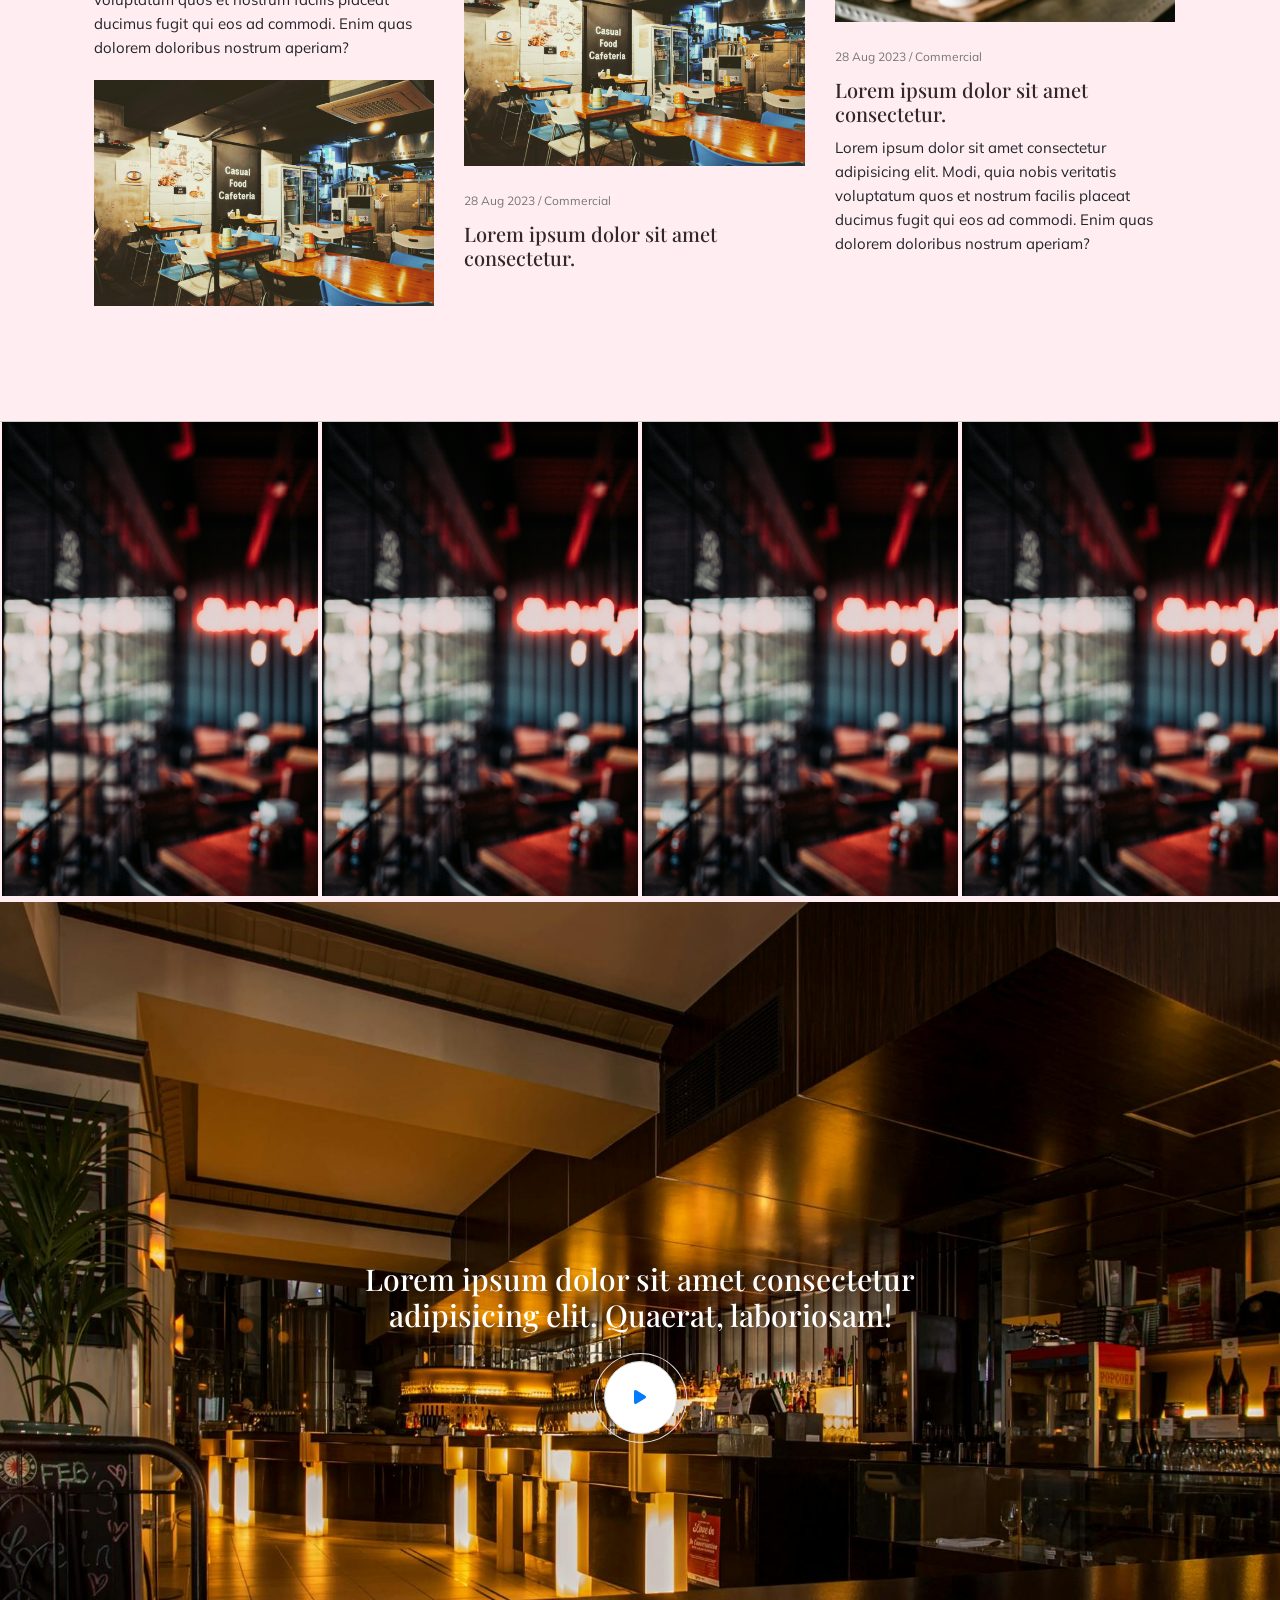
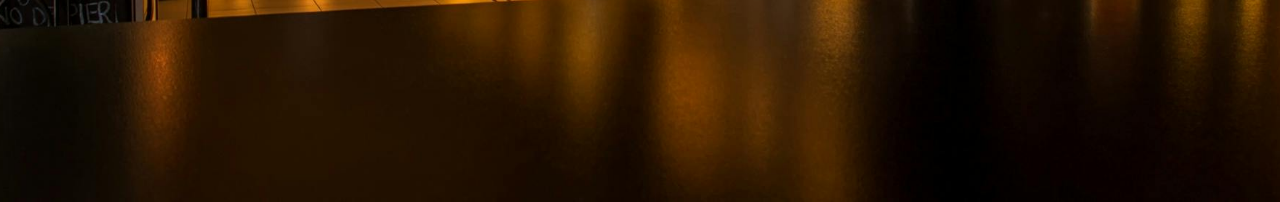
==== commit b899852e: "Responsive code update" ====
--- a/index.html
+++ b/index.html
@@ -37,7 +37,7 @@
                         <div class="collapse navbar-collapse" id="navbarNav">
                             <ul class="navbar-nav mr-auto">
                                 <li class="nav-item">
-                                    <a class="nav-link" href="#">Home</a>
+                                    <a class="nav-link active" href="#">Home</a>
                                 </li>
                                 <li class="nav-item">
                                     <a class="nav-link" href="#">About Us</a>
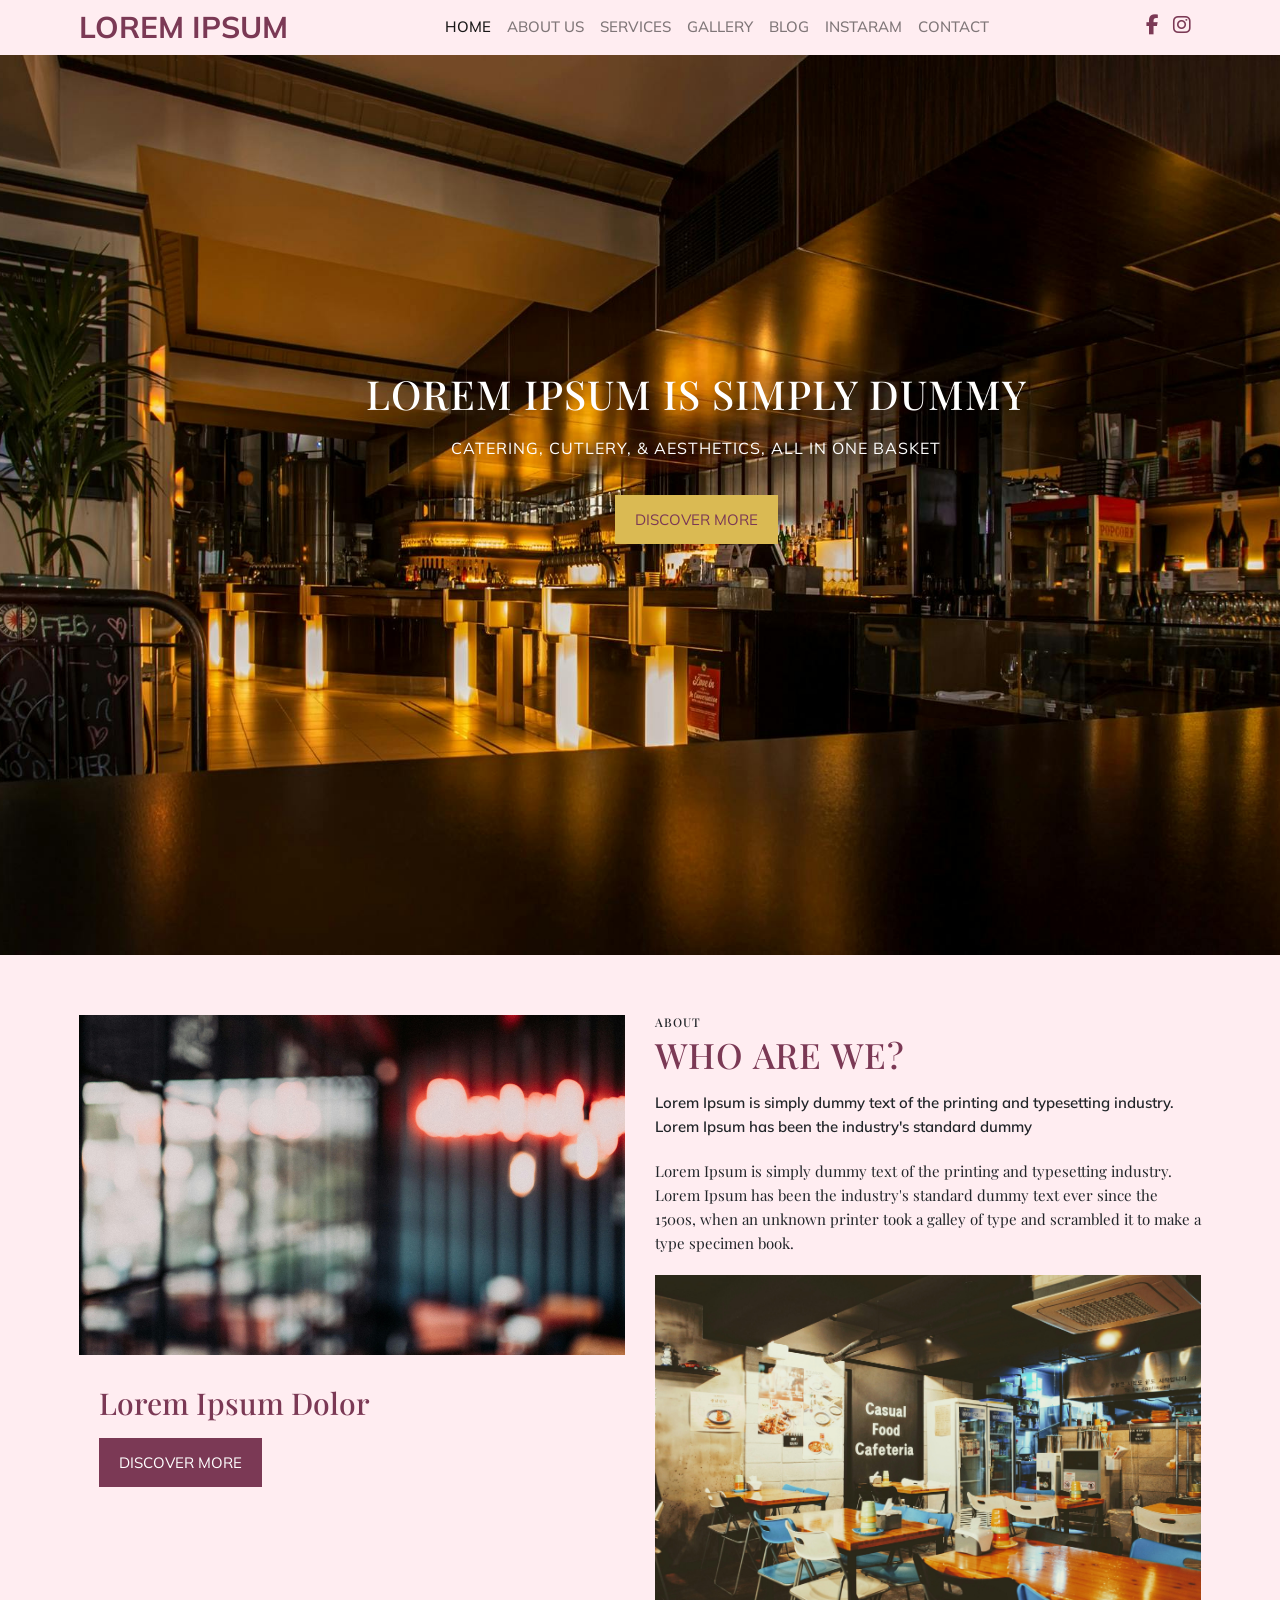
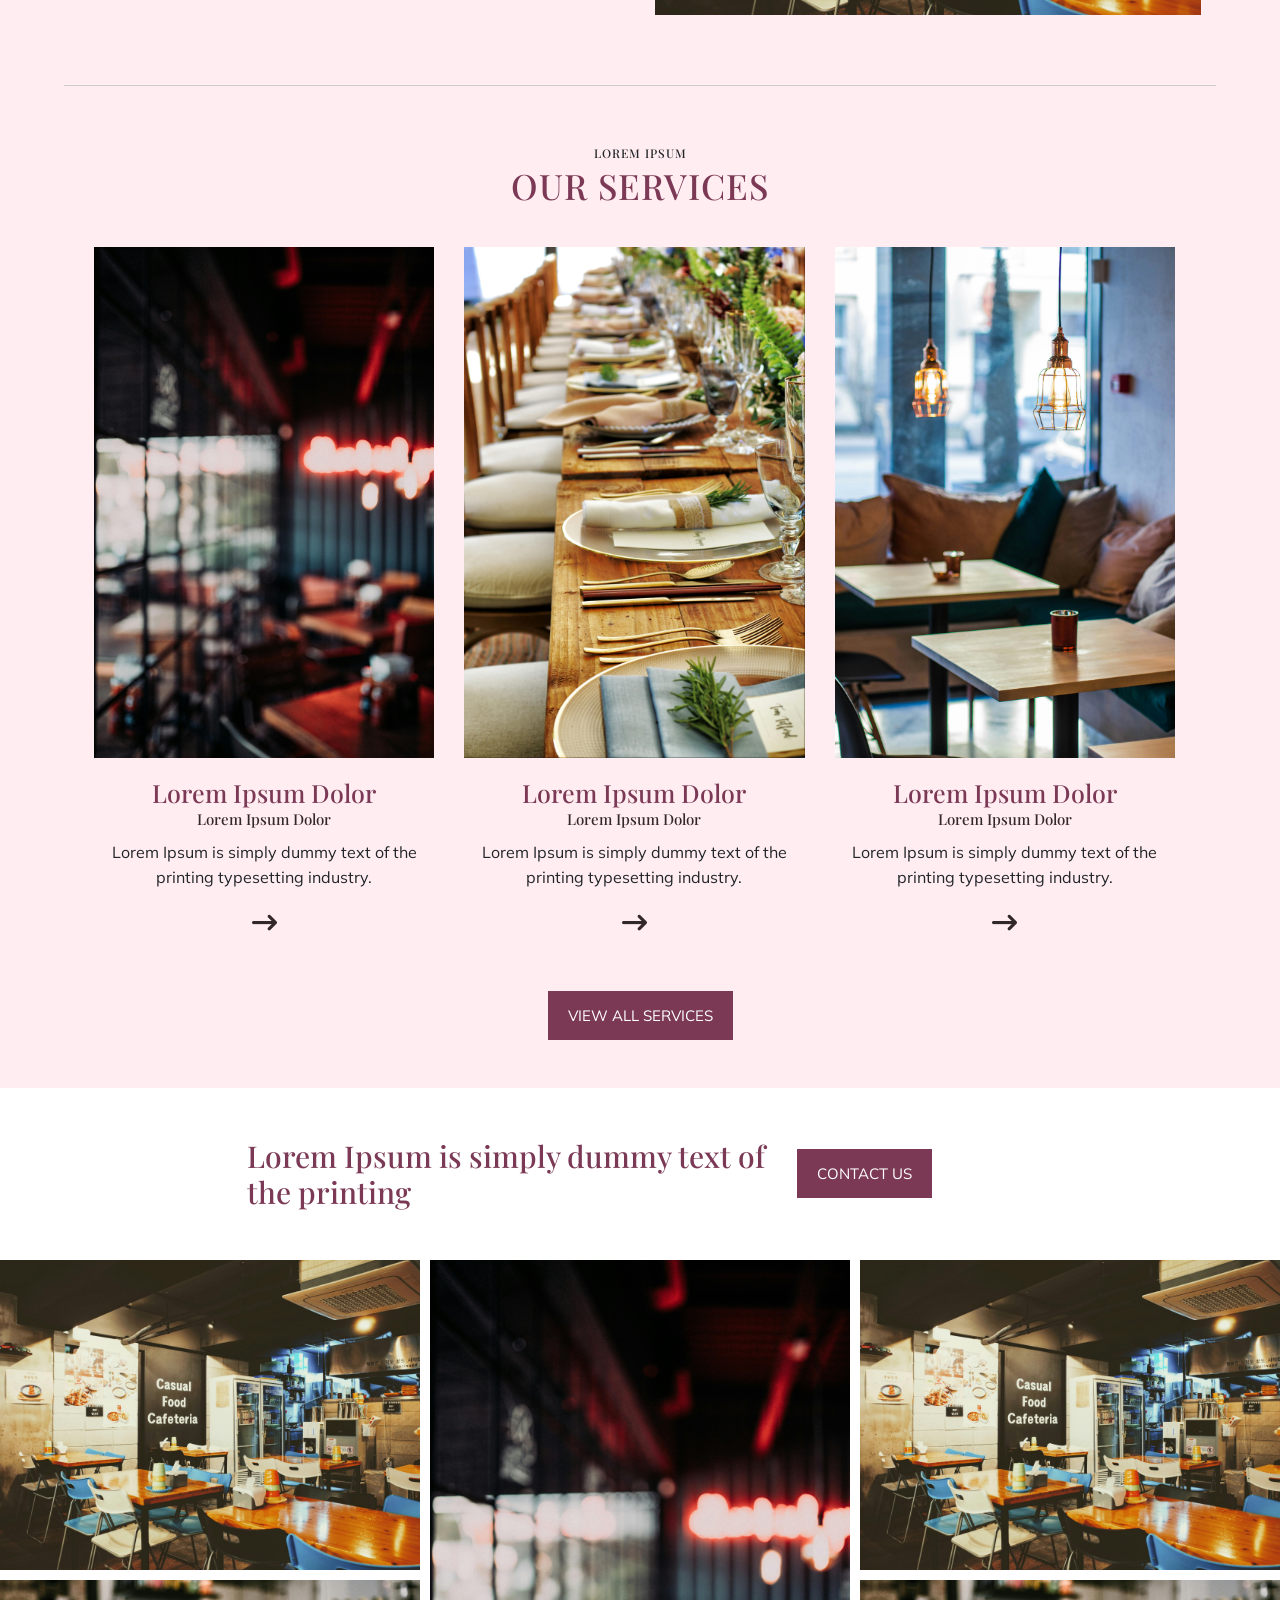
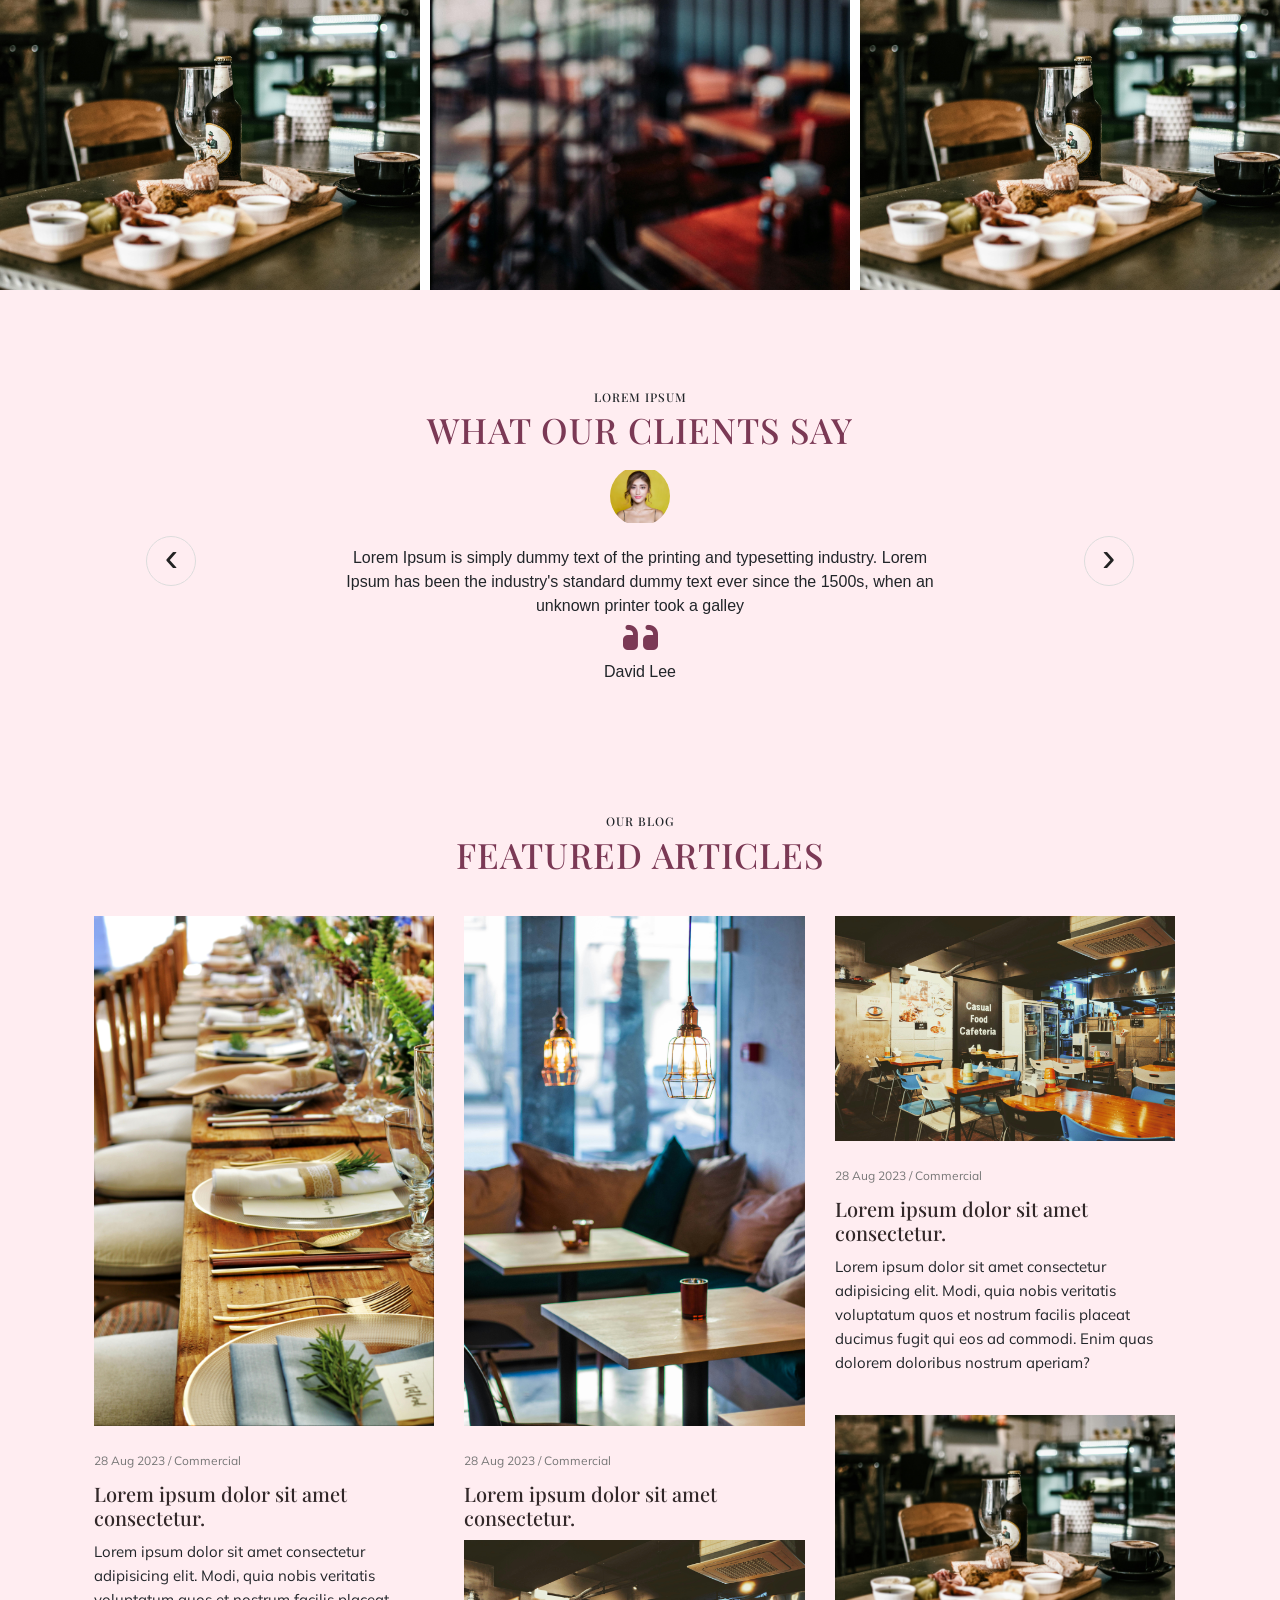
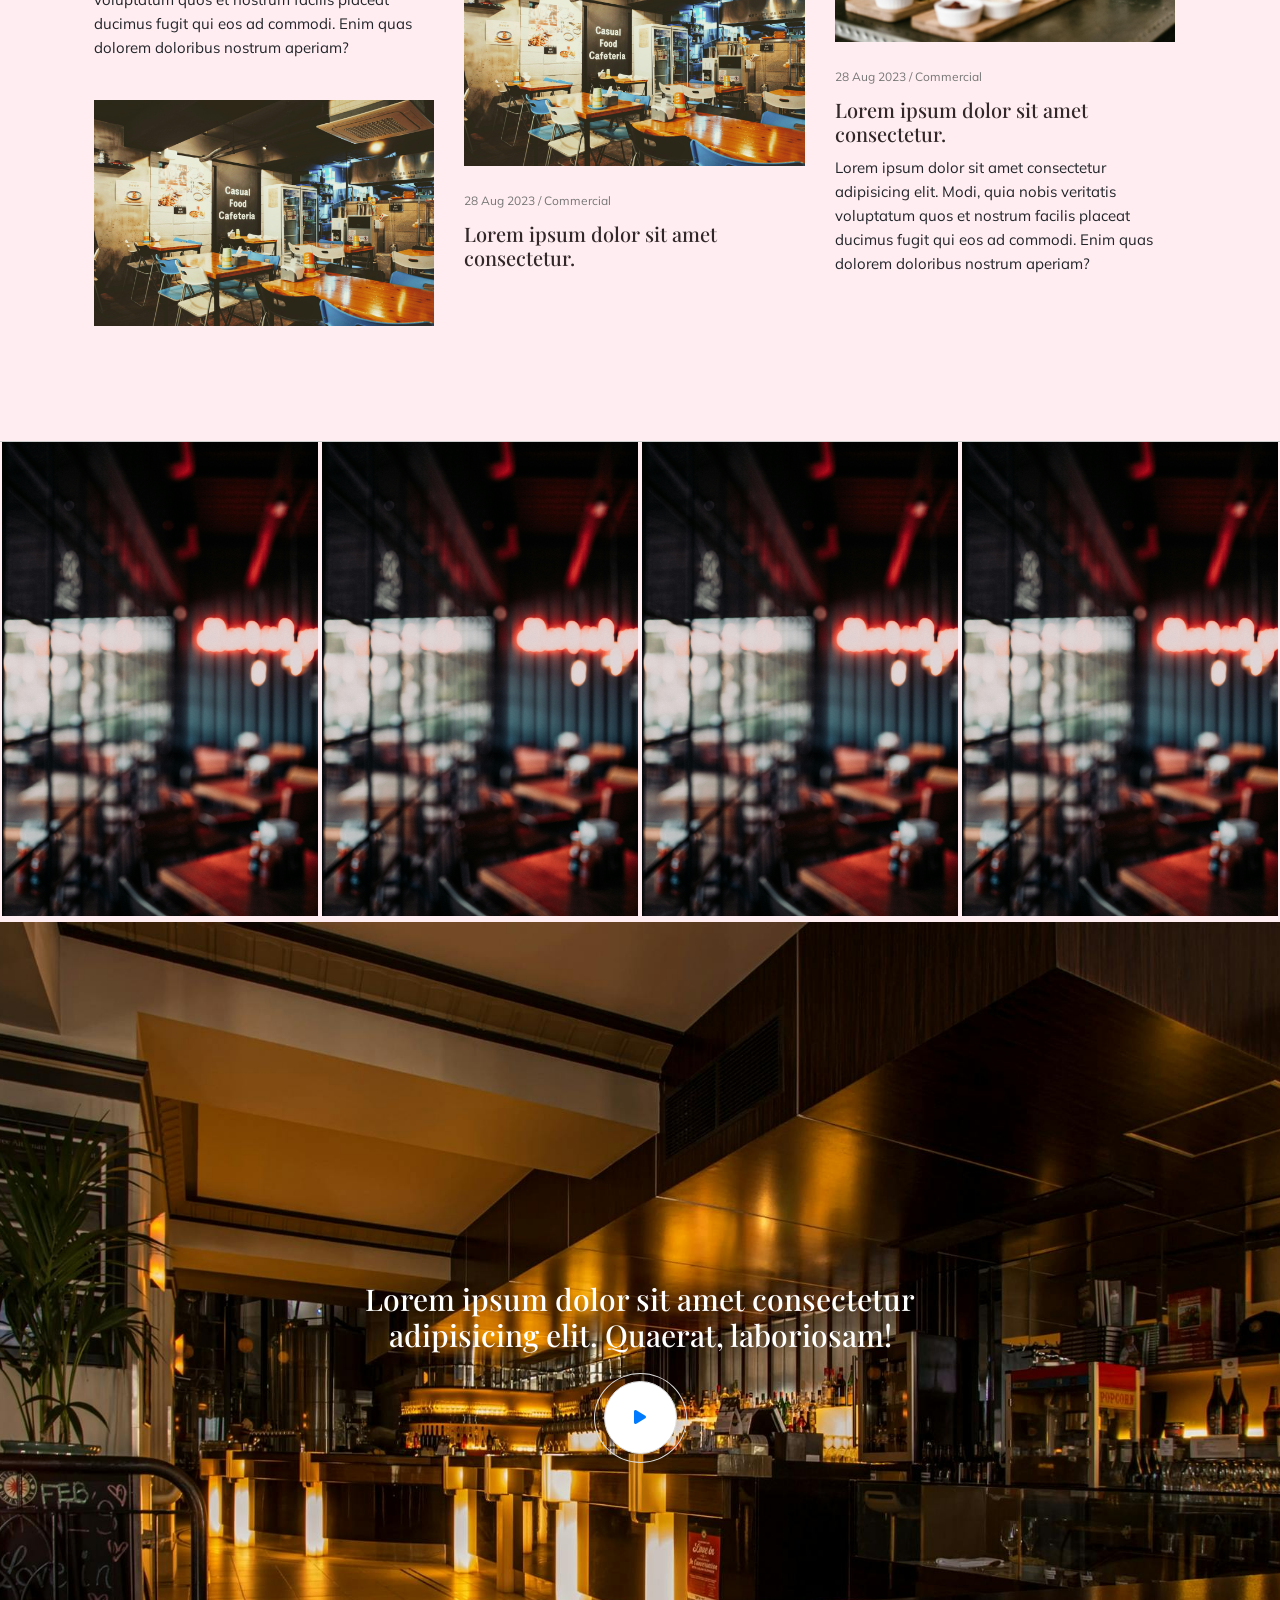
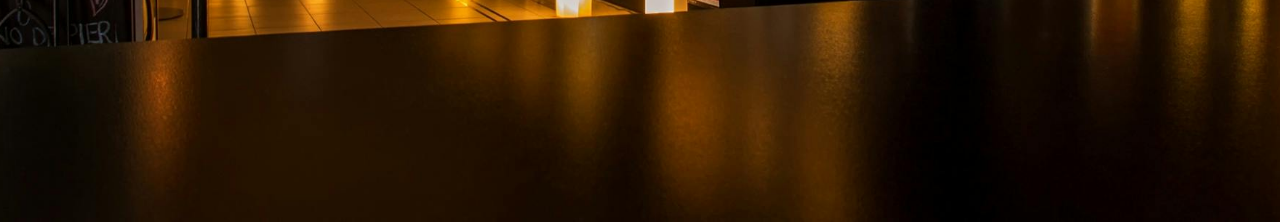
==== commit 5ec27aed: "Responsive code added for about, services, gallery, and blog page" ====
--- a/index.html
+++ b/index.html
@@ -37,19 +37,19 @@
                         <div class="collapse navbar-collapse" id="navbarNav">
                             <ul class="navbar-nav mr-auto">
                                 <li class="nav-item">
-                                    <a class="nav-link active" href="#">Home</a>
-                                </li>
-                                <li class="nav-item">
-                                    <a class="nav-link" href="#">About Us</a>
-                                </li>
-                                <li class="nav-item">
-                                    <a class="nav-link" href="#">Services</a>
-                                </li>
-                                <li class="nav-item">
-                                    <a class="nav-link" href="#">Gallery</a>
-                                </li>
-                                <li class="nav-item">
-                                    <a class="nav-link" href="store.html">Blog</a>
+                                    <a class="nav-link active" href="/">Home</a>
+                                </li>
+                                <li class="nav-item">
+                                    <a class="nav-link" href="about-us.html">About Us</a>
+                                </li>
+                                <li class="nav-item">
+                                    <a class="nav-link" href="services.html">Services</a>
+                                </li>
+                                <li class="nav-item">
+                                    <a class="nav-link" href="gallery.html">Gallery</a>
+                                </li>
+                                <li class="nav-item">
+                                    <a class="nav-link" href="blog.html">Blog</a>
                                 </li>
                                 <li class="nav-item">
                                     <a class="nav-link" href="store.html">Instaram</a>
@@ -532,6 +532,7 @@
           video.pause();
         }, 300);
       });
-    });</script>
+    });
+    </script>
 </body>
 </html>
--- a/css/style.css
+++ b/css/style.css
@@ -37,6 +37,7 @@
     justify-content: space-between;
 }
 .header-logo a {font-size: 30px; color: #7B3955; font-weight: 700; text-transform: uppercase; font-family:"Mulish", sans-serif;}
+.header-logo a:hover{text-decoration: none;}
 .second-header nav li a{
 font-size: 15px;
 font-family:"Mulish", sans-serif;
@@ -493,10 +494,151 @@
 }
 
 
-
-
-
-
+/* -----------------------------------services CSS ---------------------------------- */
+/* Banner css */
+.about-banner-section .bannner-content-col {
+    width:100%;
+    left: 0;
+    top: 40%
+}
+.about-banner-section .bannner-content-col h1 {
+    font-size: 65px;
+   
+}
+/* text-media section */
+
+.padding-top-bottom {
+    padding: 60px 0;
+}
+.text-media-row {
+    display: flex;
+    align-items: center;
+}
+.text-media-row .text-media-col1 {
+    width: 55%;
+    padding: 0 15px;
+}
+.text-media-row .text-media-col2 {
+    width: 45%;
+    padding: 0 15px 0 40px;
+}
+.media-image img {
+    width: 100%;
+    object-fit: cover;
+    height: 100%;
+}   
+.media-desc p {
+    font-size: 16px;
+    font-family:"Mulish", sans-serif;
+    margin-bottom: 20px;
+    color:#000;
+    line-height: 1.6em;
+}
+.text-media-section2 .text-media-row {
+    display: flex;
+    align-items: center;
+    flex-direction: row-reverse;
+}
+
+.text-media-section2 .text-media-col1 {
+    width: 55%;
+    padding: 0 15px;
+}
+.text-media-section2 .text-media-col2 {
+    width: 45%;
+    padding: 0 40px 0 15px;
+}
+.media-desc p {
+    font-size: 16px;
+    font-family:"Mulish", sans-serif;
+    margin-bottom: 20px;  
+}
+.media-desc p:last-child {
+   font-weight: 600;
+}
+.text-media-section2 .row {
+    flex-direction: row-reverse;
+}
+/* contact us button section 2 */
+
+.contact-us-btn-section2 {
+    background-color: #7B3955;
+}
+.contact-us-btn-section2 .text-content-para h3 {
+    color: #fff;
+}
+.contact-us-btn-section2 .btn-content .all_button a {
+    background-color: #fff;
+    color: #921356;
+}
+.contact-us-btn-section2 .btn-content .all_button a:hover {
+    background-color: #000;
+    color: #fff;
+}
+
+/* -----------------------------------Blog page ------------------------------------------- */
+
+.blog-desc p:last-child {
+   margin-bottom: 40px;
+}
+
+/* gallery page */
+.gallery-section {
+    padding: 60px 0;
+}
+.gallery-row {
+    display: flex;
+    align-items: center;
+    justify-content: space-between;
+    flex-wrap: wrap;
+}
+.gallery-col {
+    width: calc(33% - 4px);
+    margin: 0 2px 6px ;
+    overflow: hidden;
+}
+.gallery-image {
+    position: relative;
+    overflow: hidden;
+    border-radius: 10px;
+    box-shadow: 0 0 10px rgba(0, 0, 0, 0.1);
+    transition: transform 0.3s ease;
+}
+.gallery-image:hover {
+    transform: scale(1.2);
+    transition: transform 0.3s ease;
+    cursor: pointer;
+}
+.gallery-image:hover:before {
+    opacity: 1;
+    transition: opacity 0.3s ease;
+}
+.gallery-image:before {
+    content: "";
+    position: absolute;
+    top: 0;
+    left: 0;
+    width: 100%;
+    height: 100%;
+    background-color: rgba(0, 0, 0, 0.5);
+    display: flex;
+    align-items: center;
+    justify-content: center;
+    opacity: 0;
+    transition: opacity 0.3s ease;
+}
+.gallery-content {
+    text-align: center;
+}
+.gallery-image img {
+    width: 100%;
+    object-fit: cover;
+    height: 350px;
+}
+.gallery-content .all-common-heading {
+    text-align: center;
+    margin-bottom: 40px;
+}
 
 
 
@@ -517,141 +659,219 @@
         margin: 0 auto;
     }
 }
+@media(min-width:992px) and (max-width:1199px) {
+    .banner-image img {  height: 100%;  }
+    .bannner-content-col { top: 32%;  left: 19%; }
+    .about-banner-section .bannner-content-col h1 { font-size: 40px; }  
+    }
+
+
+@media(min-width:768px) and (max-width:991px) {
+.container { max-width: 100%; width: 100%; margin: 0 auto;}
+.navbar {
+    position: absolute;
+    top: 9%;
+    left: 0;
+    z-index: 0999;
+    background: transparent;
+    width: 100%;
+    color: #fff;
+    padding: 18px 0px;
+    }
+ .navbar ul li a{
+    font-size: 15px;
+    font-family:"Mulish", sans-serif;
+    color: #fff;
+    text-decoration: none;
+    text-transform: uppercase;
+    font-weight: 500;
+    }
+.navbar-nav .nav-link { padding-right: 20px; padding-left: 20px; }
+.main-header { padding: 15px 0;}
+.header-logo a { font-size: 22px; }
+
+    .navbar-toggler {
+        background-color: transparent;
+        position: absolute;
+        top: -29px;
+        right: 16px;
+        border: none;
+    }
+.navbar-light .navbar-nav .nav-link.active {color: #000; background-color: #fff;}
+.header-links { display: none;}
+.navbar-light .navbar-nav .nav-link {color: #fff; padding: 12px; }
+.navbar-nav {background-color: #7B3955;}
+.bannner-content-col {left: 20%; top: 30%;}
+.banner-content h1 { font-size: 30px;}
+.banner-content p {font-size: 16px;}
+.banner-content .banner-btn { margin-top: 20px; }
+.who-para p {font-size: 16px;}
+.banner-image img { height: 400px;}
+.who-we-are-section {padding: 30px 0 0;}
+.who-we-are-section .row-padding {padding: 0px 0 30px;}
+.left-content {margin-bottom: 30px;}
+.left-content h2 {font-size: 25px;}
+.all-common-heading h3 {font-size: 25px;}
+.all-common-heading p {font-size: 14px;}
+.right-para-content p {font-size: 16px;}
+.all-common-heading h4 {font-size: 12px;}
+.serv-content-para p {font-size: 14px;}
+.service-image-content h3 {font-size: 20px; margin-bottom: 10px;}
+.service-image-content h5 {font-size: 14px;}
+.our_services_section .all_button {text-align: center; margin-top: 20px;}
+.our_services_section .all_button a {width: 100%;}
+.our_services_section .all_button a {text-align: center;}
+.btn-text-row {width: 100%;}
+.text-content-para {width: 100%; padding-right: 0;}
+.btn-text-row .all_button {width: 100%;}
+.btn-content {flex-direction: column; align-items: flex-start;}
+.btn-content .all_button {width: 100%;}
+.btn-content .all_button {text-align: center;}
+.btn-content .all_button {margin-top: 20px;}
+.blog-title h4 {font-size: 20px;}
+.blog-desc p {font-size: 16px;}
+.blog-date p {font-size: 14px;}
+.card-row {flex-wrap: wrap;}
+.card-col { width: calc(50% - 4px); margin: 0 2px 6px;}
+.card-image img { height: 100%;}
+/* .video-image img {height: 400px} */
+.video-content {top: 50%; left: 50%; transform: translate(-50%, -50%); width: 90%;}
+.video-title h3 {font-size: 25px;}
+.video-title h3 {margin-bottom: 10px;}
+.video-btn .play-btn {width: 60px; height: 60px;}
+.video-btn .play-border {width: 70px; height: 70px;}
+.video-btn {margin-top: 20px;}
+.video-btn .play-btn {width: 60px; height: 50px;}
+.video-btn .play-border {width: 70px; height: 70px;}
+.testimonial-row { width: 75%;padding: 0 20px;}
+.row-padding {  padding: 0px 0 30px;}
+.services-col {width: calc(100% - 12px); margin: 0 6px 30px;}
+.service-image img { height: 300px;}
+.text-content-para h3 { margin-bottom: 20px;  text-align: center;}
+#video-popup {top: 0%; left: 0px; width: auto;height: 100%;} 
+.about-banner-section .bannner-content-col h1 { font-size: 40px;}
+
+}
+
 @media(max-width:767px) {
     .container {
         max-width: 100%;
         width: 100%;
         margin: 0 auto;
     }
-    .bannner-content-col {left: 0; top: 24%;}
-    .banner-content h1 { font-size: 30px;}
-    .banner-content p {font-size: 16px;}
-    .banner-content .banner-btn { margin-top: 20px; }
-    .who-para p {font-size: 16px;}
-    .banner-image img { height: 400px;}
-    .who-we-are-section {padding: 30px 0 0;}
-    .who-we-are-section .row-padding {padding: 0px 0 30px;}
-    .left-content {margin-bottom: 30px;}
-    .left-content h2 {font-size: 25px;}
-    .all-common-heading h3 {font-size: 25px;}
-    .all-common-heading p {font-size: 14px;}
-    .right-para-content p {font-size: 16px;}
-    .all-common-heading h4 {font-size: 12px;}
-    .serv-content-para p {font-size: 14px;}
-    .service-image-content h3 {font-size: 20px; margin-bottom: 10px;}
-    .service-image-content h5 {font-size: 14px;}
-    .our_services_section .all_button {text-align: center; margin-top: 20px;}
-    .our_services_section .all_button a {width: 100%;}
-    .our_services_section .all_button a {text-align: center;}
-    .btn-text-row {width: 100%;}
-    .text-content-para {width: 100%; padding-right: 0;}
-    .btn-text-row .all_button {width: 100%;}
-    .btn-content {flex-direction: column; align-items: flex-start;}
-    .btn-content .all_button {width: 100%;}
-    .btn-content .all_button {text-align: center;}
-    .btn-content .all_button {margin-top: 20px;}
-    .blog-row {display: block;}
-    .blog-col {width: 100%; margin: 0 0 30px;}
-    .blog-title h4 {font-size: 20px;}
-    .blog-desc p {font-size: 16px;}
-    .blog-date p {font-size: 14px;}
-    .card-row {flex-wrap: wrap;}
-    .card-col { width: calc(50% - 4px); margin: 0 2px 6px;}
-    .card-image img { height: 100%;}
-    /* .video-image img {height: 400px} */
-    .video-content {top: 30%; left: 50%; transform: translate(-50%, -50%); width: 100%;}
-    .video-title h3 {font-size: 25px;}
-    .video-title h3 {margin-bottom: 10px;}
-    .video-btn .play-btn {width: 60px; height: 60px;}
-    .video-btn .play-border {width: 70px; height: 70px;}
-    .video-btn {margin-top: 20px;}
-    .video-btn {margin-top: 20px;}
-    .video-btn .play-btn {width: 60px; height: 50px;}
-    .video-btn .play-border {width: 70px; height: 70px;}
-    .video-btn {margin-top: 20px;}
-    .testimonial-row { width: 100%;}
-    .testimonial-row {padding: 0 20px;}
-    .row-padding {  padding: 0px 0 30px;}
-    .blog-image img { height: 350px; }
-    .services-row {flex-direction: column;}
-    .services-col {width: calc(100% - 0px); margin: 0 0 30px;}
-    .service-image img { height: 300px;}
-    .text-content-para h3 { margin-bottom: 20px;  text-align: center;}
-    #video-popup {
-            top: 0%;
-            left: 0px;
-            width: auto;
-            height: 100%;
-       
-    }
-}
-
-
-@media(min-width:768px) and (max-width:991px) {
-    .container {
-        max-width: 100%;
+    .navbar {
+        position: absolute;
+        top: 9%;
+        left: 0;
+        z-index: 0999;
+        background: transparent;
         width: 100%;
-        margin: 0 auto;
-    }
-    .bannner-content-col {left: 20%; top: 30%;}
-    .banner-content h1 { font-size: 30px;}
-    .banner-content p {font-size: 16px;}
-    .banner-content .banner-btn { margin-top: 20px; }
-    .who-para p {font-size: 16px;}
-    .banner-image img { height: 400px;}
-    .who-we-are-section {padding: 30px 0 0;}
-    .who-we-are-section .row-padding {padding: 0px 0 30px;}
-    .left-content {margin-bottom: 30px;}
-    .left-content h2 {font-size: 25px;}
-    .all-common-heading h3 {font-size: 25px;}
-    .all-common-heading p {font-size: 14px;}
-    .right-para-content p {font-size: 16px;}
-    .all-common-heading h4 {font-size: 12px;}
-    .serv-content-para p {font-size: 14px;}
-    .service-image-content h3 {font-size: 20px; margin-bottom: 10px;}
-    .service-image-content h5 {font-size: 14px;}
-    .our_services_section .all_button {text-align: center; margin-top: 20px;}
-    .our_services_section .all_button a {width: 100%;}
-    .our_services_section .all_button a {text-align: center;}
-    .btn-text-row {width: 100%;}
-    .text-content-para {width: 100%; padding-right: 0;}
-    .btn-text-row .all_button {width: 100%;}
-    .btn-content {flex-direction: column; align-items: flex-start;}
-    .btn-content .all_button {width: 100%;}
-    .btn-content .all_button {text-align: center;}
-    .btn-content .all_button {margin-top: 20px;}
-    .blog-title h4 {font-size: 20px;}
-    .blog-desc p {font-size: 16px;}
-    .blog-date p {font-size: 14px;}
-    .card-row {flex-wrap: wrap;}
-    .card-col { width: calc(50% - 4px); margin: 0 2px 6px;}
-    .card-image img { height: 100%;}
-    /* .video-image img {height: 400px} */
-    .video-content {top: 50%; left: 50%; transform: translate(-50%, -50%); width: 90%;}
-    .video-title h3 {font-size: 25px;}
-    .video-title h3 {margin-bottom: 10px;}
-    .video-btn .play-btn {width: 60px; height: 60px;}
-    .video-btn .play-border {width: 70px; height: 70px;}
-    .video-btn {margin-top: 20px;}
-    .video-btn .play-btn {width: 60px; height: 50px;}
-    .video-btn .play-border {width: 70px; height: 70px;}
-    .testimonial-row { width: 75%;padding: 0 20px;}
-    .row-padding {  padding: 0px 0 30px;}
-    .services-col {width: calc(100% - 12px); margin: 0 6px 30px;}
-    .service-image img { height: 300px;}
-    .text-content-para h3 { margin-bottom: 20px;  text-align: center;}
-    #video-popup {
-            top: 0%;
-            left: 0px;
-            width: auto;
-            height: 100%;
-       
-    } 
-
-}
-@media(min-width:992px) and (max-width:1199px) {
-    .banner-image img {  height: 100%;  }
-    .bannner-content-col { top: 32%;  left: 19%; }
-
-    
-}+        color: #fff;
+        padding: 18px 0px;
+    }
+    .navbar ul li a{
+        font-size: 15px;
+        font-family:"Mulish", sans-serif;
+        color: #fff;
+        text-decoration: none;
+        text-transform: uppercase;
+        font-weight: 500;
+    }
+    .navbar-nav .nav-link {
+        padding-right: 20px;
+        padding-left: 20px;
+    }
+    .main-header {
+        padding: 15px 0;
+    }
+    .header-logo a {
+        font-size: 22px;
+    }
+
+    .navbar-toggler {
+        background-color: transparent;
+        position: absolute;
+        top: -29px;
+        right: 16px;
+        border: none;
+    }
+    .navbar-light .navbar-nav .nav-link.active {
+        color: #000;
+        background-color: #fff;
+    }
+    .header-links {
+        display: none;
+    }
+    .navbar-light .navbar-nav .nav-link {
+        color: #fff;
+        padding: 12px; }
+
+.navbar-nav {background-color: #7B3955;}
+.bannner-content-col {left: 0; top: 24%;}
+.banner-content h1 { font-size: 30px;}
+.banner-content p {font-size: 16px;}
+.banner-content .banner-btn { margin-top: 20px; }
+.who-para p {font-size: 16px;}
+.banner-image img { height: 400px;}
+.who-we-are-section {padding: 30px 0 0;}
+.who-we-are-section .row-padding {padding: 0px 0 30px;}
+.left-content {margin-bottom: 30px;}
+.left-content h2 {font-size: 25px;}
+.all-common-heading h3 {font-size: 25px;}
+.all-common-heading p {font-size: 14px;}
+.right-para-content p {font-size: 16px;}
+.all-common-heading h4 {font-size: 12px;}
+.serv-content-para p {font-size: 14px;}
+.service-image-content h3 {font-size: 20px; margin-bottom: 10px;}
+.service-image-content h5 {font-size: 14px;}
+.our_services_section .all_button {text-align: center; margin-top: 20px;}
+.our_services_section .all_button a {width: 100%;}
+.our_services_section .all_button a {text-align: center;}
+.btn-text-row {width: 100%;}
+.text-content-para {width: 100%; padding-right: 0;}
+.btn-text-row .all_button {width: 100%;}
+.btn-content {flex-direction: column; align-items: flex-start;}
+.btn-content .all_button {width: 100%;}
+.btn-content .all_button {text-align: center;}
+.btn-content .all_button {margin-top: 20px;}
+.blog-row {display: block;}
+.blog-col {width: 100%; margin: 0 0 30px;}
+.blog-title h4 {font-size: 20px;}
+.blog-desc p {font-size: 16px;}
+.blog-date p {font-size: 14px;}
+.card-row {flex-wrap: wrap;}
+.card-col { width: calc(50% - 4px); margin: 0 2px 6px;}
+.card-image img { height: 100%;}
+/* .video-image img {height: 400px} */
+.video-content {top: 30%; left: 50%; transform: translate(-50%, -50%); width: 100%;}
+.video-title h3 {font-size: 25px;}
+.video-title h3 {margin-bottom: 10px;}
+.video-btn .play-btn {width: 60px; height: 60px;}
+.video-btn .play-border {width: 70px; height: 70px;}
+.video-btn {margin-top: 20px;}
+.video-btn {margin-top: 20px;}
+.video-btn .play-btn {width: 60px; height: 50px;}
+.video-btn .play-border {width: 70px; height: 70px;}
+.video-btn {margin-top: 20px;}
+.testimonial-row { width: 100%;}
+.testimonial-row {padding: 0 20px;}
+.row-padding {  padding: 0px 0 30px;}
+.blog-image img { height: 350px; }
+.services-row {flex-direction: column;}
+.services-col {width: calc(100% - 0px); margin: 0 0 30px;}
+.service-image img { height: 300px;}
+.text-content-para h3 { margin-bottom: 20px;  text-align: center;}
+ #video-popup { top: 0%; left: 0px; width: auto; height: 100%;}
+.about-banner-section .bannner-content-col h1 {font-size: 45px;}
+.about-banner-section .bannner-content-col h1 { font-size: 40px; }
+.media-image img { margin-bottom: 20px;}
+.padding-top-bottom { padding: 35px 0;}
+.testimonial-section {padding: 35px 0;}
+.video-content {top: 50%;}
+.video-image img { width: 100%; height:70vh;}
+.text-media-row {flex-direction: column;}
+.text-media-row .text-media-col1 ,  .text-media-row .text-media-col2{width: 100%;padding: 0 0px;}
+.text-media-section2 .text-media-row {flex-direction: column;}
+.gallery-image img {height: 180px;}
+.gallery-col {width: calc(50% - 4px); margin: 0 2px 6px;}
+}
